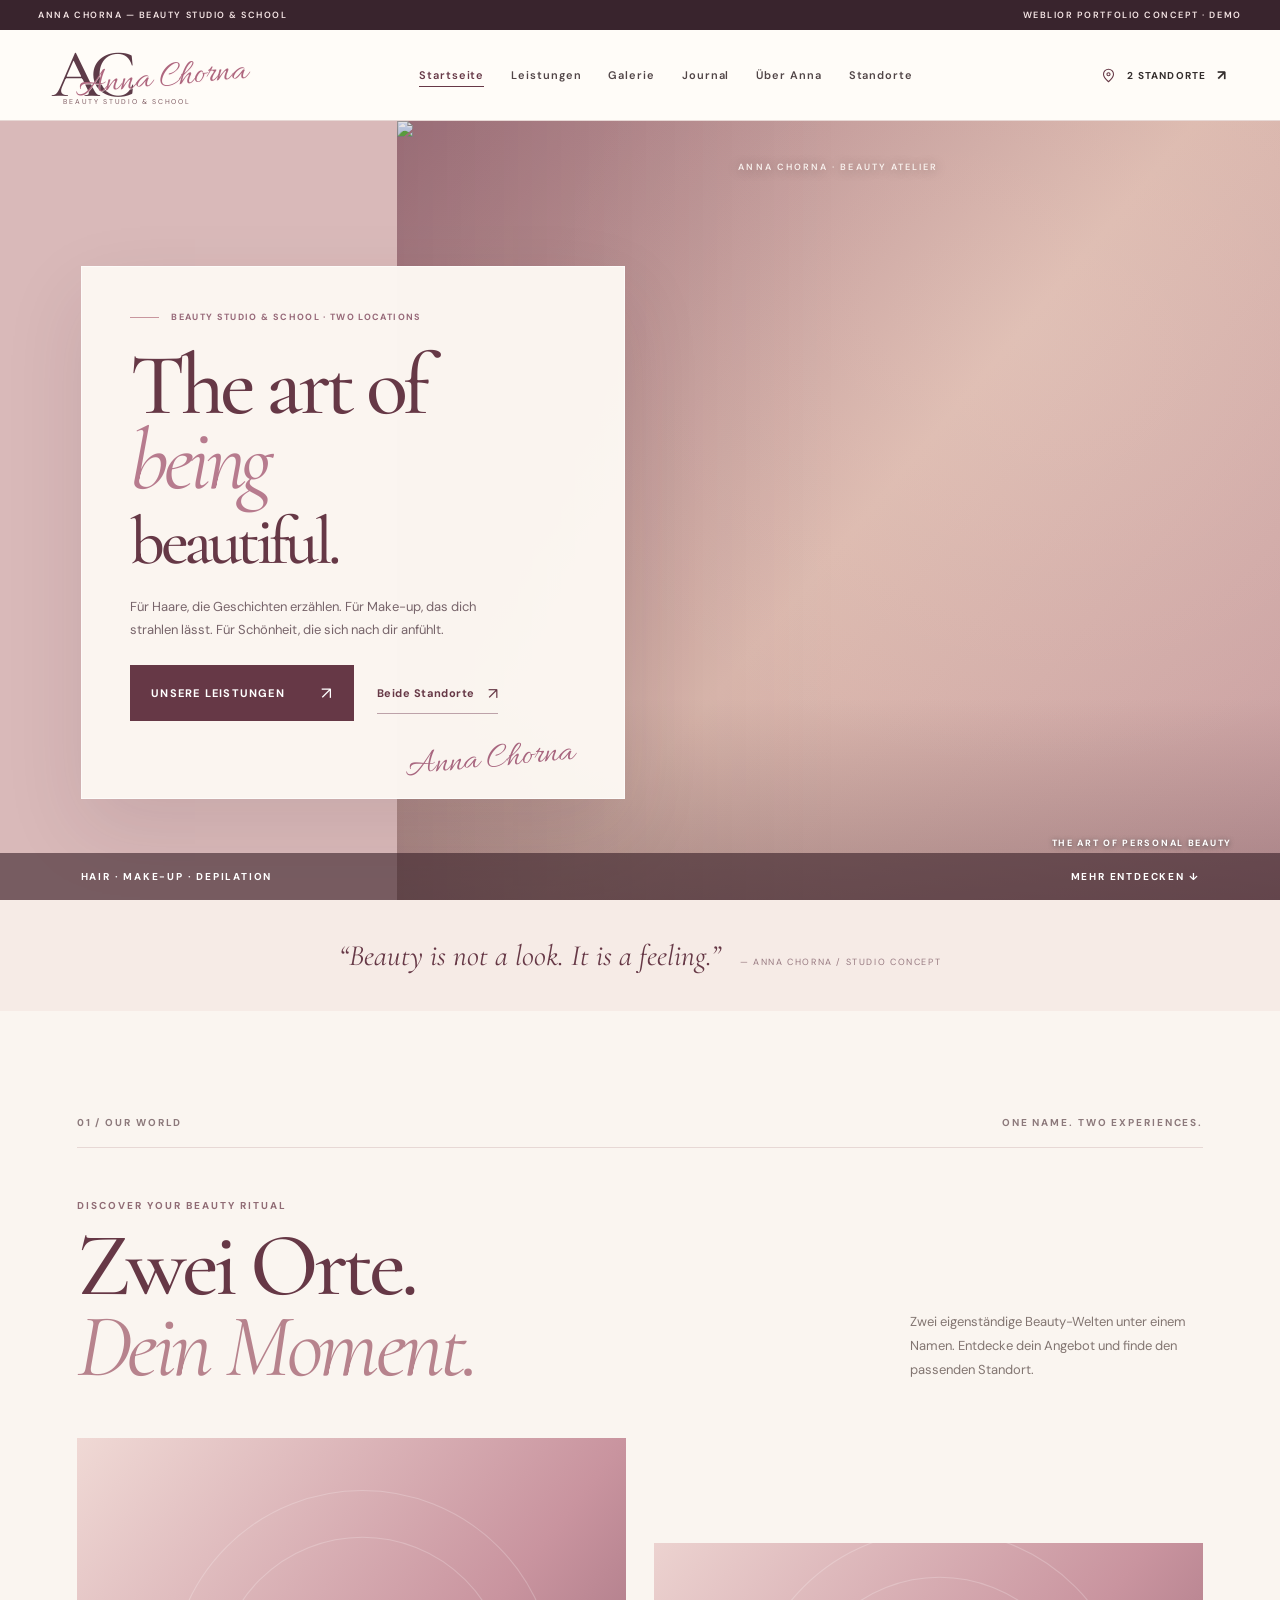
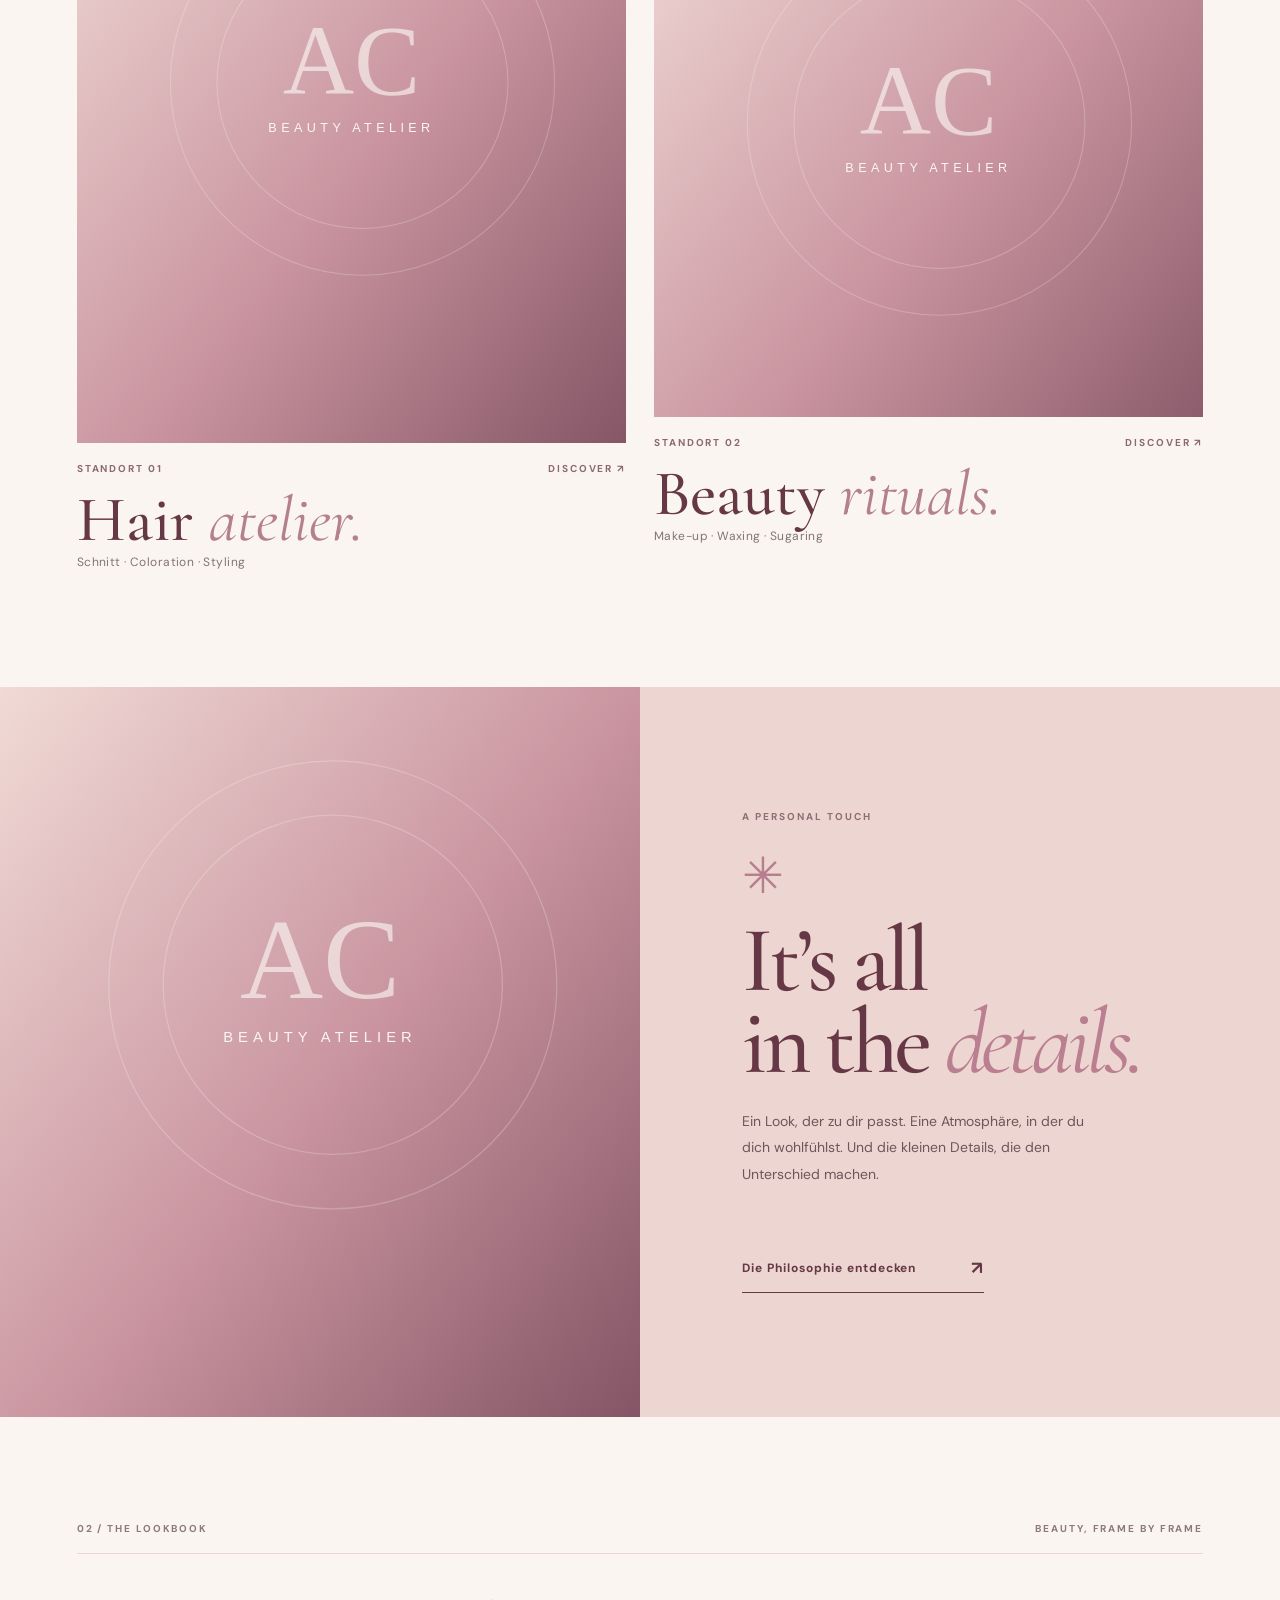
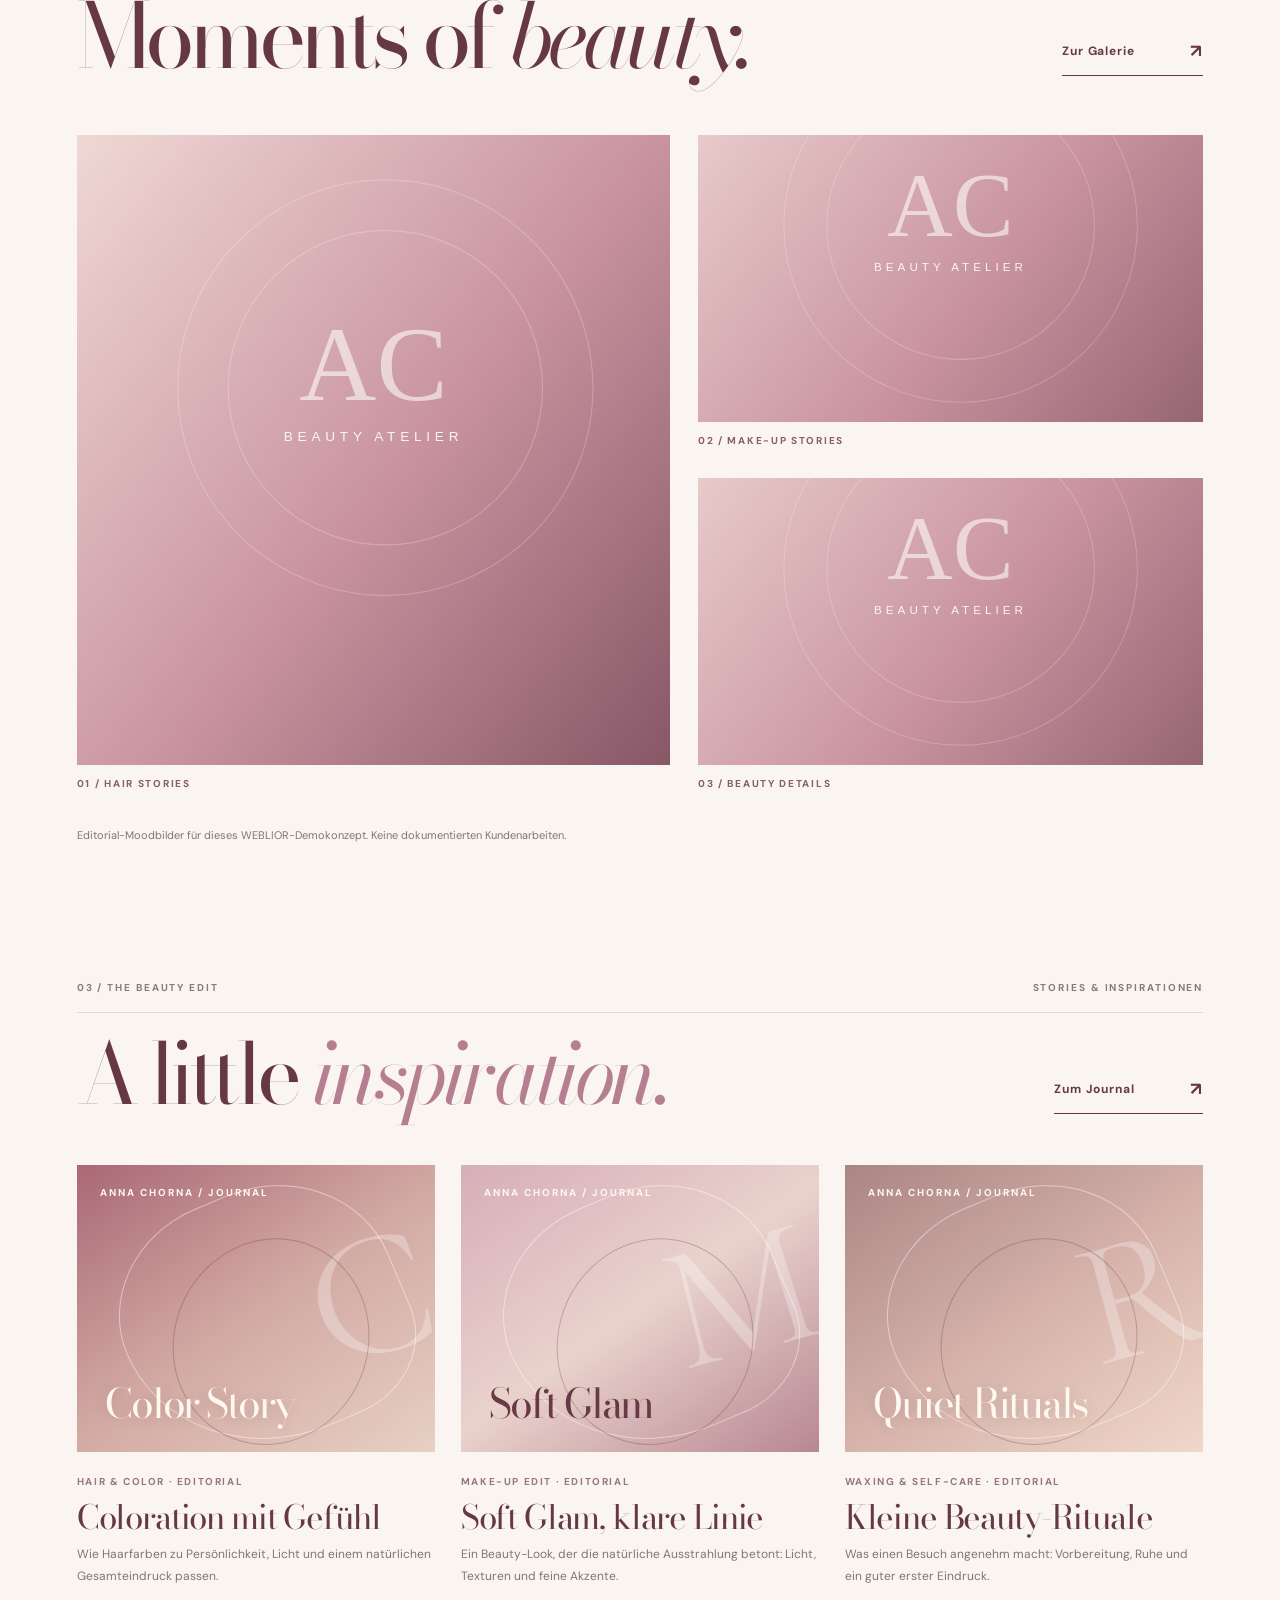
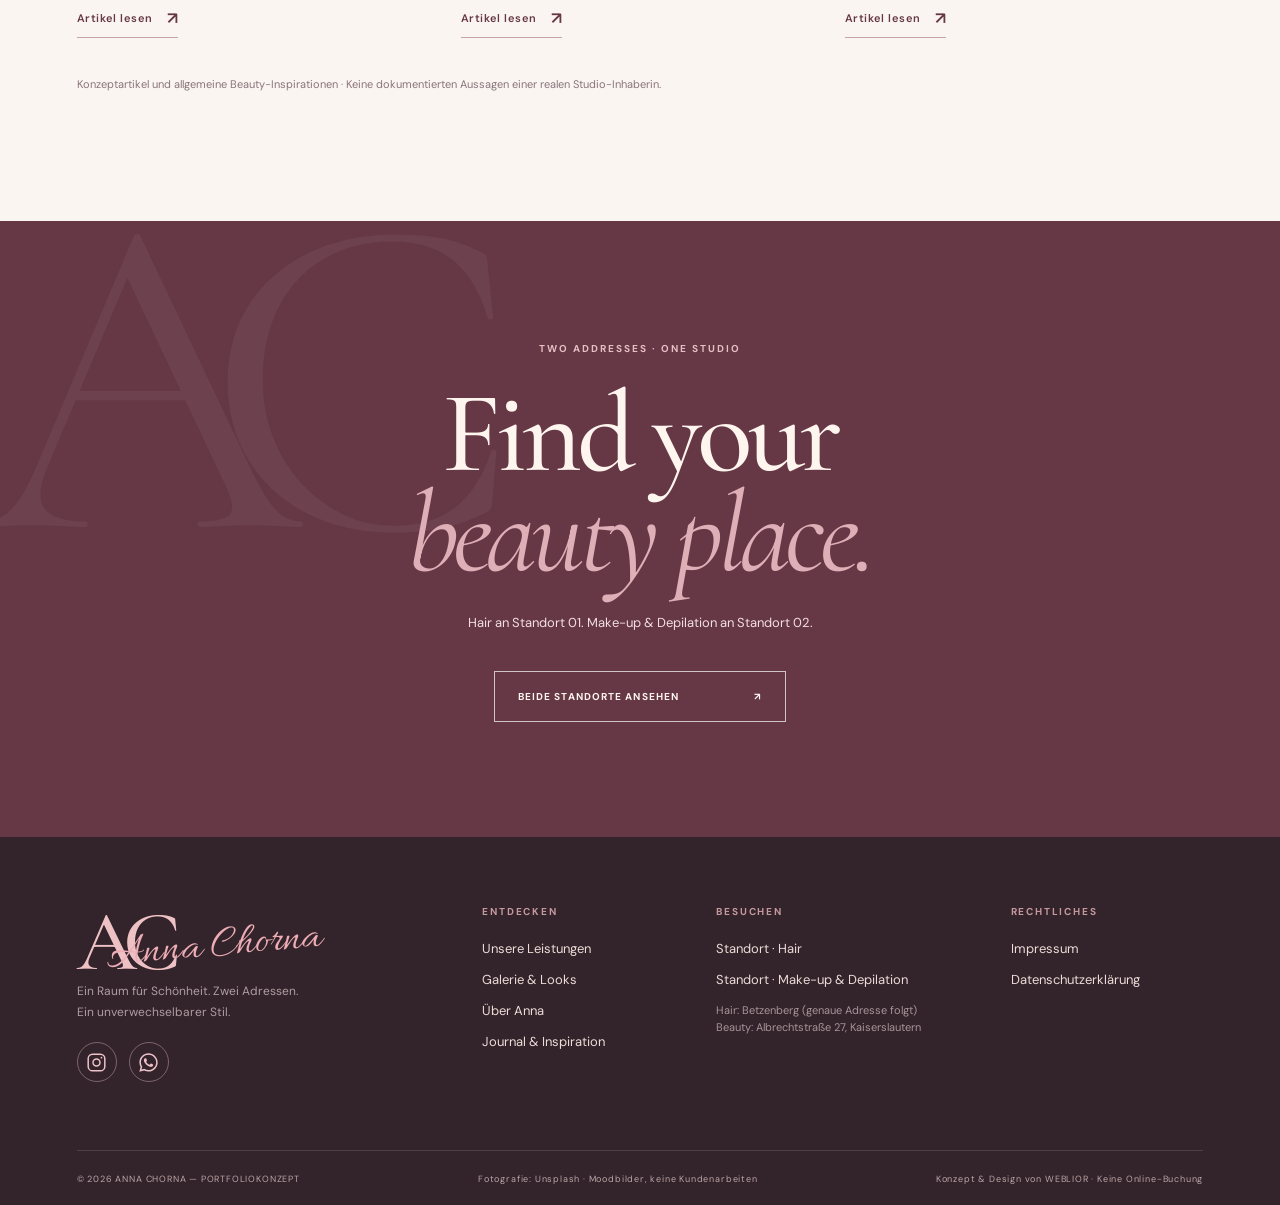
==== index.html @ 651f4280 "Add files via upload" ====
<!DOCTYPE html>

<html lang="de"><head><meta charset="utf-8"/><meta content="width=device-width,initial-scale=1,viewport-fit=cover" name="viewport"/><meta content="noindex,nofollow,noarchive" name="robots"/><meta content="strict-origin-when-cross-origin" name="referrer"/><meta content="#faf5f0" name="theme-color"/><meta content="WEBLIOR Designkonzept für Anna Chorna Beauty Studio: Hair &amp; Color in Betzenberg, Make-up und Depilation in der Albrechtstraße 27." name="description"/><title>Anna Chorna Beauty Studio &amp; School – Konzept | Kaiserslautern</title><link href="https://fonts.googleapis.com" rel="preconnect"/><link crossorigin="" href="https://fonts.gstatic.com" rel="preconnect"/><link href="https://fonts.googleapis.com/css2?family=Allura&amp;family=Bodoni+Moda:ital,opsz,wght@0,6..96,400;0,6..96,500;0,6..96,600;1,6..96,400;1,6..96,500&amp;family=Cormorant+Garamond:ital,wght@0,400;0,500;0,600;0,700;1,400;1,500;1,600&amp;family=DM+Sans:wght@400;500;600;700&amp;display=swap" rel="stylesheet"/><link href="assets/style.css" rel="stylesheet"/><script defer="" src="assets/site.js"></script><meta content="WEBLIOR — Konzept &amp; Design" name="author"/><meta content="light" name="color-scheme"/><meta content="summary_large_image" name="twitter:card"/><meta content="Anna Chorna Beauty Studio &amp; School – Konzept | Kaiserslautern" name="twitter:title"/><meta content="WEBLIOR Designkonzept für Anna Chorna Beauty Studio: Hair &amp; Color in Betzenberg, Make-up und Depilation in der Albrechtstraße 27." name="twitter:description"/><meta content="website" property="og:type"/><meta content="de_DE" property="og:locale"/><meta content="Anna Chorna — WEBLIOR Konzept" property="og:site_name"/><meta content="Anna Chorna Beauty Studio &amp; School – Konzept | Kaiserslautern" property="og:title"/><meta content="WEBLIOR Designkonzept für Anna Chorna Beauty Studio: Hair &amp; Color in Betzenberg, Make-up und Depilation in der Albrechtstraße 27." property="og:description"/><meta content="assets/og-preview.png" property="og:image"/><link href="assets/favicon.svg" rel="icon" type="image/svg+xml"/><link href="assets/apple-touch-icon.png" rel="apple-touch-icon" sizes="180x180"/><link href="site.webmanifest" rel="manifest"/><link href="https://images.unsplash.com" rel="preconnect"/><script type="application/ld+json">{"@context": "https://schema.org", "@type": "WebPage", "name": "Anna Chorna Beauty Studio & School – Konzept | Kaiserslautern", "description": "WEBLIOR Designkonzept für Anna Chorna Beauty Studio: Hair & Color in Betzenberg, Make-up und Depilation in der Albrechtstraße 27.", "inLanguage": "de-DE", "isPartOf": {"@type": "WebSite", "name": "Anna Chorna — WEBLIOR Portfolio Concept", "inLanguage": "de-DE"}, "about": {"@type": "CreativeWork", "name": "Anna Chorna Beauty Studio & School — Webdesignkonzept", "creator": {"@type": "Organization", "name": "WEBLIOR"}, "isAccessibleForFree": true, "description": "Unveröffentlichtes Portfolio-Konzept. Keine verifizierten Kundenarbeiten oder Betreiberangaben."}}</script><meta content="Anna Chorna Beauty Studio &amp; School – WEBLIOR Designkonzept" property="og:image:alt"/></head><body class="page-index"><a class="skip-link" href="#main">Zum Inhalt springen</a><div class="concept-bar"><span>ANNA CHORNA — BEAUTY STUDIO &amp; SCHOOL</span><span>WEBLIOR PORTFOLIO CONCEPT · DEMO</span></div>
<header class="site-header" id="top">
<div class="header-inner">
<a aria-label="Anna Chorna — Startseite" class="wordmark" href="index.html"><span aria-hidden="true" class="brand-crest"><span class="brand-ac">AC</span><span class="brand-script">Anna Chorna</span></span><small>BEAUTY STUDIO &amp; SCHOOL</small></a>
<button aria-controls="site-nav" aria-expanded="false" aria-label="Menü öffnen" class="nav-toggle" type="button"><span></span><span></span><span></span></button>
<nav aria-label="Hauptnavigation" class="site-nav" id="site-nav"><a aria-current="page" href="index.html">Startseite</a><a href="leistungen.html">Leistungen</a><a href="galerie.html">Galerie</a><a href="journal.html">Journal</a><a href="ueber-anna.html">Über Anna</a><a href="kontakt.html">Standorte</a></nav>
<a class="header-location" href="kontakt.html"><span aria-hidden="true" class="pin-icon"><svg aria-hidden="true" class="ui-icon" viewbox="0 0 24 24"><path d="M20 10c0 5-8 12-8 12S4 15 4 10a8 8 0 1 1 16 0Z"></path><circle cx="12" cy="10" r="2.5"></circle></svg></span> 2 STANDORTE <span class="arrow">↗</span></a>
</div>
</header><main id="main">
<section aria-labelledby="home-title" class="home-hero">
<div class="hero-photo-wrap"><img alt="Editorial-Porträt einer Frau mit langen, schimmernden Haaren" class="hero-photo" data-photo-id="hero" data-reveal="image" decoding="async" fetchpriority="high" height="1250" loading="eager" src="https://images.unsplash.com/photo-1531907779240-9a7c7ad096df?auto=format&amp;fit=crop&amp;w=1600&amp;q=80" width="1600"/><div class="hero-photo-wash"></div><span aria-hidden="true" class="hero-frame-label">ANNA CHORNA · BEAUTY ATELIER</span><span class="hero-photo-note">THE ART OF PERSONAL BEAUTY</span></div>
<div class="hero-card"><span class="fine-label" data-reveal="rise"><span class="mini-rule"></span> BEAUTY STUDIO &amp; SCHOOL · TWO LOCATIONS</span><h1 data-reveal="rise" id="home-title">The art of<br/><em>being</em><br/><span>beautiful.</span></h1><p data-reveal="slide">Für Haare, die Geschichten erzählen. Für Make-up, das dich strahlen lässt. Für Schönheit, die sich nach dir anfühlt.</p><div class="hero-actions"><a class="btn-wine" href="leistungen.html">Unsere Leistungen <span aria-hidden="true">↗</span></a><a class="hero-secondary-link" href="kontakt.html">Beide Standorte <span aria-hidden="true">↗</span></a></div><span class="hero-signature">Anna Chorna</span></div>
<div class="hero-bottom-line"><span>HAIR · MAKE-UP · DEPILATION</span><span>MEHR ENTDECKEN ↓</span></div>
</section>
<div class="editorial-note">“Beauty is not a look. It is a feeling.” <span>— ANNA CHORNA / STUDIO CONCEPT</span></div>
<section aria-labelledby="worlds-heading" class="two-worlds section-shell"><div class="section-eyebrow" data-reveal="rise"><span>01 / OUR WORLD</span><span>ONE NAME. TWO EXPERIENCES.</span></div><div class="two-worlds-heading"><div><span class="micro-label" data-reveal="rise">DISCOVER YOUR BEAUTY RITUAL</span><h2 data-reveal="rise" id="worlds-heading">Zwei Orte.<br/><em>Dein Moment.</em></h2></div><p data-reveal="soft">Zwei eigenständige Beauty-Welten unter einem Namen. Entdecke dein Angebot und finde den passenden Standort.</p></div>
<div class="worlds-grid"><a class="world-card world-hair" data-reveal="mask" href="leistungen.html#hair" style="--reveal-delay:0ms"><div class="world-image"><img alt="Inspirationsbild für Haarschnitt, Coloration und Haarstyling" data-photo-id="home-hair" data-reveal="image" decoding="async" height="1250" loading="lazy" src="https://images.unsplash.com/photo-1774660810725-fb04e002003d?auto=format&amp;fit=crop&amp;w=880&amp;q=80" width="880"/></div><div class="world-meta"><span>STANDORT 01</span><span>DISCOVER ↗</span></div><h3>Hair <em>atelier.</em></h3><p data-reveal="slide">Schnitt · Coloration · Styling</p></a>
<a class="world-card world-beauty" data-reveal="scale" href="leistungen.html#beauty" style="--reveal-delay:75ms"><div class="world-image"><img alt="Beauty-Porträt als Inspiration für Make-up" data-photo-id="home-beauty" data-reveal="image" decoding="async" height="1250" loading="lazy" src="https://images.unsplash.com/photo-1762745101453-168964bf4fd9?auto=format&amp;fit=crop&amp;w=880&amp;q=80" width="880"/></div><div class="world-meta"><span>STANDORT 02</span><span>DISCOVER ↗</span></div><h3>Beauty <em>rituals.</em></h3><p data-reveal="soft">Make-up · Waxing · Sugaring</p></a></div>
</section>
<section aria-labelledby="sig-heading" class="signature-section"><div class="signature-photo"><img alt="Editorial-Detailaufnahme für die Beauty-Atmosphäre" data-photo-id="home-detail" data-reveal="image" decoding="async" height="1250" loading="lazy" src="https://images.unsplash.com/photo-1693004927824-f2623bbedc8b?auto=format&amp;fit=crop&amp;w=880&amp;q=80" width="880"/></div><div class="signature-copy"><span class="micro-label" data-reveal="rise">A PERSONAL TOUCH</span><div class="sig-ornament">✳</div><h2 data-reveal="rise" id="sig-heading">It’s all<br/>in the <em>details.</em></h2><p data-reveal="slide">Ein Look, der zu dir passt. Eine Atmosphäre, in der du dich wohlfühlst. Und die kleinen Details, die den Unterschied machen.</p><a class="underline-link" href="ueber-anna.html">Die Philosophie entdecken <span>↗</span></a></div></section>
<section class="gallery-tease section-shell"><div class="section-eyebrow" data-reveal="rise"><span>02 / THE LOOKBOOK</span><span>BEAUTY, FRAME BY FRAME</span></div><div class="section-heading-inline"><h2 data-reveal="rise">Moments of <em>beauty.</em></h2><a class="underline-link" href="galerie.html">Zur Galerie <span>↗</span></a></div><div class="teaser-grid"><a data-reveal="mask" href="galerie.html" style="--reveal-delay:150ms"><img alt="Haar- und Porträtfotografie – Inspiration für den Lookbook-Bereich" data-photo-id="teaser1" data-reveal="image" decoding="async" height="1250" loading="lazy" src="https://images.unsplash.com/photo-1524504388940-b1c1722653e1?auto=format&amp;fit=crop&amp;w=880&amp;q=80" width="880"/><span>01 / HAIR STORIES</span></a><a data-reveal="scale" href="galerie.html" style="--reveal-delay:225ms"><img alt="Editorial-Porträt mit modernem Beauty-Make-up als Inspirationsbild" data-photo-id="teaser2" data-reveal="image" decoding="async" height="1250" loading="lazy" src="https://images.unsplash.com/photo-1487412720507-e7ab37603c6f?auto=format&amp;fit=crop&amp;w=880&amp;q=80" width="880"/><span>02 / MAKE-UP STORIES</span></a><a data-reveal="mask" href="galerie.html" style="--reveal-delay:0ms"><img alt="Beauty-Stillleben als Fotoinspiration" data-photo-id="teaser3" data-reveal="image" decoding="async" height="1250" loading="lazy" src="https://images.unsplash.com/photo-1596462502278-27bfdc403348?auto=format&amp;fit=crop&amp;w=880&amp;q=80" width="880"/><span>03 / BEAUTY DETAILS</span></a></div><p class="photo-note">Editorial-Moodbilder für dieses WEBLIOR-Demokonzept. Keine dokumentierten Kundenarbeiten.</p></section>
<section class="journal-home"><div class="section-eyebrow" data-reveal="rise"><span>03 / THE BEAUTY EDIT</span><span>STORIES &amp; INSPIRATIONEN</span></div>
<div class="journal-home-head"><h2 data-reveal="rise">A little <em>inspiration.</em></h2><a class="underline-link" href="journal.html">Zum Journal <span aria-hidden="true">↗</span></a></div>
<div class="journal-grid"><a aria-label="Coloration mit Gefühl lesen" class="journal-card" data-reveal="rise" href="journal-hair.html"><span class="journal-art journal-art--hair"><span class="art-index">ANNA CHORNA / JOURNAL</span><span aria-hidden="true" class="art-sign">C</span><span class="art-title">Color
Story</span></span><span class="journal-cat">HAIR &amp; COLOR · EDITORIAL</span><h3>Coloration mit Gefühl</h3><p>Wie Haarfarben zu Persönlichkeit, Licht und einem natürlichen Gesamteindruck passen.</p><span class="journal-read">Artikel lesen <span aria-hidden="true">↗</span></span></a><a aria-label="Soft Glam, klare Linie lesen" class="journal-card" data-reveal="rise" href="journal-makeup.html"><span class="journal-art journal-art--makeup"><span class="art-index">ANNA CHORNA / JOURNAL</span><span aria-hidden="true" class="art-sign">M</span><span class="art-title">Soft
Glam</span></span><span class="journal-cat">MAKE-UP EDIT · EDITORIAL</span><h3>Soft Glam, klare Linie</h3><p>Ein Beauty-Look, der die natürliche Ausstrahlung betont: Licht, Texturen und feine Akzente.</p><span class="journal-read">Artikel lesen <span aria-hidden="true">↗</span></span></a><a aria-label="Kleine Beauty-Rituale lesen" class="journal-card" data-reveal="rise" href="journal-ritual.html" style="--reveal-delay:160ms"><span class="journal-art journal-art--ritual"><span class="art-index">ANNA CHORNA / JOURNAL</span><span aria-hidden="true" class="art-sign">R</span><span class="art-title">Quiet
Rituals</span></span><span class="journal-cat">WAXING &amp; SELF-CARE · EDITORIAL</span><h3>Kleine Beauty-Rituale</h3><p>Was einen Besuch angenehm macht: Vorbereitung, Ruhe und ein guter erster Eindruck.</p><span class="journal-read">Artikel lesen <span aria-hidden="true">↗</span></span></a></div>
<p class="journal-bottom-note">Konzeptartikel und allgemeine Beauty-Inspirationen · Keine dokumentierten Aussagen einer realen Studio-Inhaberin.</p></section><section class="location-cta"><div class="location-cta-inner"><span class="micro-label" data-reveal="rise">TWO ADDRESSES · ONE STUDIO</span><h2 data-reveal="rise">Find your<br/><em>beauty place.</em></h2><p data-reveal="slide">Hair an Standort 01. Make-up &amp; Depilation an Standort 02.</p><a class="btn-outline-light" href="kontakt.html">Beide Standorte ansehen <span>↗</span></a></div></section>
</main><footer class="site-footer"><div class="footer-inner"><div class="foot-brand"><span aria-hidden="true" class="brand-crest"><span class="brand-ac">AC</span><span class="brand-script">Anna Chorna</span></span><p>Ein Raum für Schönheit. Zwei Adressen.<br/>Ein unverwechselbarer Stil.</p><div class="social-icon-links" aria-label="Instagram und WhatsApp"><a class="social-icon-link" href="https://www.instagram.com/anna_beautyroom_ua/" target="_blank" rel="noopener noreferrer" aria-label="Anna Chorna auf Instagram öffnen" title="Instagram"><svg aria-hidden="true" viewBox="0 0 24 24" fill="none" stroke="currentColor" stroke-width="1.7" stroke-linecap="round" stroke-linejoin="round"><rect x="2.5" y="2.5" width="19" height="19" rx="5"/><circle cx="12" cy="12" r="4"/><circle cx="17.7" cy="6.5" r="1" fill="currentColor" stroke="none"/></svg></a><a class="social-icon-link" href="https://wa.me/4915155448378" target="_blank" rel="noopener noreferrer" aria-label="Anna Chorna auf WhatsApp kontaktieren" title="WhatsApp"><svg aria-hidden="true" viewBox="0 0 448 512" fill="currentColor" xmlns="http://www.w3.org/2000/svg"><path d="M380.9 97.1C339 55.1 283.2 32 223.9 32c-122.4 0-222 99.6-222 222 0 39.1 10.2 77.3 29.6 111L0 480l117.7-30.9c32.4 17.7 68.9 27 106.1 27h.1c122.3 0 224.1-99.6 224.1-222 0-59.3-25.2-115-67.1-157zm-157 341.6c-33.2 0-65.7-8.9-94-25.7l-6.7-4-69.8 18.3L72 359.2l-4.4-7c-18.5-29.4-28.2-63.3-28.2-98.2 0-101.7 82.8-184.5 184.6-184.5 49.3 0 95.6 19.2 130.4 54.1 34.8 34.9 56.2 81.2 56.1 130.5 0 101.8-84.9 184.6-186.6 184.6zm101.2-138.2c-5.5-2.8-32.8-16.2-37.9-18-5.1-1.9-8.8-2.8-12.5 2.8-3.7 5.6-14.3 18-17.6 21.8-3.2 3.7-6.5 4.2-12 1.4-32.6-16.3-54-29.1-75.5-66-5.7-9.8 5.7-9.1 16.3-30.3 1.8-3.7.9-6.9-.5-9.7-1.4-2.8-12.5-30.1-17.1-41.2-4.5-10.8-9.1-9.3-12.5-9.5-3.2-.2-6.9-.2-10.6-.2-3.7 0-9.7 1.4-14.8 6.9-5.1 5.6-19.4 19-19.4 46.3 0 27.3 19.9 53.7 22.6 57.4 2.8 3.7 39.1 59.7 94.8 83.8 35.2 15.2 49 16.5 66.6 13.9 10.7-1.6 32.8-13.4 37.4-26.4 4.6-13 4.6-24.1 3.2-26.4-1.3-2.5-5-3.9-10.5-6.6z"/></svg></a></div></div><div class="footer-links"><span>ENTDECKEN</span><a href="leistungen.html">Unsere Leistungen</a><a href="galerie.html">Galerie &amp; Looks</a><a href="ueber-anna.html">Über Anna</a><a href="journal.html">Journal &amp; Inspiration</a></div><div class="footer-links"><span>BESUCHEN</span><a href="kontakt.html#hair-location">Standort · Hair</a><a href="kontakt.html#beauty-location">Standort · Make-up &amp; Depilation</a><p>Hair: Betzenberg (genaue Adresse folgt)<br/>Beauty: Albrechtstraße 27, Kaiserslautern</p></div><div class="footer-links footer-legal"><span>RECHTLICHES</span><a href="impressum.html">Impressum</a><a href="datenschutz.html">Datenschutzerklärung</a></div></div><div class="footer-bottom"><span>© 2026 ANNA CHORNA — PORTFOLIOKONZEPT</span><span>Fotografie: Unsplash · Moodbilder, keine Kundenarbeiten</span><span>Konzept &amp; Design von WEBLIOR · Keine Online-Buchung</span></div></footer><button aria-label="Nach oben scrollen" class="back-top" type="button"><svg aria-hidden="true" class="ui-icon" viewbox="0 0 24 24"><path d="m12 19 0-14m-7 7 7-7 7 7"></path></svg></button><dialog aria-label="Bildvorschau" class="lightbox" id="gallery-dialog"><button aria-label="Bild schließen" class="close-lightbox" type="button">×</button><img alt="" decoding="async" src=""/><p></p></dialog></body></html>
---- assets/style.css ----
:root{--paper:#faf5f0;--chalk:#fffcf8;--rose:#edd5d1;--blush:#e9c9c7;--powder:#e4c5c5;--dusky:#c8969e;--wine:#663846;--plum:#39242d;--ink:#342e2d;--mute:#827571;--line:#e7d8d5;--serif:'Cormorant Garamond',Georgia,serif;--sans:'DM Sans',Arial,sans-serif;--hand:'Allura','Brush Script MT',cursive;--max:1440px}
*,*::before,*::after{box-sizing:border-box}html{scroll-behavior:smooth;scroll-padding-top:125px}body{margin:0;background:var(--paper);color:var(--ink);font-family:var(--sans);-webkit-font-smoothing:antialiased;min-width:0}img{display:block;width:100%;height:100%;object-fit:cover;color:transparent;font-size:0}a{color:inherit;text-decoration:none}button{font:inherit}a:focus-visible,button:focus-visible{outline:2px solid var(--wine);outline-offset:4px}::selection{background:var(--wine);color:white}.skip-link{position:absolute;top:-99px;left:12px;background:white;padding:10px;z-index:110}.skip-link:focus{top:8px}.concept-bar{height:30px;display:flex;justify-content:space-between;align-items:center;background:var(--plum);color:#f5e5e5;padding:0 max(3vw,22px);font-size:9px;letter-spacing:.17em;font-weight:600}.site-header{height:91px;position:relative;z-index:25;background:var(--chalk);border-bottom:1px solid var(--line)}.header-inner{max-width:var(--max);margin:auto;height:100%;padding:0 clamp(24px,4.1vw,70px);display:grid;grid-template-columns:240px 1fr 188px;align-items:center;gap:15px}.wordmark{display:inline-flex;flex-direction:column;align-items:flex-start;width:205px;align-self:center;justify-self:start}.brand-crest{height:52px;width:185px;position:relative;display:block}.brand-ac{font-family:var(--serif);font-size:68px;font-weight:500;line-height:.73;letter-spacing:-.17em;color:var(--wine);position:absolute;top:5px;left:3px}.brand-script{font-family:var(--hand);font-size:36px;color:#ae697c;white-space:nowrap;position:absolute;top:5px;left:17px;transform:rotate(-5deg);text-shadow:0 0 1px #e0b6b8}.wordmark small{font-size:8px;letter-spacing:.28em;margin-top:2px;color:#805d64;padding-left:15px}.site-nav{display:flex;align-items:center;justify-content:center;gap:clamp(17px,2.1vw,38px)}.site-nav>a{position:relative;font-size:11px;letter-spacing:.085em;white-space:nowrap;color:#514547;font-weight:600;padding:13px 0}.site-nav>a:after{content:'';height:1px;background:var(--wine);position:absolute;bottom:8px;left:0;right:100%;transition:right .3s}.site-nav>a:hover:after,.site-nav>a[aria-current=page]:after{right:0}.site-nav>a[aria-current=page]{color:var(--wine)}.header-location{font-size:10px;letter-spacing:.12em;font-weight:700;display:flex;align-items:center;justify-content:flex-end;gap:11px;white-space:nowrap}.header-location .pin-icon{font-size:20px;color:var(--wine)}.header-location .arrow{font-size:14px}.nav-toggle{display:none}.section-shell{max-width:var(--max);margin:auto;padding:110px clamp(24px,6vw,100px)}.section-eyebrow{display:flex;align-items:center;justify-content:space-between;font-size:10px;letter-spacing:.19em;color:#8c797b;font-weight:700;padding-bottom:18px;border-bottom:1px solid var(--line)}.micro-label{display:inline-block;font-size:10px;letter-spacing:.20em;color:#906c75;font-weight:700}.fine-label{font-size:10px;letter-spacing:.20em;font-weight:700;color:#976979;display:flex;gap:12px;align-items:center}.mini-rule{width:29px;height:1px;background:var(--dusky)}h1,h2,h3,p{margin-top:0}h1,h2,h3{font-weight:500}h1,h2{font-family:var(--serif)}h1 em,h2 em,h3 em{font-weight:400}h1{letter-spacing:-.052em}.btn-wine{display:inline-flex;align-items:center;justify-content:space-between;gap:36px;background:var(--wine);color:#fff;font-size:11px;font-weight:700;text-transform:uppercase;letter-spacing:.11em;min-height:52px;padding:17px 21px;transition:background .25s,transform .25s}.btn-wine:hover{background:#4b2935;transform:translateY(-2px)}.btn-wine span{font-size:17px;font-weight:400}.underline-link{font-size:12px;letter-spacing:.08em;font-weight:700;display:inline-flex;align-items:center;gap:55px;border-bottom:1px solid var(--wine);padding:0 0 12px;color:var(--wine);transition:gap .25s}.underline-link:hover{gap:67px}.underline-link span{font-size:18px}.photo-note{font-size:11px!important;line-height:1.75;color:var(--mute)}
/* HOME HERO: photo-led magazine cover, intentionally unlike WEBLIOR */
.home-hero{height:min(780px,calc(100svh - 121px));min-height:625px;max-height:850px;position:relative;overflow:hidden;background:#e6c9c6}.hero-photo-wrap{position:absolute;top:0;right:0;bottom:0;width:69%;background:linear-gradient(140deg,#a8797c,#e1c2b7)}.hero-photo{object-position:center 39%}.hero-photo-wash{position:absolute;inset:0;background:linear-gradient(90deg,rgba(40,27,30,.12),transparent 65%),rgba(80,35,45,.035)}.hero-photo-note{position:absolute;bottom:48px;right:56px;color:white;letter-spacing:.22em;font-size:10px;font-weight:700;text-shadow:0 1px 5px #444}.hero-card{position:absolute;left:6.3%;top:14%;bottom:13%;width:min(42.5%,610px);min-width:465px;padding:clamp(30px,3.4vw,48px) clamp(32px,3.8vw,54px);background:rgba(250,245,240,.97);display:flex;flex-direction:column;align-items:flex-start;box-shadow:0 23px 70px rgba(53,27,34,.10)}.hero-card h1{font-size:clamp(75px,6.8vw,106px);line-height:.79;margin:27px 0 18px;color:var(--wine)}.hero-card h1 em{color:#bd8690}.hero-card h1 span{font-size:.78em;white-space:nowrap}.hero-card p{font-size:13px;line-height:1.95;max-width:325px;color:#77646a;margin-bottom:18px}.hero-signature{font-family:var(--hand);font-size:38px;color:#b77b8e;position:absolute;bottom:31px;right:36px;transform:rotate(-6deg)}.hero-bottom-line{position:absolute;bottom:0;left:0;right:0;display:flex;justify-content:space-between;color:white;padding:17px 6.3%;font-size:10px;font-weight:700;letter-spacing:.18em;background:rgba(51,32,37,.34)}.editorial-note{text-align:center;background:#f6ebe6;padding:38px 20px;font-family:var(--serif);font-size:clamp(21px,2.3vw,32px);font-style:italic;color:var(--wine)}.editorial-note span{font-family:var(--sans);font-size:9px;letter-spacing:.18em;font-style:normal;margin-left:12px;color:#977980}.two-worlds-heading{display:flex;justify-content:space-between;align-items:end;gap:40px;margin:45px 0 42px}.two-worlds-heading h2,.section-heading-inline h2{font-size:clamp(58px,7vw,106px);line-height:.9;letter-spacing:-.05em;margin:12px 0 0;color:var(--wine)}.two-worlds-heading h2 em{color:#b7838d}.two-worlds-heading>p{max-width:285px;font-size:13px;line-height:1.85;color:var(--mute);margin:0 8px 5px}.worlds-grid{display:grid;grid-template-columns:1fr 1fr;gap:28px}.world-card{display:block;position:relative;overflow:hidden}.world-beauty{margin-top:105px}.world-image{aspect-ratio:4/4.4;overflow:hidden;background:#dac2bf}.world-beauty .world-image{aspect-ratio:4/3.45}.world-image img{transition:transform .75s}.world-card:hover .world-image img{transform:scale(1.055)}.world-meta{display:flex;justify-content:space-between;padding-top:19px;font-size:10px;letter-spacing:.19em;color:#8c6970;font-weight:700}.world-card h3{font-family:var(--serif);color:var(--wine);font-size:clamp(47px,5vw,75px);line-height:1;margin:13px 0 2px}.world-card h3 em{color:#b48090}.world-card p{font-size:12px;color:var(--mute);letter-spacing:.035em}.signature-section{display:grid;grid-template-columns:1fr 1fr;min-height:660px;background:var(--rose)}.signature-photo{overflow:hidden;background:#b58d8d;max-height:730px}.signature-photo img{object-position:center}.signature-copy{padding:clamp(55px,8vw,130px);display:flex;flex-direction:column;align-items:flex-start;justify-content:center}.sig-ornament{font-size:50px;color:#b77e8d;margin:24px 0 0;font-family:var(--serif)}.signature-copy h2{font-size:clamp(70px,7.3vw,119px);letter-spacing:-.05em;line-height:.87;margin:13px 0 25px;color:var(--wine)}.signature-copy h2 em{color:#ba7f90}.signature-copy p{font-size:14px;line-height:1.9;max-width:350px;color:#6e565b;margin-bottom:35px}.section-heading-inline{display:flex;align-items:end;justify-content:space-between;gap:32px;margin:30px 0 48px}.section-heading-inline .underline-link{margin-bottom:10px}.teaser-grid{display:grid;grid-template-columns:1.2fr .8fr .86fr;gap:24px}.teaser-grid a{display:flex;flex-direction:column;gap:17px;font-size:10px;letter-spacing:.19em;font-weight:700;color:#855c66}.teaser-grid img{aspect-ratio:3/4;height:auto;transition:filter .3s}.teaser-grid a:nth-child(2){padding-top:80px}.teaser-grid a:nth-child(3){padding-top:35px}.teaser-grid a:hover img{filter:saturate(1.2)}.gallery-tease .photo-note{margin-top:30px}.location-cta{background:var(--wine);color:#fff5ef;text-align:center;padding:115px 24px;overflow:hidden;position:relative}.location-cta:before{content:'AC';font-family:var(--serif);font-size:460px;letter-spacing:-.20em;line-height:1;position:absolute;top:-70px;left:-20px;color:rgba(255,255,255,.045);pointer-events:none}.location-cta-inner{position:relative}.location-cta .micro-label{color:#e6bec3}.location-cta h2{font-size:clamp(76px,9vw,140px);line-height:.87;letter-spacing:-.045em;margin:27px 0}.location-cta h2 em{color:#dfafb8}.location-cta p{font-size:13px;line-height:1.8;margin-bottom:30px;color:#f3dfe1}.btn-outline-light{display:inline-flex;align-items:center;gap:75px;border:1px solid rgba(255,255,255,.7);padding:18px 23px;text-transform:uppercase;letter-spacing:.11em;font-size:10px;font-weight:700;transition:background .2s,color .2s}.btn-outline-light:hover{background:#fff;color:var(--wine)}
/* SUBPAGE HEADS */
.page-top{max-width:var(--max);margin:auto;display:grid;grid-template-columns:52% 48%;min-height:530px;padding:0 20px 0 clamp(24px,6vw,100px);background:#f0e2dd}.page-head-copy{align-self:center;padding:55px 40px 50px 0}.page-head-copy h1{font-size:clamp(80px,10vw,146px);line-height:.84;color:var(--wine);margin:27px 0}.page-head-copy h1 em{display:block;color:#b58390}.page-head-copy p{max-width:420px;font-size:14px;line-height:1.9;color:#76686b}.page-head-photo{min-height:530px;overflow:hidden;background:#bd9d9e}.thin-running{height:63px;display:flex;justify-content:space-between;align-items:center;padding:0 max(6vw,30px);border-bottom:1px solid var(--line);letter-spacing:.18em;font-size:10px;color:#977b7d;font-weight:700}.service-chapter-top{display:flex;align-items:center;justify-content:space-between;border-bottom:1px solid var(--line);padding-bottom:17px}.section-index,.location-tag{font-size:11px;letter-spacing:.15em;font-weight:700;color:#9c7981}.location-tag{color:var(--wine);background:#f5e6e6;padding:10px 12px}.location-tag span{padding-left:18px}.service-chapter-grid{display:grid;grid-template-columns:1fr .87fr;gap:clamp(60px,9vw,150px);padding-top:60px;align-items:start}.service-title-wrap h2{font-size:clamp(76px,8vw,130px);line-height:.82;color:var(--wine);letter-spacing:-.047em;margin:27px 0}.service-title-wrap h2 em{color:#b78891}.service-title-wrap>p{max-width:380px;font-size:14px;line-height:1.85;color:var(--mute);margin-bottom:50px}.service-detail-image{height:360px;object-position:center;background:#ceb7b5}.service-menu{padding:32px 0}.service-menu h3{font-family:var(--serif);font-size:54px;margin:0 0 20px;color:var(--wine)}.service-line{border-top:1px solid var(--line);padding:22px 0;display:flex;align-items:start;justify-content:space-between;gap:15px}.service-line strong{display:block;font-size:14px;color:var(--ink);font-weight:600}.service-line span{display:block;font-size:12px;color:var(--mute);padding-top:7px}.service-line b{font-family:var(--serif);font-size:24px;color:#be9ba0;font-weight:400}.service-caveat{font-size:11px;line-height:1.7;color:var(--mute);margin:18px 0 28px}.service-chapter-beauty{background:#f2e4e2;max-width:none}.service-chapter-beauty>.service-chapter-top,.service-chapter-beauty>.service-chapter-grid{max-width:1240px;margin:auto}.service-chapter-grid.reversed .service-title-wrap{grid-column:2;grid-row:1}.service-chapter-grid.reversed .service-menu{grid-column:1;grid-row:1}.soft-band{background:#faf5f0;padding:75px 24px 100px;text-align:center}.soft-band>span{font-size:10px;letter-spacing:.2em;color:var(--mute)}.soft-band h2{font-size:clamp(64px,8vw,112px);letter-spacing:-.05em;line-height:.89;color:var(--wine);margin:25px 0}.soft-band h2 em{color:#b58591}
/* GALLERY */
.textual-page-hero{background:#f1e2dd;padding:90px 24px 75px;text-align:center}.textual-page-hero h1,.contact-heading h1{font-size:clamp(72px,10vw,155px);letter-spacing:-.06em;line-height:.85;color:var(--wine);margin:23px 0}.textual-page-hero h1 em,.contact-heading h1 em{color:#b88792}.textual-page-hero p,.contact-heading p{max-width:510px;font-size:14px;line-height:1.85;color:#78666c;margin:0 auto}.gallery-page{padding-top:50px}.filter-bar{display:flex;justify-content:space-between;align-items:center;gap:20px;padding-bottom:25px;border-bottom:1px solid var(--line);font-size:10px;font-weight:700;letter-spacing:.18em;color:#8a7377}.filter-buttons{display:flex;gap:8px;flex-wrap:wrap}.filter-buttons button{background:transparent;border:1px solid #dbc9c8;color:#8b7378;padding:10px 16px;cursor:pointer;font-size:11px;letter-spacing:.03em}.filter-buttons button[aria-pressed=true],.filter-buttons button:hover{background:var(--wine);color:white;border-color:var(--wine)}.gallery-masonry{display:grid;grid-template-columns:1.13fr .86fr .93fr;grid-auto-rows:225px;gap:20px;padding-top:33px}.gallery-tile{padding:0;border:0;position:relative;overflow:hidden;cursor:zoom-in;background:#d7bbbb;text-align:left}.gallery-tile img{transition:transform .6s;opacity:.95}.gallery-tile:hover img{transform:scale(1.05)}.gallery-caption{position:absolute;bottom:0;left:0;right:0;padding:55px 19px 20px;background:linear-gradient(transparent,rgba(33,19,23,.64));color:#fff;display:flex;justify-content:space-between;align-items:end}.gallery-caption strong,.gallery-caption small{display:block}.gallery-caption strong{font-family:var(--serif);font-size:27px;font-weight:500}.gallery-caption small{font-size:10px;letter-spacing:.12em;margin-top:4px}.gallery-plus{font-size:26px}.tile-1,.tile-4{grid-row:span 2}.tile-3{grid-row:span 2}.gallery-tile[hidden]{display:none!important}.page-crosslink{background:var(--wine);text-align:center;color:white;padding:90px 20px 105px}.page-crosslink>span{font-size:10px;letter-spacing:.2em}.page-crosslink h2{font-size:clamp(80px,10vw,140px);letter-spacing:-.05em;line-height:.83;margin:30px}.page-crosslink h2 em{color:#e0b4ba}
/* ABOUT */
.about-hero{display:grid;grid-template-columns:51% 49%;min-height:590px;background:#ebd6d2}.about-hero-image{position:relative;background:#c3a3a0;overflow:hidden}.about-hero-image span{position:absolute;bottom:25px;left:35px;color:#fff;letter-spacing:.2em;font-size:10px;font-weight:700;text-shadow:0 1px 5px #333}.about-hero-story{padding:90px clamp(40px,8vw,140px);display:flex;flex-direction:column;justify-content:center;position:relative;overflow:hidden}.about-hero-story h1{font-size:clamp(85px,10vw,147px);line-height:.85;letter-spacing:-.05em;color:var(--wine);margin:35px 0}.about-hero-story h1 em{color:#bd8e9b}.about-hero-story p{font-size:14px;line-height:1.9;max-width:380px;color:#75656a}.about-monogram{position:absolute;right:-50px;bottom:-140px;font:400 420px/.7 var(--serif);color:#cfacaf;opacity:.2;letter-spacing:-.24em;pointer-events:none}.about-story-grid{display:grid;grid-template-columns:1fr 1fr;gap:60px;padding-top:65px}.about-story-grid h2,.about-outro h2{font-size:clamp(82px,8vw,128px);line-height:.83;letter-spacing:-.06em;color:var(--wine)}.about-story-grid h2 em,.about-outro h2 em{color:#b9808d}.about-story-grid p{font-size:13px;line-height:1.95;color:var(--mute)}.about-story-grid .lead-text{font:500 31px/1.18 var(--serif);color:var(--wine)}.about-story-grid .underline-link{margin-top:24px}.brand-statement{display:grid;grid-template-columns:1fr 1fr;background:#e9d0cb;min-height:510px}.brand-statement-left{padding:100px clamp(35px,7vw,110px);display:flex;flex-direction:column;justify-content:center}.brand-statement-left h2{font-size:clamp(78px,8vw,120px);line-height:.88;letter-spacing:-.05em;color:var(--wine);margin:35px 0 25px}.brand-statement-left h2 em{color:#b88792}.brand-statement-left p{font-size:13px;color:#806b6e;line-height:1.8}.brand-statement-right{position:relative;display:flex;flex-direction:column;align-items:center;justify-content:center;background:#f4e7e3;overflow:hidden}.giant-monogram{font:500 clamp(190px,20vw,350px)/.8 var(--serif);color:#673d4a;letter-spacing:-.27em;padding-right:.25em}.giant-signature{font:clamp(54px,7vw,110px)/1 var(--hand);color:#b27788;position:absolute;top:45%;transform:rotate(-7deg)}.giant-subtitle{font-size:11px;letter-spacing:.34em;color:#77545e;margin-top:33px}.about-outro{display:grid;grid-template-columns:1fr 1fr;align-items:center;gap:60px}.about-outro h2{margin:26px 0 0}.about-outro>div:last-child>p{color:var(--mute);font-size:14px;line-height:1.8;max-width:375px}
/* CONTACT */
.contact-heading{text-align:center;padding:92px 24px 88px;background:#f3e4e0}.locations-heading{display:flex;justify-content:space-between;font-size:10px;letter-spacing:.18em;color:#98747e;font-weight:700;border-bottom:1px solid var(--line);padding-bottom:23px}.location-grid{display:grid;grid-template-columns:1fr 1fr;gap:32px;margin-top:35px}.location-card{background:#fffaf7;border:1px solid var(--line)}.location-card-photo{height:375px;position:relative;background:#c5a4a4}.location-card-photo img{object-position:center}.location-card-photo>span{position:absolute;bottom:21px;left:25px;color:white;font-size:10px;letter-spacing:.2em;text-shadow:0 1px 3px #555}.location-card-content{padding:44px 45px 56px}.location-card-content h2{font-size:clamp(68px,6.5vw,100px);line-height:.86;color:var(--wine);letter-spacing:-.05em;margin:25px 0 10px}.location-card-content h2 em{color:#bd8694}.location-card-content>p{color:var(--mute);font-size:13px}.address-box{border-top:1px solid var(--line);border-bottom:1px solid var(--line);padding:24px 0;margin:30px 0}.address-box span,.address-box strong,.address-box small{display:block}.address-box span{font-size:10px;letter-spacing:.18em;color:#9b7a83;margin-bottom:13px}.address-box strong{font:500 35px/1 var(--serif);color:var(--wine)}.address-box small{margin-top:8px;font-size:11px;color:var(--mute)}.contact-footnote{border-top:1px solid var(--line);display:grid;grid-template-columns:1fr 1fr;gap:60px;align-items:center}.contact-footnote h2{font-size:clamp(70px,8vw,110px);line-height:.85;color:var(--wine);letter-spacing:-.05em;margin:25px 0 0}.contact-footnote h2 em{color:#bb8792}.contact-footnote p{font-size:13px;line-height:1.9;color:var(--mute)}
/* FOOTER */
.site-footer{background:#32242a;color:#ecdcd9;padding:68px clamp(24px,6vw,95px) 20px}.footer-inner{max-width:var(--max);margin:auto;display:grid;grid-template-columns:1.5fr .7fr .8fr;gap:60px;padding-bottom:68px}.site-footer .brand-ac{color:#e9b6b9}.site-footer .brand-script{color:#e7a2ac}.site-footer .brand-crest{height:76px;transform:scale(1.25);transform-origin:left top}.foot-brand>p{font-size:12px;line-height:1.8;color:#af9da2}.footer-links{display:flex;flex-direction:column;align-items:flex-start;gap:14px;font-size:13px}.footer-links span{font-size:10px;letter-spacing:.18em;color:#c6999f;font-weight:700;margin-bottom:8px}.footer-links a:hover{text-decoration:underline}.footer-links p{font-size:11px;line-height:1.6;color:#a9959a}.footer-bottom{max-width:var(--max);margin:auto;border-top:1px solid rgba(255,255,255,.13);padding:22px 0 0;display:flex;justify-content:space-between;gap:20px;color:#bca5a7;font-size:9px;letter-spacing:.09em}.back-top{position:fixed;bottom:25px;right:25px;z-index:15;border:1px solid #d3b4b4;border-radius:50%;height:45px;width:45px;background:#fcf7f2;color:var(--wine);cursor:pointer;box-shadow:0 2px 13px #4a242222;opacity:0;pointer-events:none;transition:opacity .3s}.back-top.is-visible{opacity:1;pointer-events:auto}.lightbox{max-width:min(90vw,1060px);max-height:92vh;padding:0;border:0;background:#251c20;color:white;box-shadow:0 20px 80px #0009}.lightbox::backdrop{background:rgba(26,18,22,.83)}.lightbox img{max-height:82vh;width:100%;object-fit:contain}.lightbox p{text-align:center;font:28px/1.1 var(--serif);padding:15px;margin:0}.close-lightbox{position:absolute;top:10px;right:14px;border:0;background:rgba(25,12,19,.8);color:white;border-radius:50%;width:43px;height:43px;font-size:28px;cursor:pointer}
@media(max-width:1150px){.header-inner{grid-template-columns:195px 1fr 125px;padding:0 26px}.site-nav{gap:17px}.site-nav>a{font-size:10px}.header-location{font-size:9px}.header-location .pin-icon{display:none}.hero-card{left:4.2%;min-width:440px;width:50%}.hero-photo-wrap{width:67%}.hero-card h1{font-size:84px}.signature-copy{padding:65px}.footer-bottom{flex-wrap:wrap}}
@media(max-width:860px){.concept-bar span:first-child{display:none}.concept-bar{justify-content:center;font-size:8px}.site-header{height:78px}.header-inner{display:flex;align-items:center;justify-content:space-between;padding:0 22px}.wordmark{width:185px}.brand-crest{transform:scale(.86);transform-origin:left top;height:44px}.wordmark small{font-size:7px;margin-top:1px}.header-location{margin-left:auto;margin-right:20px}.nav-toggle{display:flex;flex-direction:column;justify-content:center;gap:6px;width:40px;height:42px;background:none;border:0;cursor:pointer;order:3}.nav-toggle span{display:block;width:27px;height:1.5px;background:var(--wine)}.site-nav{display:none;position:absolute;top:78px;left:0;right:0;background:var(--chalk);padding:22px 28px 34px;box-shadow:0 19px 30px #0002;flex-direction:column;align-items:stretch;gap:4px}.site-nav.is-open{display:flex}.site-nav>a{font-size:14px;padding:14px 0;border-bottom:1px solid var(--line)}.site-nav>a:after{display:none}.home-hero{height:700px;min-height:640px}.hero-card{left:3.3%;width:61%;min-width:0;top:17%;bottom:15%;padding:55px 42px}.hero-photo-wrap{width:75%}.hero-card h1{font-size:clamp(70px,9vw,86px)}.section-shell{padding:80px 28px}.two-worlds-heading h2{font-size:83px}.signature-section{min-height:530px}.signature-copy{padding:40px}.signature-copy h2{font-size:70px}.gallery-masonry{grid-auto-rows:180px}.page-top{min-height:470px;padding-left:35px}.page-head-photo{min-height:470px}.page-head-copy h1{font-size:89px}.service-chapter-grid{gap:45px}.service-title-wrap h2{font-size:80px}.service-menu h3{font-size:42px}.about-hero{min-height:500px}.about-hero-story{padding:50px}.about-hero-story h1{font-size:95px}.location-card-photo{height:290px}.location-card-content{padding:30px}.location-card-content h2{font-size:70px}}
@media(max-width:600px){.header-location{display:none}.site-header{height:72px}.site-nav{top:72px}.home-hero{height:auto;min-height:0;display:flex;flex-direction:column;background:var(--paper)}.hero-photo-wrap{position:relative;order:1;width:100%;height:440px;inset:auto}.hero-photo-note{right:19px;bottom:25px;font-size:8px}.hero-card{position:relative;top:auto;left:auto;bottom:auto;order:2;width:calc(100% - 28px);min-width:0;margin:-95px auto 0;padding:34px 30px 70px;z-index:1;background:rgba(250,245,240,.98)}.hero-card h1{font-size:clamp(74px,15vw,110px);line-height:.8;margin:31px 0 22px}.hero-card p{font-size:12px;margin-bottom:22px}.hero-signature{font-size:33px;bottom:17px}.hero-bottom-line{position:relative;order:3;background:var(--wine);padding:16px 17px;font-size:8px}.hero-bottom-line span:last-child{display:none}.editorial-note{padding:27px 15px;font-size:25px}.editorial-note span{display:block;margin:9px 0 0;font-size:8px}.section-eyebrow{font-size:9px;gap:10px}.section-eyebrow span:last-child{text-align:right}.two-worlds-heading{display:block;margin:33px 0}.two-worlds-heading h2,.section-heading-inline h2{font-size:clamp(70px,13vw,100px)}.two-worlds-heading>p{margin:28px 0 0;max-width:360px}.worlds-grid{grid-template-columns:1fr;gap:32px}.world-beauty{margin-top:0}.world-image,.world-beauty .world-image{aspect-ratio:1/1.07}.world-meta{font-size:9px}.world-card h3{font-size:65px}.signature-section{grid-template-columns:1fr}.signature-photo{height:390px}.signature-copy{padding:65px 28px 75px}.signature-copy h2{font-size:90px}.section-heading-inline{align-items:flex-start;flex-direction:column;gap:23px;margin:30px 0}.teaser-grid{grid-template-columns:1fr 1fr;gap:15px}.teaser-grid a:nth-child(2){padding-top:35px}.teaser-grid a:nth-child(3){display:none}.teaser-grid img{aspect-ratio:3/4}.location-cta{padding:83px 18px}.location-cta h2{font-size:90px}.page-top{grid-template-columns:1fr;padding:0}.page-head-copy{padding:58px 25px 40px}.page-head-copy h1{font-size:clamp(80px,15vw,115px)}.page-head-photo{min-height:0;height:300px}.thin-running{font-size:8px;gap:10px;padding:0 24px}.thin-running span:last-child{text-align:right}.service-chapter-grid{grid-template-columns:1fr;gap:18px;padding-top:40px}.service-title-wrap h2{font-size:clamp(75px,15vw,113px)}.service-detail-image{height:300px}.service-menu{padding:20px 0}.service-chapter-grid.reversed .service-title-wrap,.service-chapter-grid.reversed .service-menu{grid-column:1;grid-row:auto}.soft-band h2{font-size:75px}.textual-page-hero,.contact-heading{padding:75px 22px 67px}.textual-page-hero h1,.contact-heading h1{font-size:clamp(74px,14vw,105px)}.filter-bar{display:block}.filter-buttons{margin-top:18px}.gallery-masonry{grid-template-columns:1fr 1fr;grid-auto-rows:170px;gap:11px}.gallery-tile.tile-1,.gallery-tile.tile-3,.gallery-tile.tile-4{grid-row:span 2}.gallery-caption{padding:40px 10px 10px}.gallery-caption strong{font-size:20px}.gallery-caption small{font-size:8px}.page-crosslink h2{font-size:84px}.about-hero{grid-template-columns:1fr}.about-hero-image{height:410px}.about-hero-story{min-height:380px;padding:54px 29px}.about-hero-story h1{font-size:105px}.about-story-grid{grid-template-columns:1fr;gap:15px;padding-top:40px}.about-story-grid h2{font-size:100px;margin-bottom:12px}.brand-statement{grid-template-columns:1fr}.brand-statement-left{padding:75px 28px}.brand-statement-left h2{font-size:100px}.brand-statement-right{height:330px}.giant-monogram{font-size:250px}.giant-signature{font-size:65px}.about-outro{grid-template-columns:minmax(0,1fr);gap:20px}.about-outro>div{min-width:0}.about-outro h2{font-size:clamp(68px,12vw,90px)}.locations-heading{font-size:8px}.location-grid{grid-template-columns:1fr;gap:20px}.location-card-photo{height:330px}.location-card-content h2{font-size:85px}.contact-footnote{grid-template-columns:1fr;gap:25px}.contact-footnote h2{font-size:85px}.footer-inner{grid-template-columns:1fr 1fr;gap:30px;padding-bottom:45px}.foot-brand{grid-column:span 2}.footer-bottom{display:block}.footer-bottom span{display:block;margin:0 0 12px}.site-footer{padding:60px 24px 18px}}
@media(max-width:390px){.hero-card h1{font-size:73px}.world-card h3{font-size:54px}.signature-copy h2{font-size:70px}.location-cta h2{font-size:74px}.about-hero-story h1{font-size:82px}.brand-statement-left h2{font-size:80px}.gallery-masonry{grid-auto-rows:155px}}
@media(prefers-reduced-motion:reduce){html{scroll-behavior:auto}*,*::before,*::after{animation-duration:.01ms!important;transition-duration:.01ms!important}}


/* ANNA CHORNA V2.1 — editorial refinement (homepage + shared logotype) */
/* Logo is a web-typographic interpretation of the supplied AC reference, not an exact trace. */
.brand-crest{height:55px;width:205px;isolation:isolate}
.brand-ac{font-size:68px;font-weight:500;line-height:.82;letter-spacing:-.145em;top:2px;left:0;color:#5d3b48}
.brand-script{font-size:36px;line-height:1.15;top:13px;left:23px;color:#ae667e;white-space:nowrap;transform:rotate(-5deg);text-shadow:0 1px 0 rgba(255,243,241,.75);z-index:1}
.wordmark small{font-size:7px;letter-spacing:.24em;padding-left:11px;margin-top:-3px}
.wordmark:hover .brand-script{color:#8e4e68}
.site-footer .brand-ac{color:#eec2c5}
.site-footer .brand-script{color:#edacb6;text-shadow:none}
/* Editorial opening: large art-directed image; type remains the hero. */
.page-index .home-hero{background:#d9b9b9}
.page-index .hero-photo-wrap{background:linear-gradient(130deg,#a67781 0%,#dcb9ae 52%,#c99fa2 100%);isolation:isolate}
.page-index .hero-photo-wrap::before{content:'';position:absolute;inset:0;opacity:.32;background:radial-gradient(ellipse at 72% 28%,rgba(255,240,233,.4),transparent 56%);pointer-events:none}
.page-index .hero-photo{object-position:center 34%;filter:saturate(.88) contrast(1.035);transition:transform 1.5s cubic-bezier(.22,1,.36,1)}
.page-index .home-hero:hover .hero-photo{transform:scale(1.018)}
.page-index .hero-photo-wash{background:linear-gradient(90deg,rgba(54,25,35,.12),transparent 50%),linear-gradient(0deg,rgba(41,20,28,.22),transparent 26%)}
.page-index .hero-card{background:rgba(252,247,242,.977);border:1px solid rgba(255,255,255,.65);box-shadow:0 30px 75px rgba(58,31,41,.11);padding-bottom:86px}
.page-index .hero-card h1{line-height:.86;letter-spacing:-.054em;margin:25px 0 21px}
.page-index .hero-card h1 em{color:#b77b8e}
.page-index .hero-card p{font-size:13px;line-height:1.8;max-width:365px;margin-bottom:0}
.page-index .hero-card .fine-label{font-size:9px;letter-spacing:.15em;line-height:1.5}
.page-index .hero-actions{display:flex;align-items:center;flex-wrap:wrap;gap:15px 23px;margin-top:23px}
.page-index .hero-secondary-link{display:inline-flex;gap:13px;align-items:center;color:var(--wine);font-size:11px;letter-spacing:.04em;font-weight:700;border-bottom:1px solid #bda2a9;padding:11px 0 9px;transition:color .25s,border-color .25s}
.page-index .hero-secondary-link:hover{color:#a6647b;border-color:currentColor}
.page-index .hero-secondary-link span{font-size:16px;font-weight:400}
.page-index .hero-signature{font-size:35px;bottom:24px;right:32px;transform:rotate(-5deg);color:#a8667f}
.page-index .hero-frame-label{position:absolute;left:50%;top:40px;transform:translateX(-50%);z-index:1;white-space:nowrap;color:rgba(255,252,248,.88);letter-spacing:.23em;font-size:9px;font-weight:600;text-shadow:0 1px 12px rgba(39,22,28,.35)}
.page-index .hero-photo-note{right:48px;bottom:51px;font-size:9px;letter-spacing:.19em}
.page-index .hero-bottom-line{background:rgba(55,31,39,.6)}
/* Delicate project-style interactions, not the digital WEBLIOR motion language. */
.page-index .section-shell{padding-top:105px;padding-bottom:105px}
.page-index .world-image{position:relative}
.page-index .world-image::after{content:'';position:absolute;inset:14px;border:1px solid rgba(255,249,244,.42);opacity:0;transform:scale(1.018);transition:opacity .45s ease,transform .45s ease;pointer-events:none}
.page-index .world-card:hover .world-image::after,.page-index .world-card:focus-visible .world-image::after{opacity:1;transform:scale(1)}
.page-index .world-card:focus-visible{outline-offset:8px}
.page-index .teaser-grid a{overflow:hidden}
.page-index .teaser-grid img{transition:transform .8s cubic-bezier(.22,1,.36,1),filter .45s ease}
.page-index .teaser-grid a:hover img{transform:scale(1.02)}
.page-index .location-cta .btn-outline-light:focus-visible{outline-color:#fff}
/* Slightly asymmetric rhythm is deliberate. */
@media (max-width:1150px){
 .page-index .hero-card{padding-bottom:82px}
 .page-index .hero-card h1{font-size:clamp(70px,7.9vw,86px)}
 .page-index .hero-actions{gap:10px 17px}
}
@media (max-width:860px){
 .brand-crest{height:55px}
 .page-index .hero-card{padding:45px 32px 84px}
 .page-index .hero-card h1{font-size:clamp(64px,9vw,81px)}
 .page-index .hero-card p{font-size:12px}
 .page-index .hero-frame-label{font-size:8px}
}
@media (max-width:600px){
 .brand-crest{height:46px}
 .wordmark small{margin-top:-1px;font-size:7px;padding-left:8px;letter-spacing:.18em}
 .page-index .hero-photo-wrap{height:clamp(295px,88vw,430px)}
 .page-index .hero-photo{object-position:center 28%}
 .page-index .hero-frame-label{top:19px;font-size:8px;left:50%;letter-spacing:.16em}
 .page-index .hero-photo-note{bottom:82px;right:19px;font-size:8px}
 .page-index .hero-card{margin:-70px auto 0;padding:27px 27px 65px;width:calc(100% - 28px);box-shadow:0 14px 38px rgba(70,38,47,.07)}
 .page-index .hero-card h1{font-size:clamp(60px,13.5vw,80px);line-height:.89;margin:17px 0 14px}
 .page-index .hero-card h1 span{font-size:.78em}
 .page-index .hero-card p{font-size:12px;line-height:1.7;max-width:320px}
 .page-index .hero-card .fine-label{font-size:8px;letter-spacing:.115em}
 .page-index .hero-actions{margin-top:17px;gap:9px 17px}
 .page-index .hero-actions .btn-wine{font-size:10px;padding:13px 17px;min-height:47px;gap:20px}
 .page-index .hero-secondary-link{font-size:10px;padding:6px 0}
 .page-index .hero-signature{bottom:10px;right:23px;font-size:30px}
 .page-index .section-shell{padding-top:75px;padding-bottom:78px}
 .page-index .world-image::after{inset:10px}
 .page-index .worlds-grid{gap:31px}
 .page-index .world-meta{padding-top:13px}
}
@media (max-width:390px){
 .page-index .hero-card h1{font-size:clamp(57px,14vw,67px)}
 .page-index .hero-actions{gap:2px 13px}
 .page-index .hero-signature{font-size:27px}
}
@media(prefers-reduced-motion:reduce){.page-index .hero-photo,.page-index .teaser-grid img,.page-index .world-image::after{transition:none!important}}


/* ANNA CHORNA v2.2 — verified studio locations */
.page-leistungen .service-venue{display:flex;flex-wrap:wrap;align-items:baseline;gap:5px 9px;margin:11px 0 27px;color:var(--wine);font-size:12px;line-height:1.6;font-weight:600}
.page-leistungen .service-venue .venue-pin{color:#af788a;font-size:17px;line-height:1}
.page-leistungen .service-venue small{display:block;flex-basis:100%;padding-left:23px;font-size:11px;line-height:1.5;color:var(--mute);font-weight:400}
.page-kontakt .address-box strong{font-size:clamp(24px,2.25vw,33px);line-height:1.22;overflow-wrap:anywhere}
.page-kontakt .address-box .address-line{display:block;font-size:14px;line-height:1.7;letter-spacing:0;color:#674f57;margin-top:11px}
.page-kontakt .location-actions{margin:-8px 0 24px}
.page-kontakt .location-actions .location-route{display:inline-flex;align-items:center;justify-content:space-between;gap:30px;max-width:100%;min-height:46px}
.page-kontakt .location-card:target{outline:2px solid #b77b8e;outline-offset:3px}
.page-leistungen .location-tag{max-width:100%;line-height:1.4}
@media(max-width:600px){
 .page-kontakt .location-card-content{padding:29px 25px 39px}
 .page-kontakt .address-box strong{font-size:28px}
 .page-kontakt .address-box .address-line{font-size:13px}
 .page-leistungen .service-venue{margin-bottom:22px}
}

/* Keep the longer editorial quote within 320px mobile screens. */
@media(max-width:360px){.page-leistungen .soft-band h2{font-size:clamp(56px,17.5vw,63px)}}


/* ANNA CHORNA v2.3 — legal pages and unobtrusive footer links */
.site-footer .footer-inner{grid-template-columns:minmax(185px,1.22fr) minmax(120px,.65fr) minmax(205px,.85fr) minmax(120px,.64fr);gap:clamp(24px,3vw,50px)}
.site-footer .footer-legal a[aria-current="page"]{text-decoration:underline;text-underline-offset:4px}
.page-legal .legal-hero{position:relative;overflow:hidden;padding-top:104px;padding-bottom:95px;background:linear-gradient(115deg,#f1dfdc 0%,#f6e9e5 56%,#f7f0ea 100%);max-width:none}
.page-legal .legal-hero>*:not(.legal-hero-decoration){position:relative;z-index:1;max-width:var(--max);margin-left:auto;margin-right:auto}
.page-legal .legal-hero .micro-label{display:block}
.page-legal .legal-hero h1{font-size:clamp(66px,9vw,142px);letter-spacing:-.075em;line-height:.94;color:var(--wine);margin-top:28px;margin-bottom:18px}
.page-legal .legal-hero h1 em{color:#b7818e}
.page-legal .legal-hero p{font-size:14px;color:#786369;line-height:1.7}
.page-legal .legal-hero-decoration{position:absolute;top:-125px;right:5%;font:500 450px/1 var(--serif);letter-spacing:-.22em;color:rgba(107,60,73,.05);pointer-events:none}
.page-legal .legal-dot{color:#b27d8d}
.page-legal .legal-shell{max-width:1250px;margin:0 auto;display:grid;grid-template-columns:215px minmax(0,1fr);gap:clamp(38px,6vw,95px);padding:75px clamp(24px,6vw,95px) 115px}
.page-legal .legal-side{align-self:start;position:sticky;top:35px;display:flex;flex-direction:column;gap:18px;font-size:12px;color:#705863}
.page-legal .legal-side>span{color:#ad8290;font-size:10px;letter-spacing:.17em;font-weight:700;padding-bottom:14px;border-bottom:1px solid var(--line)}
.page-legal .legal-side a{width:fit-content;overflow-wrap:anywhere}
.page-legal .legal-side a:hover,.page-legal .legal-side a[aria-current="page"]{color:var(--wine);text-decoration:underline;text-underline-offset:5px}
.page-legal .legal-side .legal-back{margin-top:18px;color:#ac7c88}
.page-legal .legal-main{min-width:0;max-width:780px}
.page-legal .legal-warning{border:1px solid #d3a8ad;border-left:4px solid var(--wine);background:#f4e5e1;padding:22px 25px;color:#684651;line-height:1.75;font-size:13px;margin-bottom:48px}
.page-legal .legal-warning strong{display:block;font-size:14px;margin-bottom:5px}
.page-legal .legal-content h2{font:500 clamp(30px,3.1vw,42px)/1.13 var(--serif);color:var(--wine);margin:42px 0 16px}
.page-legal .legal-content h2:first-child{margin-top:0}
.page-legal .legal-content p{color:#68585b;font-size:13px;line-height:1.9;overflow-wrap:anywhere}
.page-legal .legal-content a{color:#90586d;text-decoration:underline;text-underline-offset:3px}
.page-legal .legal-content code{font-size:12px;padding:2px 5px;background:#f2e4e0;overflow-wrap:anywhere}
.page-legal .legal-detail{background:#f4e7e2;border:1px solid #e4d0ce;padding:24px 28px;margin:19px 0 24px}
.page-legal .legal-detail>span{color:#8c6673;font-size:10px;letter-spacing:.17em;font-weight:700}
.page-legal .legal-detail p{margin:12px 0 0}
.page-legal .legal-source{border-top:1px solid var(--line);padding-top:22px;margin-top:35px}
@media(max-width:1000px){.site-footer .footer-inner{grid-template-columns:1.2fr 1fr;gap:35px 55px}}
@media(max-width:700px){.page-legal .legal-hero{padding-top:78px;padding-bottom:70px}.page-legal .legal-hero h1{font-size:clamp(52px,12vw,77px)}.page-legal .legal-hero-decoration{font-size:270px;top:-35px;right:12%}.page-legal .legal-shell{display:block;padding-top:46px;padding-bottom:78px}.page-legal .legal-side{position:static;flex-direction:row;gap:15px;flex-wrap:wrap;border-bottom:1px solid var(--line);padding-bottom:21px;margin-bottom:35px}.page-legal .legal-side>span{flex:1 0 100%;padding:0;border:0}.page-legal .legal-side .legal-back{margin:0 0 0 auto}.page-legal .legal-content h2{margin-top:35px}}
@media(max-width:420px){.site-footer .footer-inner{grid-template-columns:1fr;gap:30px}.page-legal .legal-side .legal-back{margin-left:0;flex-basis:100%}.page-legal .legal-warning{padding:18px}.page-legal .legal-detail{padding:20px}}

/* v2.4 — reflow under high browser zoom (viewport below 320 CSS px).
   Original approved composition remains unchanged at regular desktop/mobile widths. */
@media(max-width:319px){
 .concept-bar{padding:0 9px;font-size:7px;letter-spacing:.07em}
 .site-header{height:66px}
 .site-header .header-inner{padding:0 11px;gap:7px}
 .wordmark{width:148px;min-width:0}
 .site-header .brand-crest{transform:scale(.71);transform-origin:left top;height:38px}
 .wordmark small{padding-left:7px;margin-top:-5px;font-size:6px;letter-spacing:.06em}
 .nav-toggle{width:35px;height:40px;flex:0 0 35px}
 .site-nav{top:66px;padding:16px 12px 24px}
 .section-shell,.page-index .section-shell{padding:56px 14px}
 .section-eyebrow{font-size:8px;letter-spacing:.05em;gap:6px}
 .fine-label,.micro-label{font-size:8px;letter-spacing:.06em}
 .page-index .hero-photo-wrap{height:clamp(215px,92vw,310px)}
 .page-index .hero-frame-label{font-size:7px;letter-spacing:.04em;max-width:93%;white-space:normal;text-align:center}
 .page-index .hero-card{width:calc(100% - 16px);margin-top:-38px;padding:24px 16px 62px}
 .page-index .hero-card h1{font-size:clamp(38px,14vw,52px);letter-spacing:-.04em;line-height:.94;margin:18px 0}
 .page-index .hero-card h1 span{font-size:.76em;white-space:normal}
 .page-index .hero-card .fine-label{flex-wrap:wrap;line-height:1.5;letter-spacing:.04em}
 .page-index .hero-card p{font-size:11px;line-height:1.7}
 .page-index .hero-actions{gap:8px}
 .page-index .hero-actions .btn-wine{min-height:42px;padding:11px;font-size:9px;gap:10px}
 .page-index .hero-secondary-link{font-size:9px}
 .page-index .hero-signature{font-size:23px;bottom:12px;right:12px}
 .editorial-note{font-size:21px}
 .two-worlds-heading h2,.section-heading-inline h2{font-size:clamp(44px,20vw,60px);overflow-wrap:anywhere}
 .world-card h3{font-size:43px}
 .signature-photo{height:260px}
 .signature-copy{padding:50px 15px 58px}
 .signature-copy h2{font-size:clamp(45px,17vw,60px);line-height:.99;overflow-wrap:anywhere}
 .signature-copy p{font-size:12px}
 .location-cta{padding:57px 13px}
 .location-cta h2{font-size:clamp(44px,18vw,60px);line-height:1.02;overflow-wrap:anywhere}
 .location-cta .btn-outline-light{gap:12px;padding:13px;font-size:9px}
 .page-head-copy h1,.textual-page-hero h1,.contact-heading h1{font-size:clamp(54px,19vw,72px);overflow-wrap:anywhere}
 .page-top .page-head-copy{padding:43px 15px 35px}
 .page-head-photo{height:215px}
 .service-title-wrap h2,.soft-band h2{font-size:clamp(48px,17vw,64px);overflow-wrap:anywhere}
 .service-menu h3{font-size:31px}
 .about-hero-story{padding:35px 16px}
 .about-hero-story h1,.about-story-grid h2,.brand-statement-left h2,.about-outro h2{font-size:clamp(49px,18vw,65px);overflow-wrap:anywhere}
 .brand-statement-left{padding:50px 15px}
 .giant-monogram{font-size:160px}
 .giant-signature{font-size:43px}
 .page-crosslink h2,.contact-footnote h2,.location-card-content h2{font-size:clamp(47px,18vw,63px);overflow-wrap:anywhere}
 .location-card-content{padding:27px 16px}
 .gallery-masonry{grid-template-columns:1fr;grid-auto-rows:200px}
 .gallery-masonry .gallery-tile{grid-row:span 1}
 .gallery-caption strong{font-size:19px}
 .page-legal .legal-hero{padding:55px 14px}
 .page-legal .legal-hero h1{font-size:clamp(46px,17vw,60px)}
 .page-legal .legal-shell{padding:36px 14px 60px}
 .page-legal .legal-warning{padding:14px}
 .site-footer{padding:47px 14px 16px}
 .site-footer .footer-inner{grid-template-columns:minmax(0,1fr);gap:27px}
 .site-footer .footer-inner>*{min-width:0;overflow-wrap:anywhere}
 .site-footer .foot-brand{grid-column:1}
 .site-footer .brand-crest{transform:scale(.74);transform-origin:left top;height:52px;width:min(205px,100%)}
}


/* Anna Chorna v2.5 — the handwritten signature follows the action links.
   It stays inside the cream card and never overlays the "Beide Standorte" underline. */
.page-index .hero-signature{
 position:static;right:auto;bottom:auto;display:block;align-self:flex-end;
 flex-shrink:0;line-height:1;margin-top:22px;transform:rotate(-5deg);
}
@media(min-width:601px){
 /* Keep the lower edge of the approved card in place; give the signature
    vertical space by allowing the card to grow naturally upwards. */
 .page-index .hero-card{top:auto;bottom:13%;padding-bottom:20px}
}
@media(max-width:600px){
 .page-index .hero-card{padding-bottom:18px}
 .page-index .hero-signature{margin-top:24px}
}

@media (min-width:1200px){
 /* On short landscape laptop windows, reserve room above the signature
    instead of allowing the card to run under the navigation. */
 .page-index .home-hero{min-height:700px}
}

/* ── ANNA CHORNA v2.6 · EDITORIAL MOTION, LOOKBOOK & DETAILS ─────── */
:root{--display:'Bodoni Moda','Cormorant Garamond',Georgia,serif}
/* Keep the approved hero and AC signature typography; new modern high-contrast face
   adds contrast only to supporting editorial headlines. */
.lookbook-feature h2,.page-galerie .textual-page-hero h1,.page-ueber-anna .about-story-grid h2,.page-index .section-heading-inline h2{font-family:var(--display);font-weight:400;letter-spacing:-.063em}
.lookbook-feature h2 em,.page-galerie .textual-page-hero h1 em{font-weight:400}
.ui-icon,.carousel-controls svg{display:inline-block;vertical-align:middle;width:17px;height:17px;fill:none;stroke:currentColor;stroke-width:1.7;stroke-linejoin:round;stroke-linecap:round}
.header-location .pin-icon{display:inline-flex;align-items:center;justify-content:center}.header-location .ui-icon{width:15px;height:15px}
.back-top .ui-icon{width:19px;height:19px}
/* Reveal only if JS is running; pages remain readable with JS disabled. */
@media(prefers-reduced-motion:no-preference){
 .motion-ready [data-reveal]:not(.is-revealed){opacity:0;will-change:opacity,transform}
 .motion-ready [data-reveal="rise"]:not(.is-revealed){transform:translate3d(0,36px,0)}
 .motion-ready [data-reveal="soft"]:not(.is-revealed){transform:translate3d(0,18px,0);filter:blur(5px)}
 .motion-ready [data-reveal="slide"]:not(.is-revealed){transform:translate3d(-25px,0,0)}
 .motion-ready [data-reveal="scale"]:not(.is-revealed){transform:translate3d(0,18px,0) scale(.975)}
 .motion-ready [data-reveal="mask"]:not(.is-revealed){clip-path:inset(0 0 25% 0);transform:translate3d(0,18px,0)}
 .motion-ready [data-reveal="image"]:not(.is-revealed){filter:brightness(1.04) blur(8px);transform:scale(1.035)}
 .motion-ready [data-reveal]{transition:opacity .85s cubic-bezier(.22,1,.36,1),transform .95s cubic-bezier(.22,1,.36,1),filter .85s,clip-path 1s cubic-bezier(.22,1,.36,1);transition-delay:var(--reveal-delay,0ms)}
 /* Avoid interfering with hover image zoom once animation ends. */
 .motion-ready [data-reveal="image"].is-revealed{filter:none}
}
@media(prefers-reduced-motion:reduce){[data-reveal]{opacity:1!important;filter:none!important;clip-path:none!important;transform:none!important}.swiper-wrapper{scroll-behavior:auto!important}}
/* Curated carousel, only on Galerie (not a moving banner on every page). */
.lookbook-feature{padding-top:65px;padding-bottom:70px;overflow:hidden}
.feature-head{display:flex;align-items:end;justify-content:space-between;gap:28px;margin:27px 0 38px}
.feature-head h2{font:400 clamp(57px,7vw,104px)/.96 var(--display);color:var(--wine);margin:12px 0 0;letter-spacing:-.075em}
.feature-head h2 em{color:#b78391}.feature-head p{max-width:230px;font:400 13px/1.7 var(--sans);color:var(--mute);margin-bottom:5px}
.editorial-swiper{width:100%;overflow:hidden;isolation:isolate}
.editorial-swiper .swiper-wrapper{display:flex;gap:17px;overflow-x:auto;overscroll-behavior-x:contain;scroll-snap-type:x mandatory;scrollbar-width:none;touch-action:pan-x;scroll-behavior:smooth}
.editorial-swiper .swiper-wrapper::-webkit-scrollbar{display:none}
.editorial-swiper .swiper-slide{position:relative;flex:0 0 76%;scroll-snap-align:start;min-width:0;aspect-ratio:4/4.5;overflow:hidden;background:#ead5d2}
.editorial-swiper .swiper-slide img{width:100%;height:100%;object-fit:cover;transition:transform 1.2s cubic-bezier(.22,1,.36,1)}
.editorial-swiper .swiper-slide:hover img{transform:scale(1.045)}
.editorial-swiper .slide-caption{position:absolute;z-index:1;left:0;right:0;bottom:0;padding:47px 22px 21px;color:#fff;background:linear-gradient(transparent,rgba(42,21,29,.68));display:flex;flex-direction:column;gap:7px}
.editorial-swiper .slide-caption span{font:600 9px/1.3 var(--sans);letter-spacing:.17em}
.editorial-swiper .slide-caption strong{font:400 clamp(28px,3vw,38px)/1 var(--display)}
/* After Swiper initializes, its own layout manages slides and spacing. */
.editorial-swiper.swiper-initialized .swiper-wrapper{overflow:visible;gap:0;scroll-snap-type:none;scroll-behavior:auto}
.editorial-swiper.swiper-initialized .swiper-slide{flex:0 0 auto}
.carousel-controls{display:flex;align-items:center;justify-content:space-between;margin-top:21px;border-top:1px solid var(--line);padding-top:18px}
.carousel-controls .carousel-status{font-size:11px;letter-spacing:.15em;color:#a37382}
.carousel-controls>div{display:flex;gap:10px}
.carousel-controls button{display:grid;place-items:center;border:1px solid #bc9da4;color:var(--wine);background:transparent;width:46px;height:46px;border-radius:50%;cursor:pointer;transition:background .25s,color .25s,transform .25s}
.carousel-controls button:hover{color:white;background:var(--wine);transform:translateY(-2px)}
.carousel-controls svg{width:21px;height:21px}
@media(min-width:600px){.editorial-swiper .swiper-slide{flex-basis:45%}.editorial-swiper .swiper-wrapper{gap:23px}}
@media(min-width:960px){.editorial-swiper .swiper-slide{flex-basis:34%}.editorial-swiper .swiper-wrapper{gap:27px}}
@media(max-width:600px){.lookbook-feature{padding-top:25px;padding-bottom:62px}.feature-head{display:block}.feature-head p{max-width:100%;margin-top:18px}.feature-head h2{font-size:clamp(55px,13vw,75px)}.editorial-swiper .swiper-slide{flex-basis:84%}.gallery-masonry .gallery-tile:nth-child(n+7){grid-row:span 2}}
/* Important: hide filtered gallery elements despite responsive layout rules. */
.gallery-tile[hidden]{display:none!important}
.gallery-masonry .gallery-tile:nth-child(3n+4){grid-row:span 2}
.gallery-tile:focus-visible{outline:3px solid var(--wine);outline-offset:5px}
/* Keep missing remote-image fallback attractive and legible. */
.gallery-tile,.teaser-grid a,.world-image,.page-head-photo,.location-card-photo,.about-hero-image,.signature-photo{background:linear-gradient(138deg,#edd5d1 0%,#c5949e 64%,#8d6575 100%)}
/* Respect approved hero photograph treatment after the first reveal. */
.page-index .hero-photo[data-reveal="image"].is-revealed{filter:saturate(.88) contrast(1.035)}
/* Decorative marks must never cause sideways scrolling at browser zoom > 200%. */
@media(max-width:390px){
 .page-ueber-anna .about-hero-story{overflow:hidden}
 .page-ueber-anna .brand-statement-right{overflow:hidden}
 .page-ueber-anna .giant-signature{max-width:100%;font-size:clamp(34px,11vw,60px)}
 .page-legal .legal-main,.page-legal .legal-content{overflow-wrap:anywhere}
}
@media(max-width:319px){
 .site-header .wordmark{transform:scale(.79);transform-origin:left center;width:170px}
 .site-header .header-inner{padding-left:12px;padding-right:10px}
 .brand-script{font-size:30px}
 .feature-head h2{font-size:clamp(42px,15vw,54px);overflow-wrap:anywhere}
 .editorial-swiper .swiper-slide{flex-basis:84%}
 .page-ueber-anna .about-monogram{font-size:230px!important;opacity:.5}
 .page-legal .legal-content code{overflow-wrap:anywhere}
 html,body{overflow-x:clip}
}


/* ——— Anna Chorna v2.7 — tightened editorial gallery teaser ——— */
.page-index .teaser-grid{align-items:start;grid-auto-rows:max-content}
.page-index .teaser-grid>a{align-self:start;min-height:0;height:auto;display:flex;flex-direction:column;gap:0;background:transparent;overflow:visible;}
.page-index .teaser-grid>a>img{width:100%;height:auto;aspect-ratio:3/4;object-fit:cover;flex:none;}
.page-index .teaser-grid>a>span{display:block;margin:0;padding:15px 0 4px;min-height:35px;background:transparent;color:#865d68;line-height:1.45;font-weight:700;font-size:10px;letter-spacing:.17em;}
.page-index .teaser-grid>a:hover img{filter:saturate(1.08)}
@media(max-width:600px){.page-index .teaser-grid>a>img{aspect-ratio:3/4}.page-index .teaser-grid>a>span{font-size:9px;letter-spacing:.11em}}

/* ——— News/Journal: original, small static editorial preview, ready for WP posts ——— */
.site-nav a[aria-current="page"]{color:var(--wine)}
.journal-intro{max-width:var(--max);margin:auto;padding:85px clamp(24px,6vw,100px) 38px}
.journal-intro>.micro-label{margin-bottom:17px}
.journal-intro h1{font:400 clamp(72px,9.5vw,148px)/.9 var(--display);letter-spacing:-.075em;color:var(--wine);margin:20px 0 21px}
.journal-intro h1 em,.journal-home-head h2 em{color:#b67f91;font-weight:400}
.journal-intro p{max-width:640px;font:400 15px/1.85 var(--sans);color:#846f73}
.journal-intro .journal-note{font:600 10px/1.7 var(--sans);letter-spacing:.1em;color:#9e7985;max-width:650px}
.journal-grid{display:grid;grid-template-columns:repeat(3,minmax(0,1fr));gap:24px;align-items:start}
.journal-card{display:block;min-width:0;border-bottom:1px solid #d4b7b8;padding-bottom:20px;transition:transform .3s ease}
.journal-card:hover{transform:translateY(-5px)}
.journal-card:focus-visible{outline:2px solid var(--wine);outline-offset:5px}
.journal-art{position:relative;aspect-ratio:4/4.4;display:block;overflow:hidden;isolation:isolate;background:#e5c6c4}
.journal-art::before,.journal-art::after{content:"";position:absolute;pointer-events:none}
.journal-art::before{width:78%;height:88%;border:1px solid rgba(255,255,255,.45);border-radius:48% 52% 35% 65%;left:13%;top:9%;transform:rotate(-23deg)}
.journal-art::after{border:1px solid rgba(77,35,51,.25);width:54%;height:73%;border-radius:50%;left:27%;top:25%;transform:rotate(25deg)}
.journal-art .art-index{position:absolute;z-index:3;top:21px;left:23px;font:700 10px var(--sans);letter-spacing:.2em;color:#fff7f2}
.journal-art .art-title{position:absolute;z-index:3;left:8%;right:8%;bottom:11%;color:#fff8f1;font:400 clamp(45px,5vw,76px)/.82 var(--display);letter-spacing:-.055em;text-shadow:0 1px 15px rgba(51,21,33,.15)}
.journal-art .art-sign{position:absolute;font:400 clamp(135px,19vw,270px)/1 var(--serif);letter-spacing:-.1em;top:15%;right:6%;color:rgba(255,255,255,.29);transform:rotate(-15deg)}
.journal-art--hair{background:linear-gradient(145deg,#a96875 0%,#d2a9a3 50%,#e7d0c4 100%)}
.journal-art--makeup{background:linear-gradient(145deg,#d7aeb8 0%,#e9d2cc 50%,#b88791 100%)}
.journal-art--ritual{background:linear-gradient(145deg,#aa8584 0%,#d5b1aa 51%,#f0d8c9 100%)}
.journal-art--makeup .art-title{color:#683947;text-shadow:none}
.journal-card .journal-cat{display:block;color:#967781;font-size:10px;letter-spacing:.16em;font-weight:700;margin-top:23px}
.journal-card h2,.journal-card h3{font:400 clamp(30px,2.8vw,42px)/1.03 var(--display);letter-spacing:-.035em;color:var(--wine);margin:12px 0 10px}
.journal-card p{font-size:12px;line-height:1.8;color:var(--mute);margin:0 0 19px}
.journal-read{display:inline-flex;align-items:center;gap:14px;border-bottom:1px solid #c9a1a9;font-size:11px;letter-spacing:.04em;font-weight:600;padding-bottom:8px;color:var(--wine)}
.journal-read>span{font-size:17px;transition:transform .25s}.journal-card:hover .journal-read>span{transform:translate(3px,-3px)}
.journal-home{max-width:var(--max);margin:auto;padding:20px clamp(24px,6vw,100px) 115px}
.journal-home-head{display:flex;align-items:end;justify-content:space-between;gap:24px;margin:22px 0 37px}
.journal-home-head h2{font:400 clamp(54px,6.6vw,99px)/.93 var(--display);letter-spacing:-.065em;color:var(--wine);margin:0}
.journal-home .journal-art{aspect-ratio:4/3.7}
.journal-home .journal-art .art-sign{font-size:clamp(125px,16vw,220px)}
.journal-home .journal-art .art-title{font-size:clamp(36px,4vw,60px)}
.journal-home .journal-card h3{font-size:clamp(26px,2.5vw,36px)}
.journal-listing{padding-top:16px;padding-bottom:105px}
.journal-bottom-note{padding:17px 0 0;color:#89747c;font-size:11px;line-height:1.8}
.article-shell{max-width:960px;margin:auto;padding:75px clamp(24px,6vw,85px) 115px}
.article-back{display:inline-flex;align-items:center;gap:12px;border-bottom:1px solid #c9a0ab;padding-bottom:7px;font:600 11px/1.5 var(--sans);color:var(--wine)}
.article-meta{display:flex;gap:15px;flex-wrap:wrap;align-items:center;font-size:10px;letter-spacing:.15em;font-weight:700;color:#987783;margin:73px 0 21px}
.article-shell h1{font:400 clamp(66px,9.2vw,115px)/.93 var(--display);letter-spacing:-.075em;color:var(--wine);margin:0 0 35px;overflow-wrap:break-word}
.article-lead{font:400 clamp(22px,3vw,29px)/1.4 var(--serif);color:#71515b;max-width:680px}
.article-art{max-width:710px;margin:44px auto 58px;min-height:300px;aspect-ratio:2/1.1}
.article-art .art-title{font-size:clamp(58px,9vw,100px)}
.article-prose{max-width:690px;margin:0 auto}
.article-prose h2{font:400 clamp(38px,5vw,58px)/1.04 var(--display);letter-spacing:-.035em;color:var(--wine);margin:40px 0 16px}
.article-prose p{font:400 15px/2.05 var(--sans);color:#715e64;margin:0 0 23px}
.article-prose ul{padding-left:19px;color:#715e64;font:400 15px/2 var(--sans)}
.article-prose li{margin:6px 0}
.article-disclaimer{margin:49px 0 0;border-top:1px solid #d9c4c4;padding-top:22px;color:#9c7d87;font-size:11px;line-height:1.8}
.article-more{max-width:var(--max);margin:0 auto;padding:20px clamp(24px,6vw,100px) 110px}
.article-more h2{font:400 clamp(40px,5vw,62px)/1 var(--display);color:var(--wine);margin:18px 0 29px}
.article-more .journal-grid{grid-template-columns:repeat(2,minmax(0,1fr))}
.article-more .journal-art{aspect-ratio:3/2}
.article-more .journal-art .art-title{font-size:clamp(32px,4vw,62px)}
@media(max-width:1150px) and (min-width:861px){.site-nav{gap:12px}.site-nav>a{font-size:9px;letter-spacing:.045em}.header-inner{grid-template-columns:190px minmax(0,1fr) 122px;gap:8px}}
@media(max-width:920px){.journal-grid{gap:16px}.journal-card h2,.journal-card h3{font-size:29px}.journal-art .art-title{font-size:48px}}
@media(max-width:700px){.journal-intro{padding-top:64px}.journal-intro h1{font-size:clamp(65px,13vw,100px)}.journal-grid{grid-template-columns:repeat(2,minmax(0,1fr));gap:25px 16px}.journal-grid .journal-card:last-child{grid-column:span 2;max-width:480px}.journal-art .art-title{font-size:clamp(38px,8vw,68px)}.journal-home{padding-bottom:75px}.journal-home-head{display:block}.journal-home-head>a{margin-top:17px}.article-shell{padding-top:55px}.article-meta{margin-top:57px}}
@media(max-width:480px){.journal-grid{grid-template-columns:1fr;gap:32px}.journal-grid .journal-card:last-child{grid-column:auto;max-width:none}.journal-art{aspect-ratio:4/3.4}.journal-art .art-title{font-size:clamp(47px,12vw,77px)}.journal-home .journal-art{aspect-ratio:4/3.1}.journal-home .journal-art .art-title{font-size:clamp(44px,11vw,71px)}.journal-card h2,.journal-card h3{font-size:35px}.article-art{min-height:220px}.article-shell h1{font-size:clamp(54px,12vw,85px)}.article-more .journal-grid{grid-template-columns:1fr}.article-prose p{font-size:14px}.journal-home-head h2{font-size:62px}}
@media(max-width:319px){.journal-art .art-title{font-size:38px}.journal-intro h1{font-size:53px}.article-shell h1{font-size:48px}}
.article-art{width:100%;min-height:0}
@media(max-width:480px){.article-art{aspect-ratio:4/3;min-height:0}}


/* === Anna Chorna v2.8 — balanced editorial photo layouts ===
 * Homepage: composed 1+2 magazine grid on desktop, two columns on tablet,
 * one intentional photo per row on phones (no hidden content).
 * Gallery: naturally balanced columns avoid large holes left by CSS grid spans;
 * filtering is still driven by data-category/hidden and reflows automatically.
 * Only photographic grids are changed; the approved identity stays untouched.
 */
@media (min-width: 1025px) {
  .page-index .teaser-grid {
    display: grid;
    grid-template-columns: minmax(0,1.08fr) minmax(0,.92fr);
    grid-template-rows: repeat(2, minmax(0, 318px));
    gap: 25px 28px;
    align-items: stretch;
  }
  .page-index .teaser-grid > a:first-child { grid-row: span 2; }
  .page-index .teaser-grid > a:nth-child(2),
  .page-index .teaser-grid > a:nth-child(3) { padding-top: 0; }
  .page-index .teaser-grid > a {display: grid; grid-template-rows: minmax(0,1fr) auto; height:100%; min-width:0; }
  .page-index .teaser-grid > a > img {width:100%;height:100%;min-height:0;aspect-ratio:auto;object-fit:cover;}
  .page-index .teaser-grid > a > span {padding-top:12px; min-height:31px;}
}
@media (min-width: 601px) and (max-width: 1024px) {
  .page-index .teaser-grid {
    display:grid;
    grid-template-columns: repeat(2,minmax(0,1fr));
    gap: 24px;
    align-items:start;
  }
  .page-index .teaser-grid > a {padding-top:0;min-width:0;}
  .page-index .teaser-grid > a:first-child > img {aspect-ratio:4/5;}
  .page-index .teaser-grid > a:nth-child(2) {padding-top:55px;}
  .page-index .teaser-grid > a:nth-child(2) > img {aspect-ratio:4/5;}
  .page-index .teaser-grid > a:nth-child(3) {display:flex;grid-column:1/-1;max-width:100%;}
  .page-index .teaser-grid > a:nth-child(3) > img {aspect-ratio:16/8;object-position:center 57%;}
}
@media (max-width: 600px) {
  .page-index .teaser-grid {
    display:grid;
    grid-template-columns:minmax(0,1fr);
    gap:25px;
    align-items:start;
  }
  .page-index .teaser-grid > a,
  .page-index .teaser-grid > a:nth-child(2),
  .page-index .teaser-grid > a:nth-child(3) {
    display:flex;
    grid-column:auto;
    padding-top:0;
    width:100%;min-width:0;
  }
  .page-index .teaser-grid > a > img {width:100%;height:auto;aspect-ratio:4/4.5;object-fit:cover;}
  .page-index .teaser-grid > a:nth-child(2) > img {aspect-ratio:4/3.6;}
  .page-index .teaser-grid > a:nth-child(3) > img {aspect-ratio:4/3.4;}
  .page-index .teaser-grid > a > span {padding-top:10px;min-height:0;}
  .page-index .gallery-tease .photo-note {margin-top:18px;}
}
/* Actual lookbook on Galerie: unbroken magazine columns with variable ratios.
   No JavaScript masonry package: CSS breaks are predictable and more accessible. */
.page-galerie .gallery-masonry {
  display:block;
  column-count:3;
  column-gap:20px;
  column-fill:balance;
  padding-top:33px;
}
.page-galerie .gallery-masonry .gallery-tile {
  position:relative;
  display:block;
  width:100%;
  min-width:0;
  height:auto;
  aspect-ratio:3/4;
  grid-row:auto;
  margin:0 0 20px;
  padding:0;
  break-inside:avoid;
  -webkit-column-break-inside:avoid;
  page-break-inside:avoid;
}
.page-galerie .gallery-masonry .gallery-tile img {
  position:absolute;
  inset:0;
  width:100%;
  height:100%;
  object-fit:cover;
}
.page-galerie .gallery-masonry .gallery-tile.tile-2,
.page-galerie .gallery-masonry .gallery-tile.tile-7,
.page-galerie .gallery-masonry .gallery-tile.tile-9,
.page-galerie .gallery-masonry .gallery-tile.tile-10 {aspect-ratio:5/4;}
.page-galerie .gallery-masonry .gallery-tile.tile-5,
.page-galerie .gallery-masonry .gallery-tile.tile-8 {aspect-ratio:1/1;}
.page-galerie .gallery-masonry .gallery-tile.tile-4 {aspect-ratio:4/5;}
@media (min-width: 601px) and (max-width: 1100px) {
  .page-galerie .gallery-masonry {column-count:2;column-gap:16px;}
  .page-galerie .gallery-masonry .gallery-tile {margin-bottom:16px;}
  .page-galerie .gallery-masonry .gallery-tile.tile-9,
  .page-galerie .gallery-masonry .gallery-tile.tile-10 {aspect-ratio:3/4;}
}
@media (max-width:600px) {
  .page-galerie .gallery-masonry {column-count:1;column-gap:0;padding-top:26px;}
  .page-galerie .gallery-masonry .gallery-tile {margin-bottom:18px;aspect-ratio:4/4.3;}
  .page-galerie .gallery-masonry .gallery-tile.tile-2,
  .page-galerie .gallery-masonry .gallery-tile.tile-5,
  .page-galerie .gallery-masonry .gallery-tile.tile-9 {aspect-ratio:4/3;}
  .page-galerie .gallery-masonry .gallery-tile.tile-3,
  .page-galerie .gallery-masonry .gallery-tile.tile-5,
.page-galerie .gallery-masonry .gallery-tile.tile-8 {aspect-ratio:1/1;}
  .page-galerie .gallery-masonry .gallery-tile .gallery-caption {padding:70px 18px 17px;}
  .page-galerie .gallery-masonry .gallery-tile .gallery-caption strong {font-size:25px;}
}


/* === v2.9: the more expressive original mobile triptych ===
   Deliberate editorial rhythm: two staggered photos up top, third under
   the first. Unlike a rigid catalogue grid, blank space is intentional.
   The second portrait starts 25px lower than the original v2.7 stagger.
   Tablet and desktop retain the approved v2.8 layouts. */
@media (max-width:600px) {
  .page-index .teaser-grid {
    display:grid;
    grid-template-columns:repeat(2,minmax(0,1fr));
    gap:21px 14px;
    align-items:start;
  }
  .page-index .teaser-grid > a,
  .page-index .teaser-grid > a:nth-child(3) {
    display:flex;
    flex-direction:column;
    width:100%;
    min-width:0;
    grid-column:auto;
    padding-top:0;
  }
  .page-index .teaser-grid > a:nth-child(2) {
    display:flex;
    padding-top:60px;
  }
  .page-index .teaser-grid > a:nth-child(3) {
    grid-column:1;
  }
  .page-index .teaser-grid > a > img,
  .page-index .teaser-grid > a:nth-child(2) > img,
  .page-index .teaser-grid > a:nth-child(3) > img {
    width:100%;height:auto;aspect-ratio:3/4;object-fit:cover;
  }
  .page-index .teaser-grid > a > span {padding:10px 0 3px;min-height:0;}
  .page-index .gallery-tease .photo-note {margin-top:19px;}
}
/* Only two newest featured articles on the homepage; the full Journal
   still contains all three and remains the long-term WordPress post archive. */
.page-index .journal-home .journal-grid {
  display:grid;
  grid-template-columns:repeat(2,minmax(0,1fr));
  max-width:980px;
  gap:24px;
}
.page-index .journal-home .journal-grid > .journal-card:last-child {
  grid-column:auto;
  max-width:none;
}
.page-index .journal-home .journal-art {aspect-ratio:5/3.7;}
@media(max-width:480px) {
  .page-index .journal-home .journal-grid {grid-template-columns:1fr;gap:28px;}
  .page-index .journal-home .journal-art {aspect-ratio:4/3.1;}
}

/* v2.10 — Editorial mobile stagger + responsive Journal previews.
   Three newest stories on desktop, two on phone/tablet; all stories remain
   discoverable on the complete Journal page and from the Journal link. */
@media (max-width: 600px) {
  .page-index .teaser-grid > a:nth-child(2) {padding-top:85px;}
}
.page-index .journal-home .journal-grid {
  width:100%;
  max-width:none;
  grid-template-columns:repeat(3,minmax(0,1fr));
  gap:clamp(14px,2vw,28px);
}
.page-index .journal-home .journal-grid > .journal-card:last-child {
  grid-column:auto;
  max-width:none;
}
.page-index .journal-home .journal-art {aspect-ratio:4/3.2;}
.page-index .journal-home .journal-art .art-sign {font-size:clamp(110px,14vw,205px);}
.page-index .journal-home .journal-art .art-title {font-size:clamp(30px,3.2vw,58px);}
.page-index .journal-home .journal-card h3 {font-size:clamp(25px,2.6vw,37px);}
@media (max-width: 900px) {
  .page-index .journal-home .journal-grid {grid-template-columns:repeat(2,minmax(0,1fr));}
  .page-index .journal-home .journal-grid > .journal-card:nth-child(n+3) {display:none;}
  .page-index .journal-home .journal-art {aspect-ratio:4/3.3;}
}
@media (max-width: 480px) {
  .page-index .journal-home .journal-grid {grid-template-columns:1fr;gap:28px;}
  .page-index .journal-home .journal-art {aspect-ratio:4/3.1;}
  .page-index .journal-home .journal-art .art-title {font-size:clamp(44px,11vw,71px);}
}


/* === v2.11 / Consistent editorial spacing + Anna's Instagram ===
   Give every headline-to-content transition a deliberate, airy cadence.
   We do not reposition images, recolor elements or alter existing animation. */
.page-index .two-worlds-heading {margin-bottom:clamp(46px,4vw,58px);}
.page-index .section-heading-inline {margin-bottom:clamp(50px,4.6vw,66px);}
.page-index .section-heading-inline .underline-link {margin-bottom:0;}
.page-index .journal-home-head {margin-bottom:clamp(45px,4vw,60px);}
.page-galerie .feature-head {margin-bottom:clamp(45px,4vw,58px);}
.page-index .signature-copy .underline-link {margin-top:clamp(22px,2.6vw,34px);}
.page-index .location-cta .btn-outline-light {margin-top:6px;}
.page-kontakt .location-card-content>.underline-link {margin-top:18px;}
@media(max-width:900px){
 .page-index .two-worlds-heading {margin-bottom:44px;}
 .page-index .section-heading-inline {margin-bottom:52px;}
 .page-index .journal-home-head {margin-bottom:48px;}
 .page-galerie .feature-head {margin-bottom:46px;}
}
@media(max-width:600px){
 .page-index .two-worlds-heading {margin-bottom:40px;}
 .page-index .section-heading-inline {margin-bottom:48px;}
 .page-index .journal-home-head {margin-bottom:46px;}
 .page-galerie .feature-head {margin-bottom:43px;}

}


/* v2.13 — two icon-only social links: Instagram and WhatsApp.
   Footer: tucked under AC branding, no labels or oversized CTA.
   Contact page: same accessible icons, no tracking widgets or external icon fonts. */
.social-icon-links{display:flex;align-items:center;gap:12px;margin-top:18px;}
.social-icon-link{display:inline-flex;flex:0 0 40px;align-items:center;justify-content:center;width:40px;height:40px;border:1px solid rgba(231,185,194,.42);border-radius:50%;color:#efc1cb;text-decoration:none;background:transparent;transition:background .22s,border-color .22s,color .22s,transform .22s;}
.social-icon-link svg{width:21px;height:21px;display:block;}
.social-icon-link:hover{transform:translateY(-2px);background:rgba(255,255,255,.085);border-color:#f3cdd4;color:#fff9f7;}
.social-icon-link:focus-visible{outline:2px solid currentColor;outline-offset:4px;}
.page-kontakt .social-icon-links-contact{margin-top:24px;}
.page-kontakt .social-icon-links-contact .social-icon-link{border-color:#bb929b;color:var(--wine);}
.page-kontakt .social-icon-links-contact .social-icon-link:hover{background:#f1dddc;color:#572f3e;border-color:#9d7580;}
@media(max-width:319px){.social-icon-links{gap:10px;}.social-icon-link{flex-basis:38px;width:38px;height:38px;}}


/* v2.15: On homepage Journal teaser cards, remove the second, long
   separator line. Keep the short underline of the "Artikel lesen" CTA.
   This does not change full Journal listing, layout, or card spacing. */
.page-index .journal-home .journal-card { border-bottom: none; }
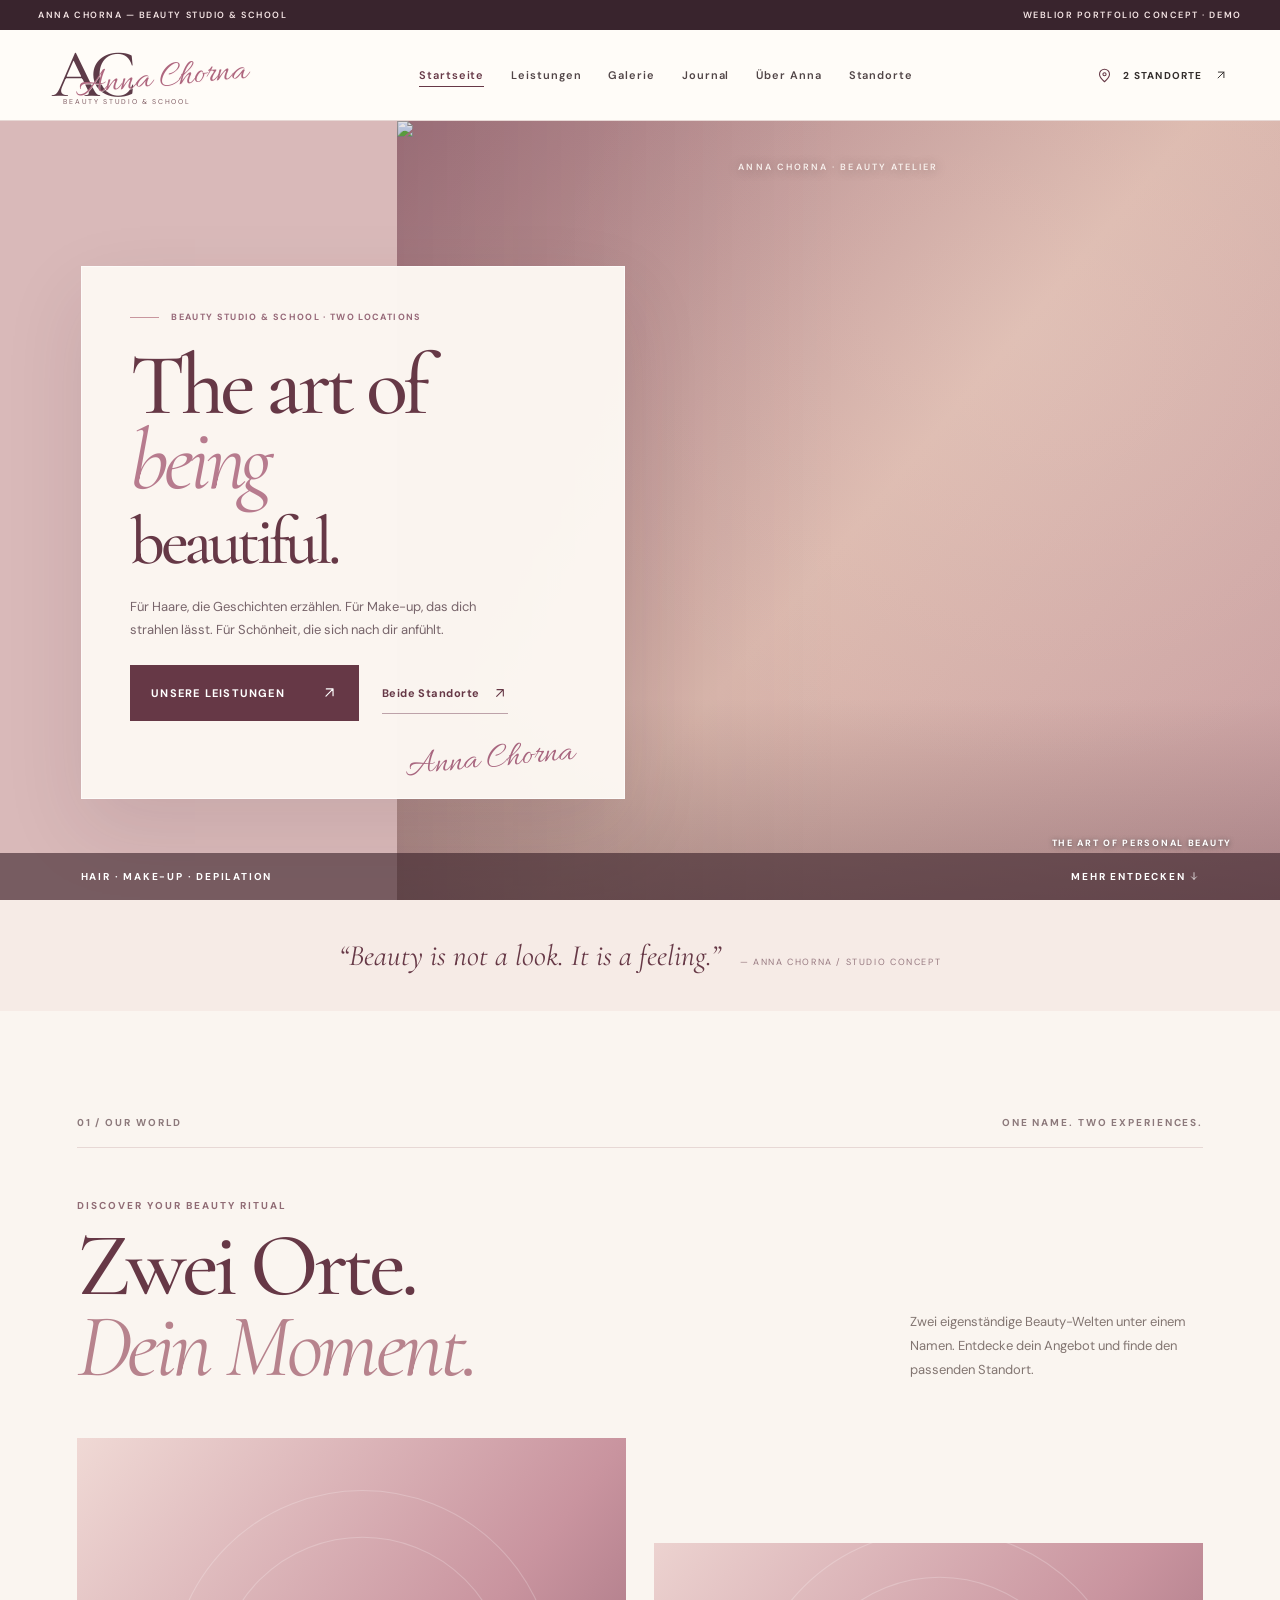
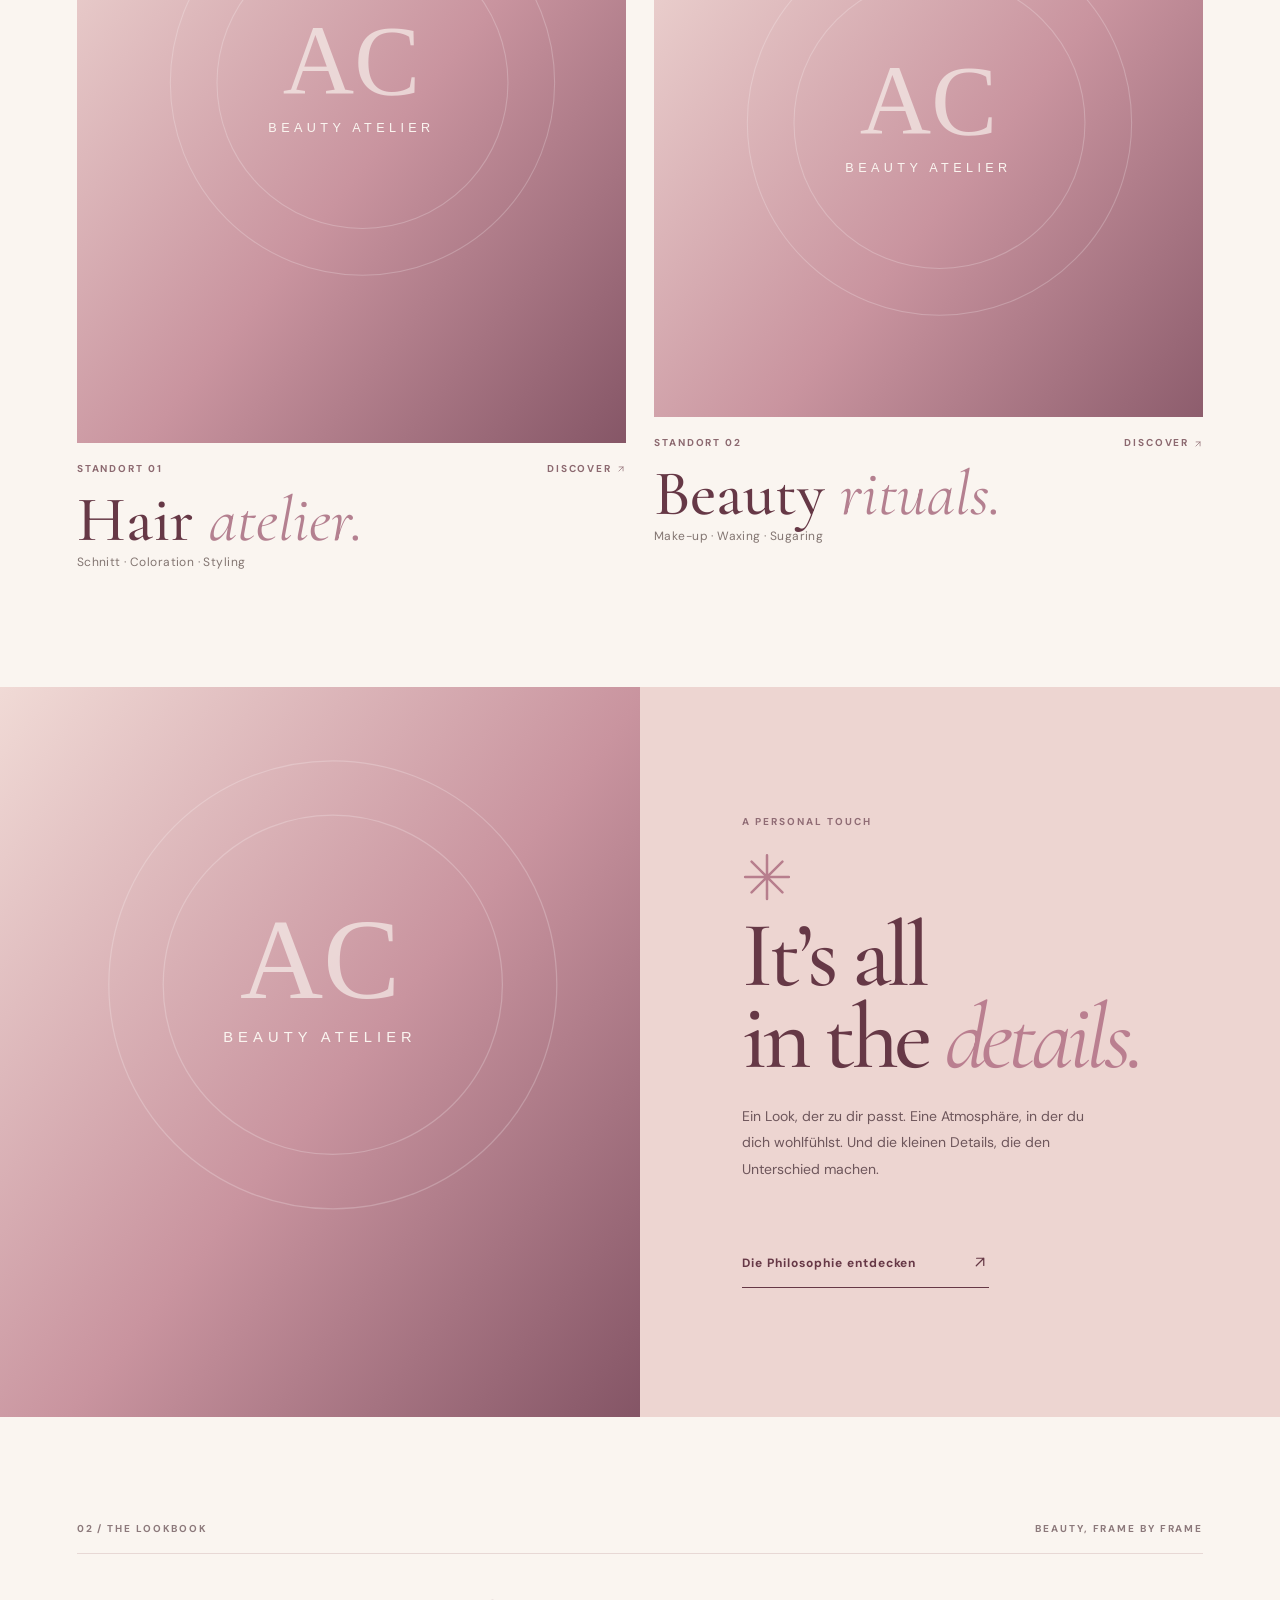
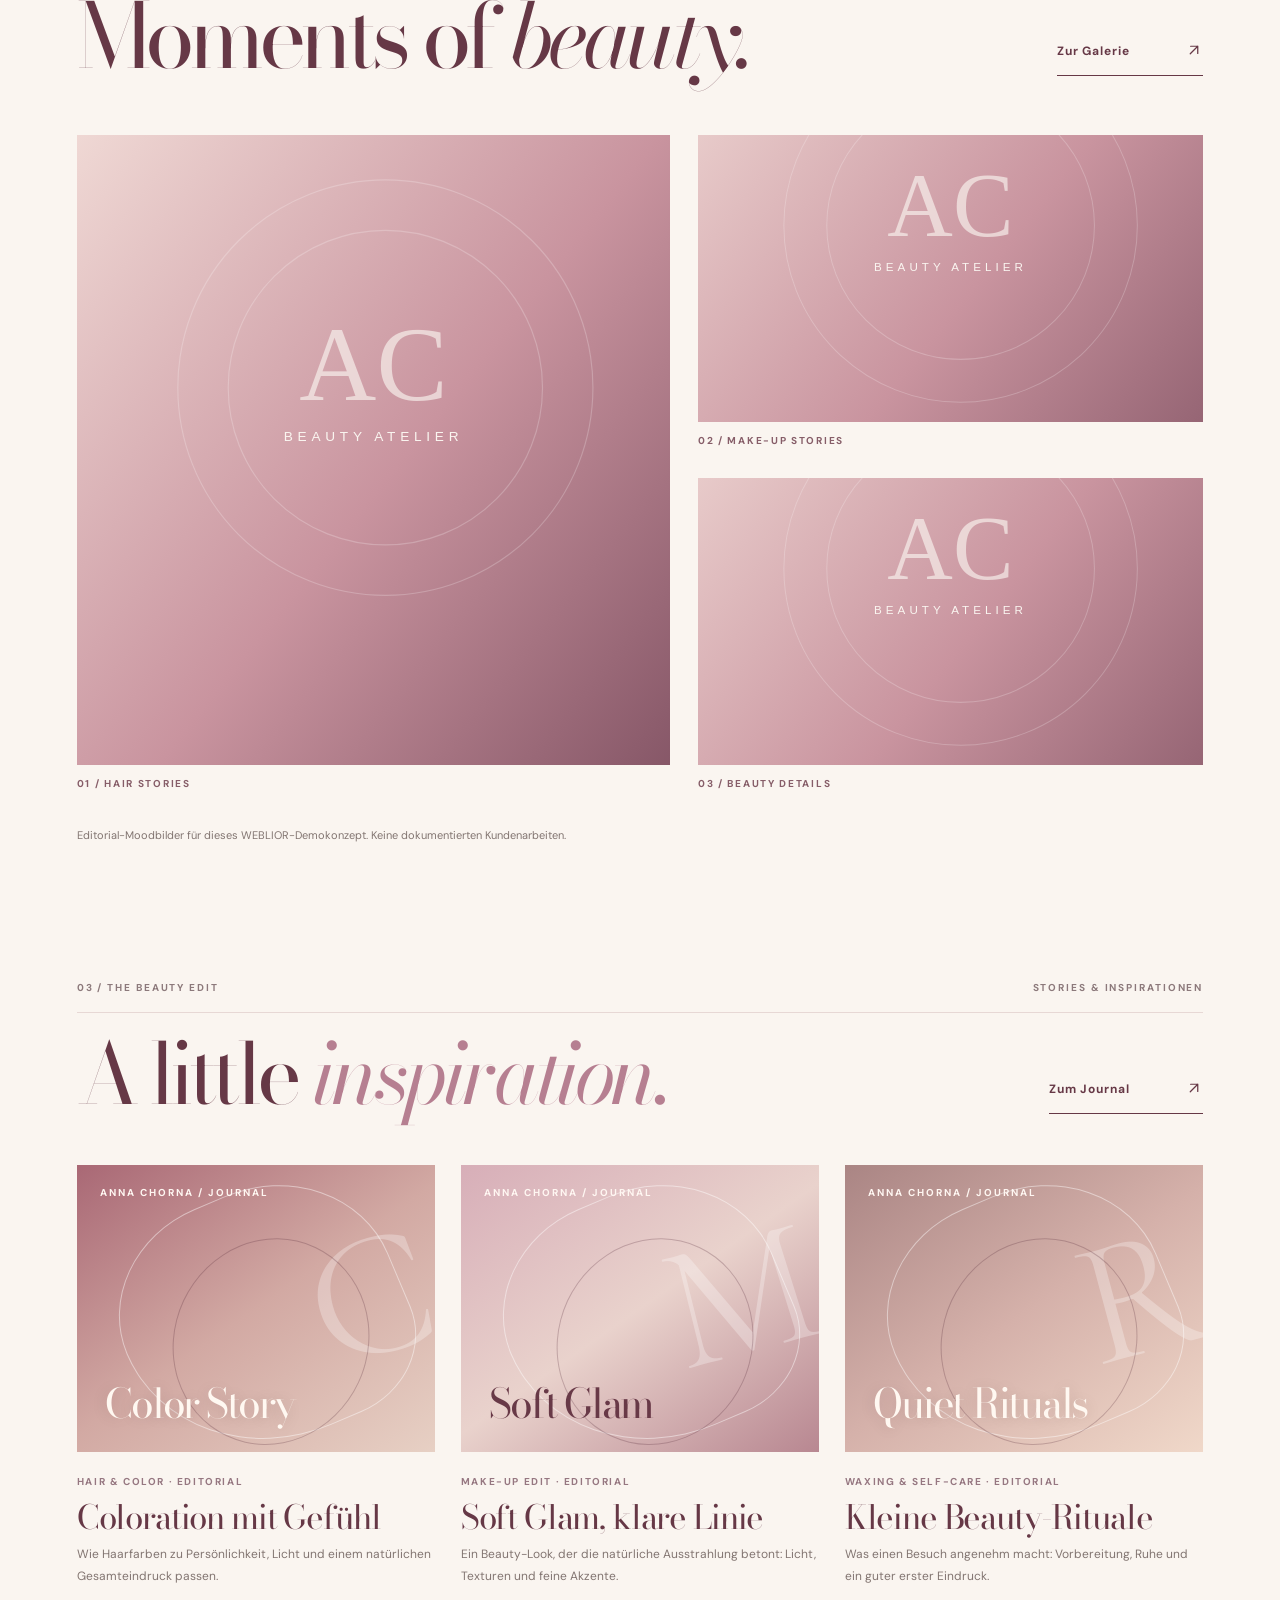
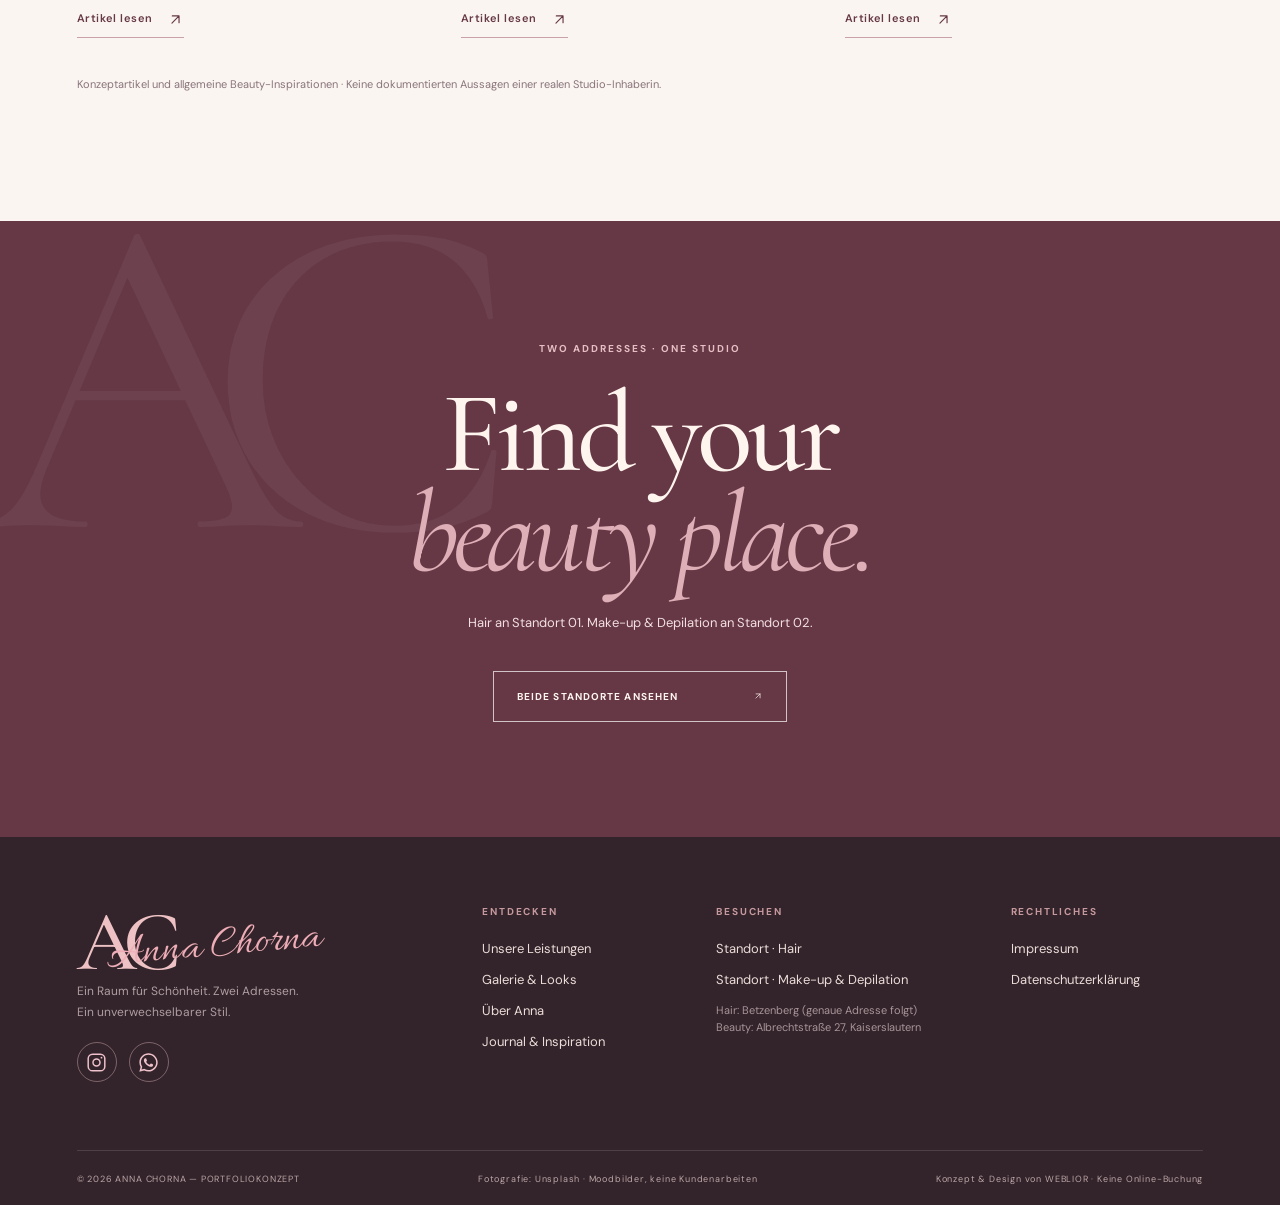
==== commit 799e7b59: "Add files via upload" ====
--- a/index.html
+++ b/index.html
@@ -6,26 +6,26 @@
 <a aria-label="Anna Chorna — Startseite" class="wordmark" href="index.html"><span aria-hidden="true" class="brand-crest"><span class="brand-ac">AC</span><span class="brand-script">Anna Chorna</span></span><small>BEAUTY STUDIO &amp; SCHOOL</small></a>
 <button aria-controls="site-nav" aria-expanded="false" aria-label="Menü öffnen" class="nav-toggle" type="button"><span></span><span></span><span></span></button>
 <nav aria-label="Hauptnavigation" class="site-nav" id="site-nav"><a aria-current="page" href="index.html">Startseite</a><a href="leistungen.html">Leistungen</a><a href="galerie.html">Galerie</a><a href="journal.html">Journal</a><a href="ueber-anna.html">Über Anna</a><a href="kontakt.html">Standorte</a></nav>
-<a class="header-location" href="kontakt.html"><span aria-hidden="true" class="pin-icon"><svg aria-hidden="true" class="ui-icon" viewbox="0 0 24 24"><path d="M20 10c0 5-8 12-8 12S4 15 4 10a8 8 0 1 1 16 0Z"></path><circle cx="12" cy="10" r="2.5"></circle></svg></span> 2 STANDORTE <span class="arrow">↗</span></a>
+<a class="header-location" href="kontakt.html"><span aria-hidden="true" class="pin-icon"><svg aria-hidden="true" class="ui-icon" viewbox="0 0 24 24"><path d="M20 10c0 5-8 12-8 12S4 15 4 10a8 8 0 1 1 16 0Z"></path><circle cx="12" cy="10" r="2.5"></circle></svg></span> 2 STANDORTE <span class="arrow"><svg class="icon-arrow-up-right" xmlns="http://www.w3.org/2000/svg" viewBox="0 0 24 24" fill="none" stroke="currentColor" stroke-width="1.65" stroke-linecap="round" stroke-linejoin="round" aria-hidden="true" focusable="false"><path d="M7 17 17 7M7.5 7H17v9.5"/></svg></span></a>
 </div>
 </header><main id="main">
 <section aria-labelledby="home-title" class="home-hero">
 <div class="hero-photo-wrap"><img alt="Editorial-Porträt einer Frau mit langen, schimmernden Haaren" class="hero-photo" data-photo-id="hero" data-reveal="image" decoding="async" fetchpriority="high" height="1250" loading="eager" src="https://images.unsplash.com/photo-1531907779240-9a7c7ad096df?auto=format&amp;fit=crop&amp;w=1600&amp;q=80" width="1600"/><div class="hero-photo-wash"></div><span aria-hidden="true" class="hero-frame-label">ANNA CHORNA · BEAUTY ATELIER</span><span class="hero-photo-note">THE ART OF PERSONAL BEAUTY</span></div>
-<div class="hero-card"><span class="fine-label" data-reveal="rise"><span class="mini-rule"></span> BEAUTY STUDIO &amp; SCHOOL · TWO LOCATIONS</span><h1 data-reveal="rise" id="home-title">The art of<br/><em>being</em><br/><span>beautiful.</span></h1><p data-reveal="slide">Für Haare, die Geschichten erzählen. Für Make-up, das dich strahlen lässt. Für Schönheit, die sich nach dir anfühlt.</p><div class="hero-actions"><a class="btn-wine" href="leistungen.html">Unsere Leistungen <span aria-hidden="true">↗</span></a><a class="hero-secondary-link" href="kontakt.html">Beide Standorte <span aria-hidden="true">↗</span></a></div><span class="hero-signature">Anna Chorna</span></div>
-<div class="hero-bottom-line"><span>HAIR · MAKE-UP · DEPILATION</span><span>MEHR ENTDECKEN ↓</span></div>
+<div class="hero-card"><span class="fine-label" data-reveal="rise"><span class="mini-rule"></span> BEAUTY STUDIO &amp; SCHOOL · TWO LOCATIONS</span><h1 data-reveal="rise" id="home-title">The art of<br/><em>being</em><br/><span>beautiful.</span></h1><p data-reveal="slide">Für Haare, die Geschichten erzählen. Für Make-up, das dich strahlen lässt. Für Schönheit, die sich nach dir anfühlt.</p><div class="hero-actions"><a class="btn-wine" href="leistungen.html">Unsere Leistungen <span aria-hidden="true"><svg class="icon-arrow-up-right" xmlns="http://www.w3.org/2000/svg" viewBox="0 0 24 24" fill="none" stroke="currentColor" stroke-width="1.65" stroke-linecap="round" stroke-linejoin="round" aria-hidden="true" focusable="false"><path d="M7 17 17 7M7.5 7H17v9.5"/></svg></span></a><a class="hero-secondary-link" href="kontakt.html">Beide Standorte <span aria-hidden="true"><svg class="icon-arrow-up-right" xmlns="http://www.w3.org/2000/svg" viewBox="0 0 24 24" fill="none" stroke="currentColor" stroke-width="1.65" stroke-linecap="round" stroke-linejoin="round" aria-hidden="true" focusable="false"><path d="M7 17 17 7M7.5 7H17v9.5"/></svg></span></a></div><span class="hero-signature">Anna Chorna</span></div>
+<div class="hero-bottom-line"><span>HAIR · MAKE-UP · DEPILATION</span><span>MEHR ENTDECKEN <svg class="icon-arrow-down" xmlns="http://www.w3.org/2000/svg" viewBox="0 0 24 24" fill="none" stroke="currentColor" stroke-width="1.65" stroke-linecap="round" stroke-linejoin="round" aria-hidden="true" focusable="false"><path d="M12 4v16m-6-6 6 6 6-6"/></svg></span></div>
 </section>
 <div class="editorial-note">“Beauty is not a look. It is a feeling.” <span>— ANNA CHORNA / STUDIO CONCEPT</span></div>
 <section aria-labelledby="worlds-heading" class="two-worlds section-shell"><div class="section-eyebrow" data-reveal="rise"><span>01 / OUR WORLD</span><span>ONE NAME. TWO EXPERIENCES.</span></div><div class="two-worlds-heading"><div><span class="micro-label" data-reveal="rise">DISCOVER YOUR BEAUTY RITUAL</span><h2 data-reveal="rise" id="worlds-heading">Zwei Orte.<br/><em>Dein Moment.</em></h2></div><p data-reveal="soft">Zwei eigenständige Beauty-Welten unter einem Namen. Entdecke dein Angebot und finde den passenden Standort.</p></div>
-<div class="worlds-grid"><a class="world-card world-hair" data-reveal="mask" href="leistungen.html#hair" style="--reveal-delay:0ms"><div class="world-image"><img alt="Inspirationsbild für Haarschnitt, Coloration und Haarstyling" data-photo-id="home-hair" data-reveal="image" decoding="async" height="1250" loading="lazy" src="https://images.unsplash.com/photo-1774660810725-fb04e002003d?auto=format&amp;fit=crop&amp;w=880&amp;q=80" width="880"/></div><div class="world-meta"><span>STANDORT 01</span><span>DISCOVER ↗</span></div><h3>Hair <em>atelier.</em></h3><p data-reveal="slide">Schnitt · Coloration · Styling</p></a>
-<a class="world-card world-beauty" data-reveal="scale" href="leistungen.html#beauty" style="--reveal-delay:75ms"><div class="world-image"><img alt="Beauty-Porträt als Inspiration für Make-up" data-photo-id="home-beauty" data-reveal="image" decoding="async" height="1250" loading="lazy" src="https://images.unsplash.com/photo-1762745101453-168964bf4fd9?auto=format&amp;fit=crop&amp;w=880&amp;q=80" width="880"/></div><div class="world-meta"><span>STANDORT 02</span><span>DISCOVER ↗</span></div><h3>Beauty <em>rituals.</em></h3><p data-reveal="soft">Make-up · Waxing · Sugaring</p></a></div>
+<div class="worlds-grid"><a class="world-card world-hair" data-reveal="mask" href="leistungen.html#hair" style="--reveal-delay:0ms"><div class="world-image"><img alt="Inspirationsbild für Haarschnitt, Coloration und Haarstyling" data-photo-id="home-hair" data-reveal="image" decoding="async" height="1250" loading="lazy" src="https://images.unsplash.com/photo-1774660810725-fb04e002003d?auto=format&amp;fit=crop&amp;w=880&amp;q=80" width="880"/></div><div class="world-meta"><span>STANDORT 01</span><span>DISCOVER <svg class="icon-arrow-up-right" xmlns="http://www.w3.org/2000/svg" viewBox="0 0 24 24" fill="none" stroke="currentColor" stroke-width="1.65" stroke-linecap="round" stroke-linejoin="round" aria-hidden="true" focusable="false"><path d="M7 17 17 7M7.5 7H17v9.5"/></svg></span></div><h3>Hair <em>atelier.</em></h3><p data-reveal="slide">Schnitt · Coloration · Styling</p></a>
+<a class="world-card world-beauty" data-reveal="scale" href="leistungen.html#beauty" style="--reveal-delay:75ms"><div class="world-image"><img alt="Beauty-Porträt als Inspiration für Make-up" data-photo-id="home-beauty" data-reveal="image" decoding="async" height="1250" loading="lazy" src="https://images.unsplash.com/photo-1762745101453-168964bf4fd9?auto=format&amp;fit=crop&amp;w=880&amp;q=80" width="880"/></div><div class="world-meta"><span>STANDORT 02</span><span>DISCOVER <svg class="icon-arrow-up-right" xmlns="http://www.w3.org/2000/svg" viewBox="0 0 24 24" fill="none" stroke="currentColor" stroke-width="1.65" stroke-linecap="round" stroke-linejoin="round" aria-hidden="true" focusable="false"><path d="M7 17 17 7M7.5 7H17v9.5"/></svg></span></div><h3>Beauty <em>rituals.</em></h3><p data-reveal="soft">Make-up · Waxing · Sugaring</p></a></div>
 </section>
-<section aria-labelledby="sig-heading" class="signature-section"><div class="signature-photo"><img alt="Editorial-Detailaufnahme für die Beauty-Atmosphäre" data-photo-id="home-detail" data-reveal="image" decoding="async" height="1250" loading="lazy" src="https://images.unsplash.com/photo-1693004927824-f2623bbedc8b?auto=format&amp;fit=crop&amp;w=880&amp;q=80" width="880"/></div><div class="signature-copy"><span class="micro-label" data-reveal="rise">A PERSONAL TOUCH</span><div class="sig-ornament">✳</div><h2 data-reveal="rise" id="sig-heading">It’s all<br/>in the <em>details.</em></h2><p data-reveal="slide">Ein Look, der zu dir passt. Eine Atmosphäre, in der du dich wohlfühlst. Und die kleinen Details, die den Unterschied machen.</p><a class="underline-link" href="ueber-anna.html">Die Philosophie entdecken <span>↗</span></a></div></section>
-<section class="gallery-tease section-shell"><div class="section-eyebrow" data-reveal="rise"><span>02 / THE LOOKBOOK</span><span>BEAUTY, FRAME BY FRAME</span></div><div class="section-heading-inline"><h2 data-reveal="rise">Moments of <em>beauty.</em></h2><a class="underline-link" href="galerie.html">Zur Galerie <span>↗</span></a></div><div class="teaser-grid"><a data-reveal="mask" href="galerie.html" style="--reveal-delay:150ms"><img alt="Haar- und Porträtfotografie – Inspiration für den Lookbook-Bereich" data-photo-id="teaser1" data-reveal="image" decoding="async" height="1250" loading="lazy" src="https://images.unsplash.com/photo-1524504388940-b1c1722653e1?auto=format&amp;fit=crop&amp;w=880&amp;q=80" width="880"/><span>01 / HAIR STORIES</span></a><a data-reveal="scale" href="galerie.html" style="--reveal-delay:225ms"><img alt="Editorial-Porträt mit modernem Beauty-Make-up als Inspirationsbild" data-photo-id="teaser2" data-reveal="image" decoding="async" height="1250" loading="lazy" src="https://images.unsplash.com/photo-1487412720507-e7ab37603c6f?auto=format&amp;fit=crop&amp;w=880&amp;q=80" width="880"/><span>02 / MAKE-UP STORIES</span></a><a data-reveal="mask" href="galerie.html" style="--reveal-delay:0ms"><img alt="Beauty-Stillleben als Fotoinspiration" data-photo-id="teaser3" data-reveal="image" decoding="async" height="1250" loading="lazy" src="https://images.unsplash.com/photo-1596462502278-27bfdc403348?auto=format&amp;fit=crop&amp;w=880&amp;q=80" width="880"/><span>03 / BEAUTY DETAILS</span></a></div><p class="photo-note">Editorial-Moodbilder für dieses WEBLIOR-Demokonzept. Keine dokumentierten Kundenarbeiten.</p></section>
+<section aria-labelledby="sig-heading" class="signature-section"><div class="signature-photo"><img alt="Editorial-Detailaufnahme für die Beauty-Atmosphäre" data-photo-id="home-detail" data-reveal="image" decoding="async" height="1250" loading="lazy" src="https://images.unsplash.com/photo-1693004927824-f2623bbedc8b?auto=format&amp;fit=crop&amp;w=880&amp;q=80" width="880"/></div><div class="signature-copy"><span class="micro-label" data-reveal="rise">A PERSONAL TOUCH</span><div class="sig-ornament"><svg class="icon-starburst" xmlns="http://www.w3.org/2000/svg" viewBox="0 0 24 24" fill="none" stroke="currentColor" stroke-width="1.2" stroke-linecap="round" aria-hidden="true" focusable="false"><path d="M12 1.5v21M1.5 12h21M4.6 4.6l14.8 14.8M19.4 4.6 4.6 19.4"/></svg></div><h2 data-reveal="rise" id="sig-heading">It’s all<br/>in the <em>details.</em></h2><p data-reveal="slide">Ein Look, der zu dir passt. Eine Atmosphäre, in der du dich wohlfühlst. Und die kleinen Details, die den Unterschied machen.</p><a class="underline-link" href="ueber-anna.html">Die Philosophie entdecken <span><svg class="icon-arrow-up-right" xmlns="http://www.w3.org/2000/svg" viewBox="0 0 24 24" fill="none" stroke="currentColor" stroke-width="1.65" stroke-linecap="round" stroke-linejoin="round" aria-hidden="true" focusable="false"><path d="M7 17 17 7M7.5 7H17v9.5"/></svg></span></a></div></section>
+<section class="gallery-tease section-shell"><div class="section-eyebrow" data-reveal="rise"><span>02 / THE LOOKBOOK</span><span>BEAUTY, FRAME BY FRAME</span></div><div class="section-heading-inline"><h2 data-reveal="rise">Moments of <em>beauty.</em></h2><a class="underline-link" href="galerie.html">Zur Galerie <span><svg class="icon-arrow-up-right" xmlns="http://www.w3.org/2000/svg" viewBox="0 0 24 24" fill="none" stroke="currentColor" stroke-width="1.65" stroke-linecap="round" stroke-linejoin="round" aria-hidden="true" focusable="false"><path d="M7 17 17 7M7.5 7H17v9.5"/></svg></span></a></div><div class="teaser-grid"><a data-reveal="mask" href="galerie.html" style="--reveal-delay:150ms"><img alt="Haar- und Porträtfotografie – Inspiration für den Lookbook-Bereich" data-photo-id="teaser1" data-reveal="image" decoding="async" height="1250" loading="lazy" src="https://images.unsplash.com/photo-1524504388940-b1c1722653e1?auto=format&amp;fit=crop&amp;w=880&amp;q=80" width="880"/><span>01 / HAIR STORIES</span></a><a data-reveal="scale" href="galerie.html" style="--reveal-delay:225ms"><img alt="Editorial-Porträt mit modernem Beauty-Make-up als Inspirationsbild" data-photo-id="teaser2" data-reveal="image" decoding="async" height="1250" loading="lazy" src="https://images.unsplash.com/photo-1487412720507-e7ab37603c6f?auto=format&amp;fit=crop&amp;w=880&amp;q=80" width="880"/><span>02 / MAKE-UP STORIES</span></a><a data-reveal="mask" href="galerie.html" style="--reveal-delay:0ms"><img alt="Beauty-Stillleben als Fotoinspiration" data-photo-id="teaser3" data-reveal="image" decoding="async" height="1250" loading="lazy" src="https://images.unsplash.com/photo-1596462502278-27bfdc403348?auto=format&amp;fit=crop&amp;w=880&amp;q=80" width="880"/><span>03 / BEAUTY DETAILS</span></a></div><p class="photo-note">Editorial-Moodbilder für dieses WEBLIOR-Demokonzept. Keine dokumentierten Kundenarbeiten.</p></section>
 <section class="journal-home"><div class="section-eyebrow" data-reveal="rise"><span>03 / THE BEAUTY EDIT</span><span>STORIES &amp; INSPIRATIONEN</span></div>
-<div class="journal-home-head"><h2 data-reveal="rise">A little <em>inspiration.</em></h2><a class="underline-link" href="journal.html">Zum Journal <span aria-hidden="true">↗</span></a></div>
+<div class="journal-home-head"><h2 data-reveal="rise">A little <em>inspiration.</em></h2><a class="underline-link" href="journal.html">Zum Journal <span aria-hidden="true"><svg class="icon-arrow-up-right" xmlns="http://www.w3.org/2000/svg" viewBox="0 0 24 24" fill="none" stroke="currentColor" stroke-width="1.65" stroke-linecap="round" stroke-linejoin="round" aria-hidden="true" focusable="false"><path d="M7 17 17 7M7.5 7H17v9.5"/></svg></span></a></div>
 <div class="journal-grid"><a aria-label="Coloration mit Gefühl lesen" class="journal-card" data-reveal="rise" href="journal-hair.html"><span class="journal-art journal-art--hair"><span class="art-index">ANNA CHORNA / JOURNAL</span><span aria-hidden="true" class="art-sign">C</span><span class="art-title">Color
-Story</span></span><span class="journal-cat">HAIR &amp; COLOR · EDITORIAL</span><h3>Coloration mit Gefühl</h3><p>Wie Haarfarben zu Persönlichkeit, Licht und einem natürlichen Gesamteindruck passen.</p><span class="journal-read">Artikel lesen <span aria-hidden="true">↗</span></span></a><a aria-label="Soft Glam, klare Linie lesen" class="journal-card" data-reveal="rise" href="journal-makeup.html"><span class="journal-art journal-art--makeup"><span class="art-index">ANNA CHORNA / JOURNAL</span><span aria-hidden="true" class="art-sign">M</span><span class="art-title">Soft
-Glam</span></span><span class="journal-cat">MAKE-UP EDIT · EDITORIAL</span><h3>Soft Glam, klare Linie</h3><p>Ein Beauty-Look, der die natürliche Ausstrahlung betont: Licht, Texturen und feine Akzente.</p><span class="journal-read">Artikel lesen <span aria-hidden="true">↗</span></span></a><a aria-label="Kleine Beauty-Rituale lesen" class="journal-card" data-reveal="rise" href="journal-ritual.html" style="--reveal-delay:160ms"><span class="journal-art journal-art--ritual"><span class="art-index">ANNA CHORNA / JOURNAL</span><span aria-hidden="true" class="art-sign">R</span><span class="art-title">Quiet
-Rituals</span></span><span class="journal-cat">WAXING &amp; SELF-CARE · EDITORIAL</span><h3>Kleine Beauty-Rituale</h3><p>Was einen Besuch angenehm macht: Vorbereitung, Ruhe und ein guter erster Eindruck.</p><span class="journal-read">Artikel lesen <span aria-hidden="true">↗</span></span></a></div>
-<p class="journal-bottom-note">Konzeptartikel und allgemeine Beauty-Inspirationen · Keine dokumentierten Aussagen einer realen Studio-Inhaberin.</p></section><section class="location-cta"><div class="location-cta-inner"><span class="micro-label" data-reveal="rise">TWO ADDRESSES · ONE STUDIO</span><h2 data-reveal="rise">Find your<br/><em>beauty place.</em></h2><p data-reveal="slide">Hair an Standort 01. Make-up &amp; Depilation an Standort 02.</p><a class="btn-outline-light" href="kontakt.html">Beide Standorte ansehen <span>↗</span></a></div></section>
+Story</span></span><span class="journal-cat">HAIR &amp; COLOR · EDITORIAL</span><h3>Coloration mit Gefühl</h3><p>Wie Haarfarben zu Persönlichkeit, Licht und einem natürlichen Gesamteindruck passen.</p><span class="journal-read">Artikel lesen <span aria-hidden="true"><svg class="icon-arrow-up-right" xmlns="http://www.w3.org/2000/svg" viewBox="0 0 24 24" fill="none" stroke="currentColor" stroke-width="1.65" stroke-linecap="round" stroke-linejoin="round" aria-hidden="true" focusable="false"><path d="M7 17 17 7M7.5 7H17v9.5"/></svg></span></span></a><a aria-label="Soft Glam, klare Linie lesen" class="journal-card" data-reveal="rise" href="journal-makeup.html"><span class="journal-art journal-art--makeup"><span class="art-index">ANNA CHORNA / JOURNAL</span><span aria-hidden="true" class="art-sign">M</span><span class="art-title">Soft
+Glam</span></span><span class="journal-cat">MAKE-UP EDIT · EDITORIAL</span><h3>Soft Glam, klare Linie</h3><p>Ein Beauty-Look, der die natürliche Ausstrahlung betont: Licht, Texturen und feine Akzente.</p><span class="journal-read">Artikel lesen <span aria-hidden="true"><svg class="icon-arrow-up-right" xmlns="http://www.w3.org/2000/svg" viewBox="0 0 24 24" fill="none" stroke="currentColor" stroke-width="1.65" stroke-linecap="round" stroke-linejoin="round" aria-hidden="true" focusable="false"><path d="M7 17 17 7M7.5 7H17v9.5"/></svg></span></span></a><a aria-label="Kleine Beauty-Rituale lesen" class="journal-card" data-reveal="rise" href="journal-ritual.html" style="--reveal-delay:160ms"><span class="journal-art journal-art--ritual"><span class="art-index">ANNA CHORNA / JOURNAL</span><span aria-hidden="true" class="art-sign">R</span><span class="art-title">Quiet
+Rituals</span></span><span class="journal-cat">WAXING &amp; SELF-CARE · EDITORIAL</span><h3>Kleine Beauty-Rituale</h3><p>Was einen Besuch angenehm macht: Vorbereitung, Ruhe und ein guter erster Eindruck.</p><span class="journal-read">Artikel lesen <span aria-hidden="true"><svg class="icon-arrow-up-right" xmlns="http://www.w3.org/2000/svg" viewBox="0 0 24 24" fill="none" stroke="currentColor" stroke-width="1.65" stroke-linecap="round" stroke-linejoin="round" aria-hidden="true" focusable="false"><path d="M7 17 17 7M7.5 7H17v9.5"/></svg></span></span></a></div>
+<p class="journal-bottom-note">Konzeptartikel und allgemeine Beauty-Inspirationen · Keine dokumentierten Aussagen einer realen Studio-Inhaberin.</p></section><section class="location-cta"><div class="location-cta-inner"><span class="micro-label" data-reveal="rise">TWO ADDRESSES · ONE STUDIO</span><h2 data-reveal="rise">Find your<br/><em>beauty place.</em></h2><p data-reveal="slide">Hair an Standort 01. Make-up &amp; Depilation an Standort 02.</p><a class="btn-outline-light" href="kontakt.html">Beide Standorte ansehen <span><svg class="icon-arrow-up-right" xmlns="http://www.w3.org/2000/svg" viewBox="0 0 24 24" fill="none" stroke="currentColor" stroke-width="1.65" stroke-linecap="round" stroke-linejoin="round" aria-hidden="true" focusable="false"><path d="M7 17 17 7M7.5 7H17v9.5"/></svg></span></a></div></section>
 </main><footer class="site-footer"><div class="footer-inner"><div class="foot-brand"><span aria-hidden="true" class="brand-crest"><span class="brand-ac">AC</span><span class="brand-script">Anna Chorna</span></span><p>Ein Raum für Schönheit. Zwei Adressen.<br/>Ein unverwechselbarer Stil.</p><div class="social-icon-links" aria-label="Instagram und WhatsApp"><a class="social-icon-link" href="https://www.instagram.com/anna_beautyroom_ua/" target="_blank" rel="noopener noreferrer" aria-label="Anna Chorna auf Instagram öffnen" title="Instagram"><svg aria-hidden="true" viewBox="0 0 24 24" fill="none" stroke="currentColor" stroke-width="1.7" stroke-linecap="round" stroke-linejoin="round"><rect x="2.5" y="2.5" width="19" height="19" rx="5"/><circle cx="12" cy="12" r="4"/><circle cx="17.7" cy="6.5" r="1" fill="currentColor" stroke="none"/></svg></a><a class="social-icon-link" href="https://wa.me/4915155448378" target="_blank" rel="noopener noreferrer" aria-label="Anna Chorna auf WhatsApp kontaktieren" title="WhatsApp"><svg aria-hidden="true" viewBox="0 0 448 512" fill="currentColor" xmlns="http://www.w3.org/2000/svg"><path d="M380.9 97.1C339 55.1 283.2 32 223.9 32c-122.4 0-222 99.6-222 222 0 39.1 10.2 77.3 29.6 111L0 480l117.7-30.9c32.4 17.7 68.9 27 106.1 27h.1c122.3 0 224.1-99.6 224.1-222 0-59.3-25.2-115-67.1-157zm-157 341.6c-33.2 0-65.7-8.9-94-25.7l-6.7-4-69.8 18.3L72 359.2l-4.4-7c-18.5-29.4-28.2-63.3-28.2-98.2 0-101.7 82.8-184.5 184.6-184.5 49.3 0 95.6 19.2 130.4 54.1 34.8 34.9 56.2 81.2 56.1 130.5 0 101.8-84.9 184.6-186.6 184.6zm101.2-138.2c-5.5-2.8-32.8-16.2-37.9-18-5.1-1.9-8.8-2.8-12.5 2.8-3.7 5.6-14.3 18-17.6 21.8-3.2 3.7-6.5 4.2-12 1.4-32.6-16.3-54-29.1-75.5-66-5.7-9.8 5.7-9.1 16.3-30.3 1.8-3.7.9-6.9-.5-9.7-1.4-2.8-12.5-30.1-17.1-41.2-4.5-10.8-9.1-9.3-12.5-9.5-3.2-.2-6.9-.2-10.6-.2-3.7 0-9.7 1.4-14.8 6.9-5.1 5.6-19.4 19-19.4 46.3 0 27.3 19.9 53.7 22.6 57.4 2.8 3.7 39.1 59.7 94.8 83.8 35.2 15.2 49 16.5 66.6 13.9 10.7-1.6 32.8-13.4 37.4-26.4 4.6-13 4.6-24.1 3.2-26.4-1.3-2.5-5-3.9-10.5-6.6z"/></svg></a></div></div><div class="footer-links"><span>ENTDECKEN</span><a href="leistungen.html">Unsere Leistungen</a><a href="galerie.html">Galerie &amp; Looks</a><a href="ueber-anna.html">Über Anna</a><a href="journal.html">Journal &amp; Inspiration</a></div><div class="footer-links"><span>BESUCHEN</span><a href="kontakt.html#hair-location">Standort · Hair</a><a href="kontakt.html#beauty-location">Standort · Make-up &amp; Depilation</a><p>Hair: Betzenberg (genaue Adresse folgt)<br/>Beauty: Albrechtstraße 27, Kaiserslautern</p></div><div class="footer-links footer-legal"><span>RECHTLICHES</span><a href="impressum.html">Impressum</a><a href="datenschutz.html">Datenschutzerklärung</a></div></div><div class="footer-bottom"><span>© 2026 ANNA CHORNA — PORTFOLIOKONZEPT</span><span>Fotografie: Unsplash · Moodbilder, keine Kundenarbeiten</span><span>Konzept &amp; Design von WEBLIOR · Keine Online-Buchung</span></div></footer><button aria-label="Nach oben scrollen" class="back-top" type="button"><svg aria-hidden="true" class="ui-icon" viewbox="0 0 24 24"><path d="m12 19 0-14m-7 7 7-7 7 7"></path></svg></button><dialog aria-label="Bildvorschau" class="lightbox" id="gallery-dialog"><button aria-label="Bild schließen" class="close-lightbox" type="button">×</button><img alt="" decoding="async" src=""/><p></p></dialog></body></html>
--- a/assets/style.css
+++ b/assets/style.css
@@ -631,3 +631,10 @@
    separator line. Keep the short underline of the "Artikel lesen" CTA.
    This does not change full Journal listing, layout, or card spacing. */
 .page-index .journal-home .journal-card { border-bottom: none; }
+
+/* v2.16: intrinsic inline SVG icons — no iOS emoji glyph substitutions */
+.icon-arrow-up-right,.icon-arrow-down,.icon-starburst,.icon-sparkle{width:1em;height:1em;display:inline-block;vertical-align:-.12em;flex:0 0 auto;overflow:visible;color:inherit;stroke:currentColor}
+.icon-starburst{width:1em;height:1em;vertical-align:middle}
+.sig-ornament .icon-starburst{display:block;width:1em;height:1em}
+/* Even in long inline CTA text, SVG never selects an emoji font */
+.world-meta svg,.gallery-plus svg,.journal-read svg{vertical-align:middle}
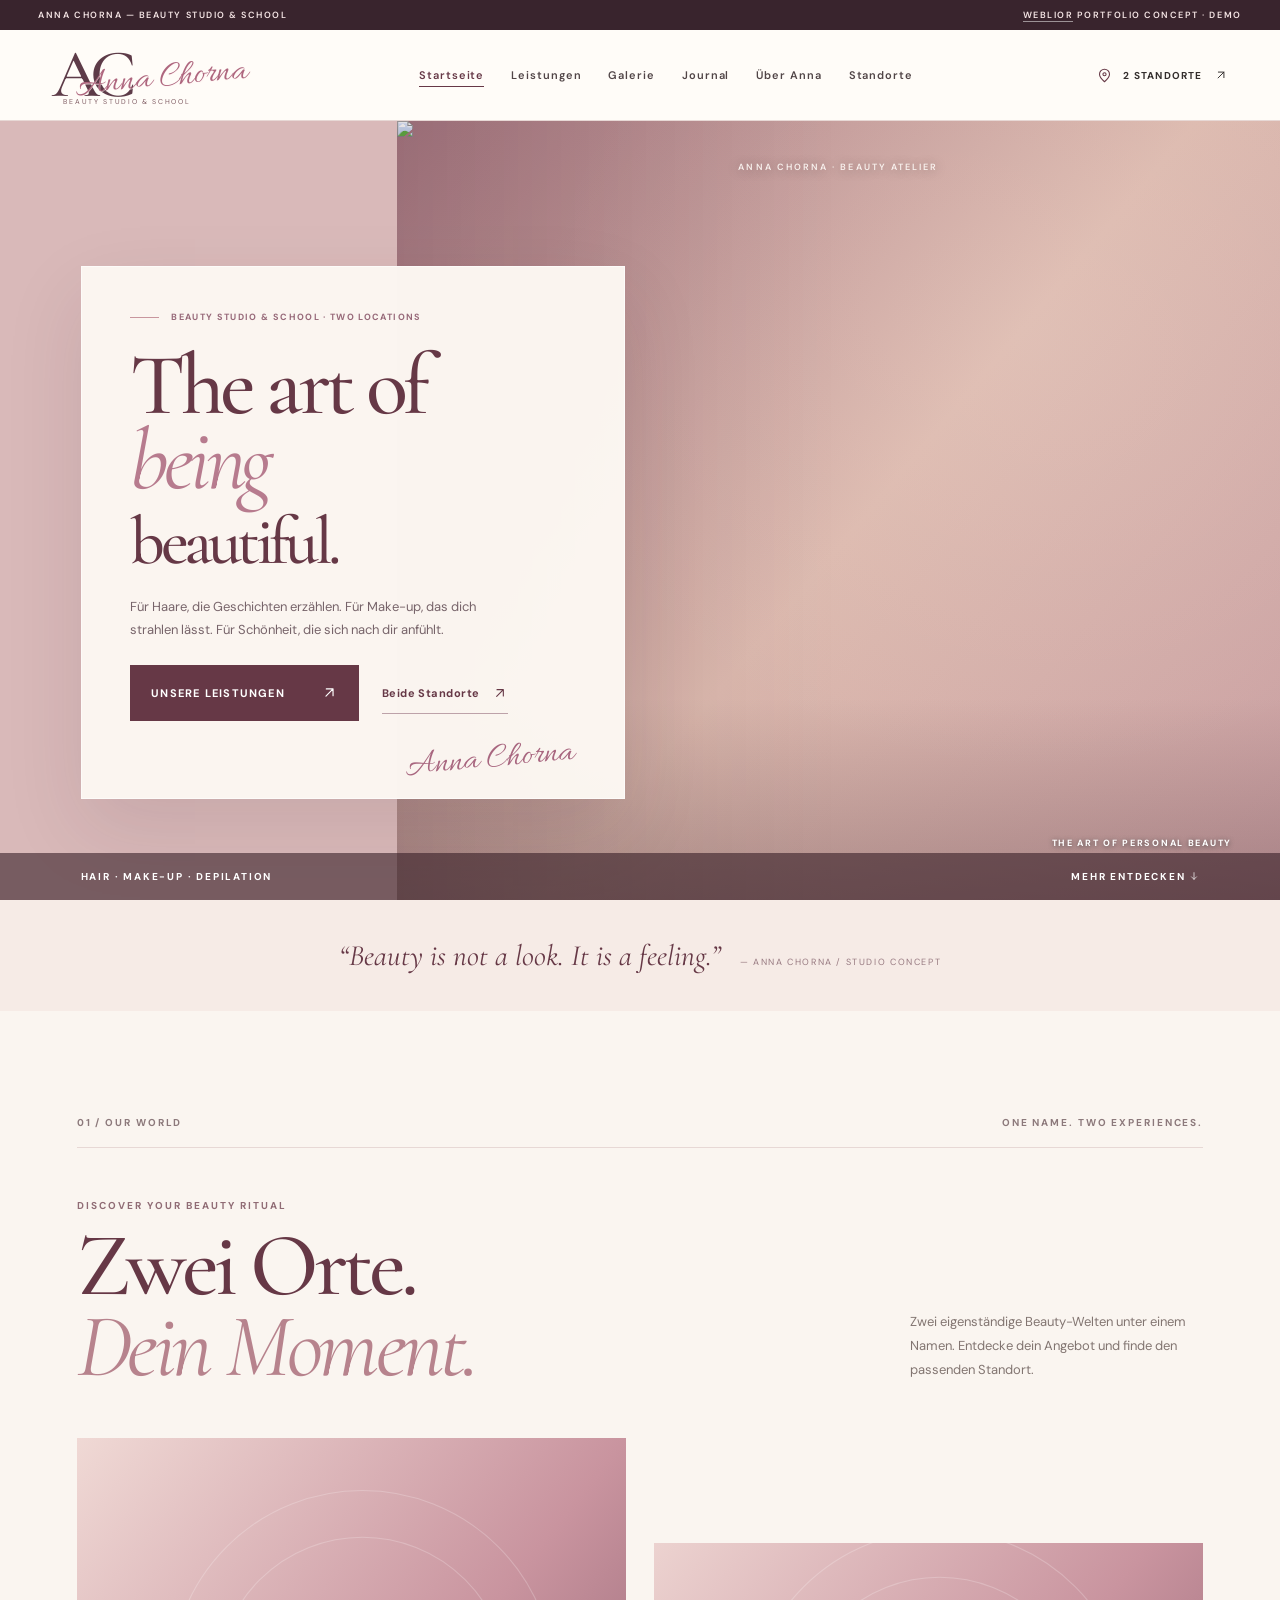
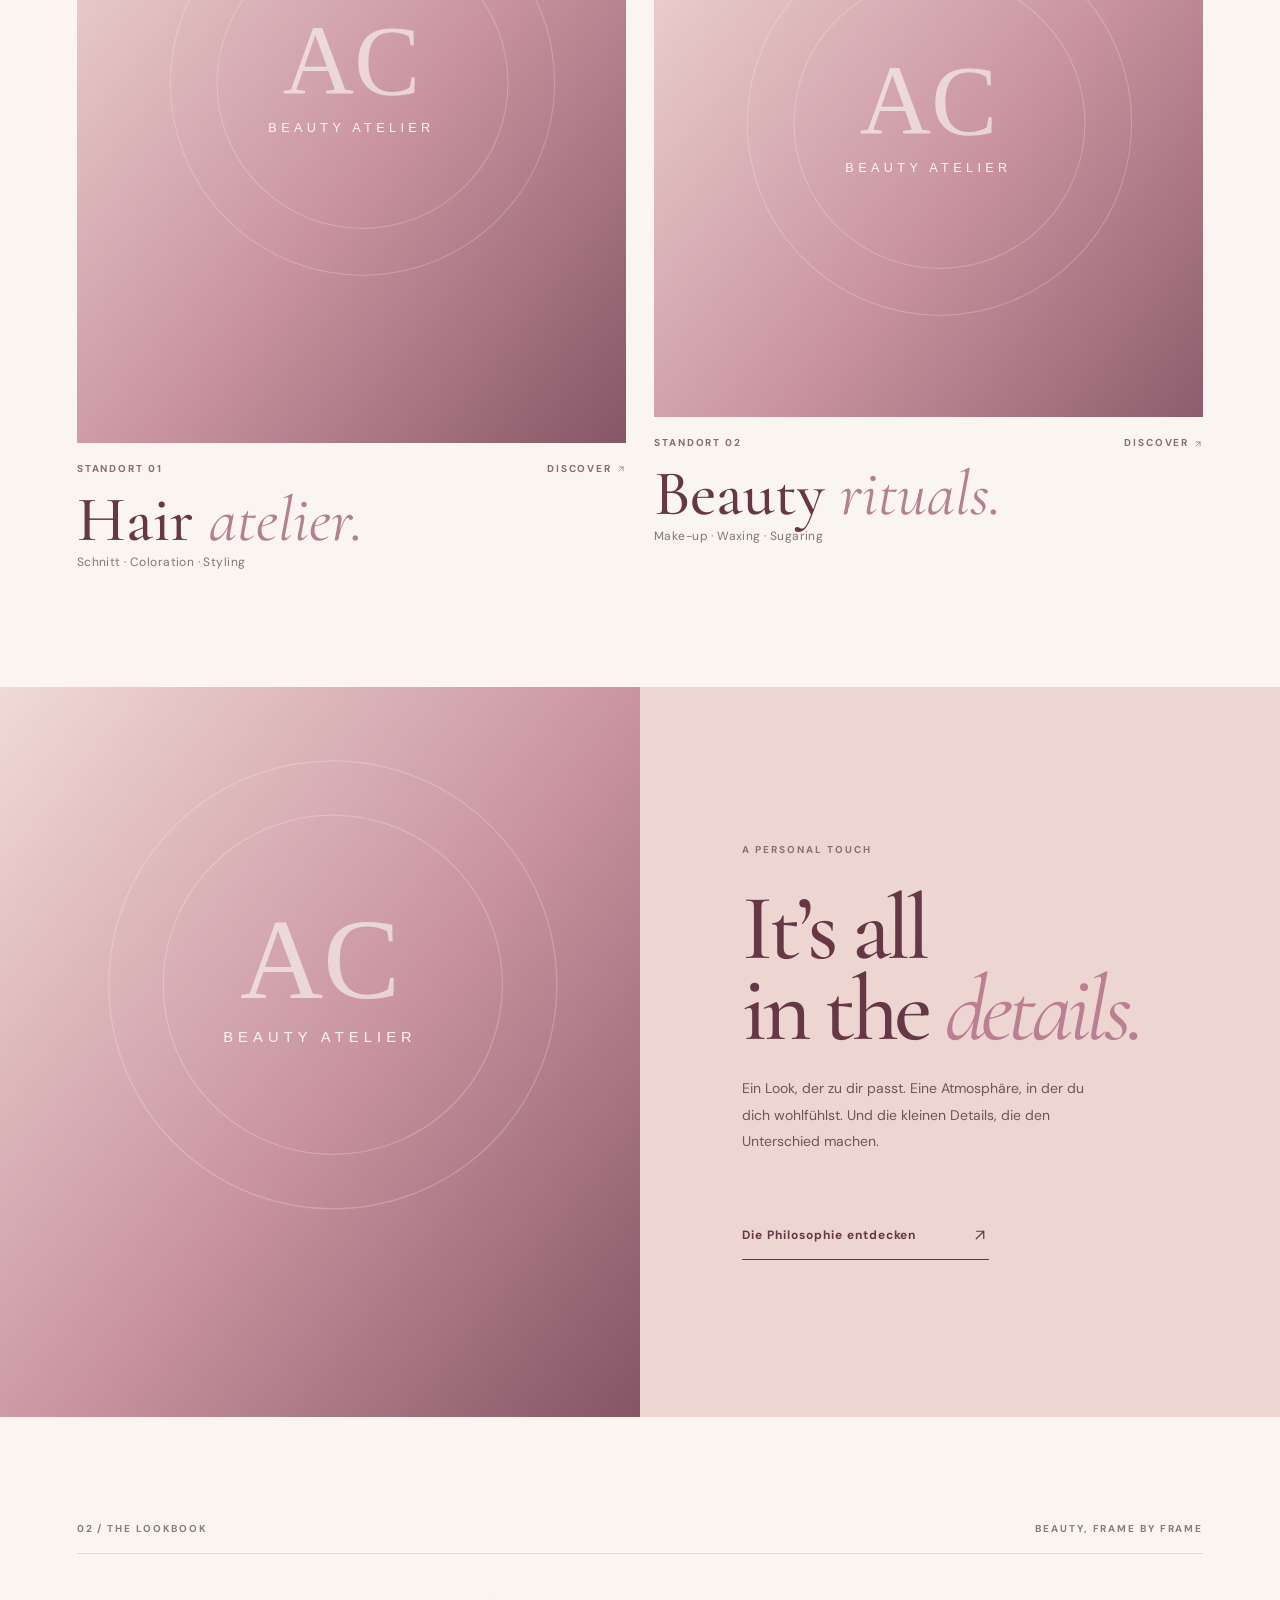
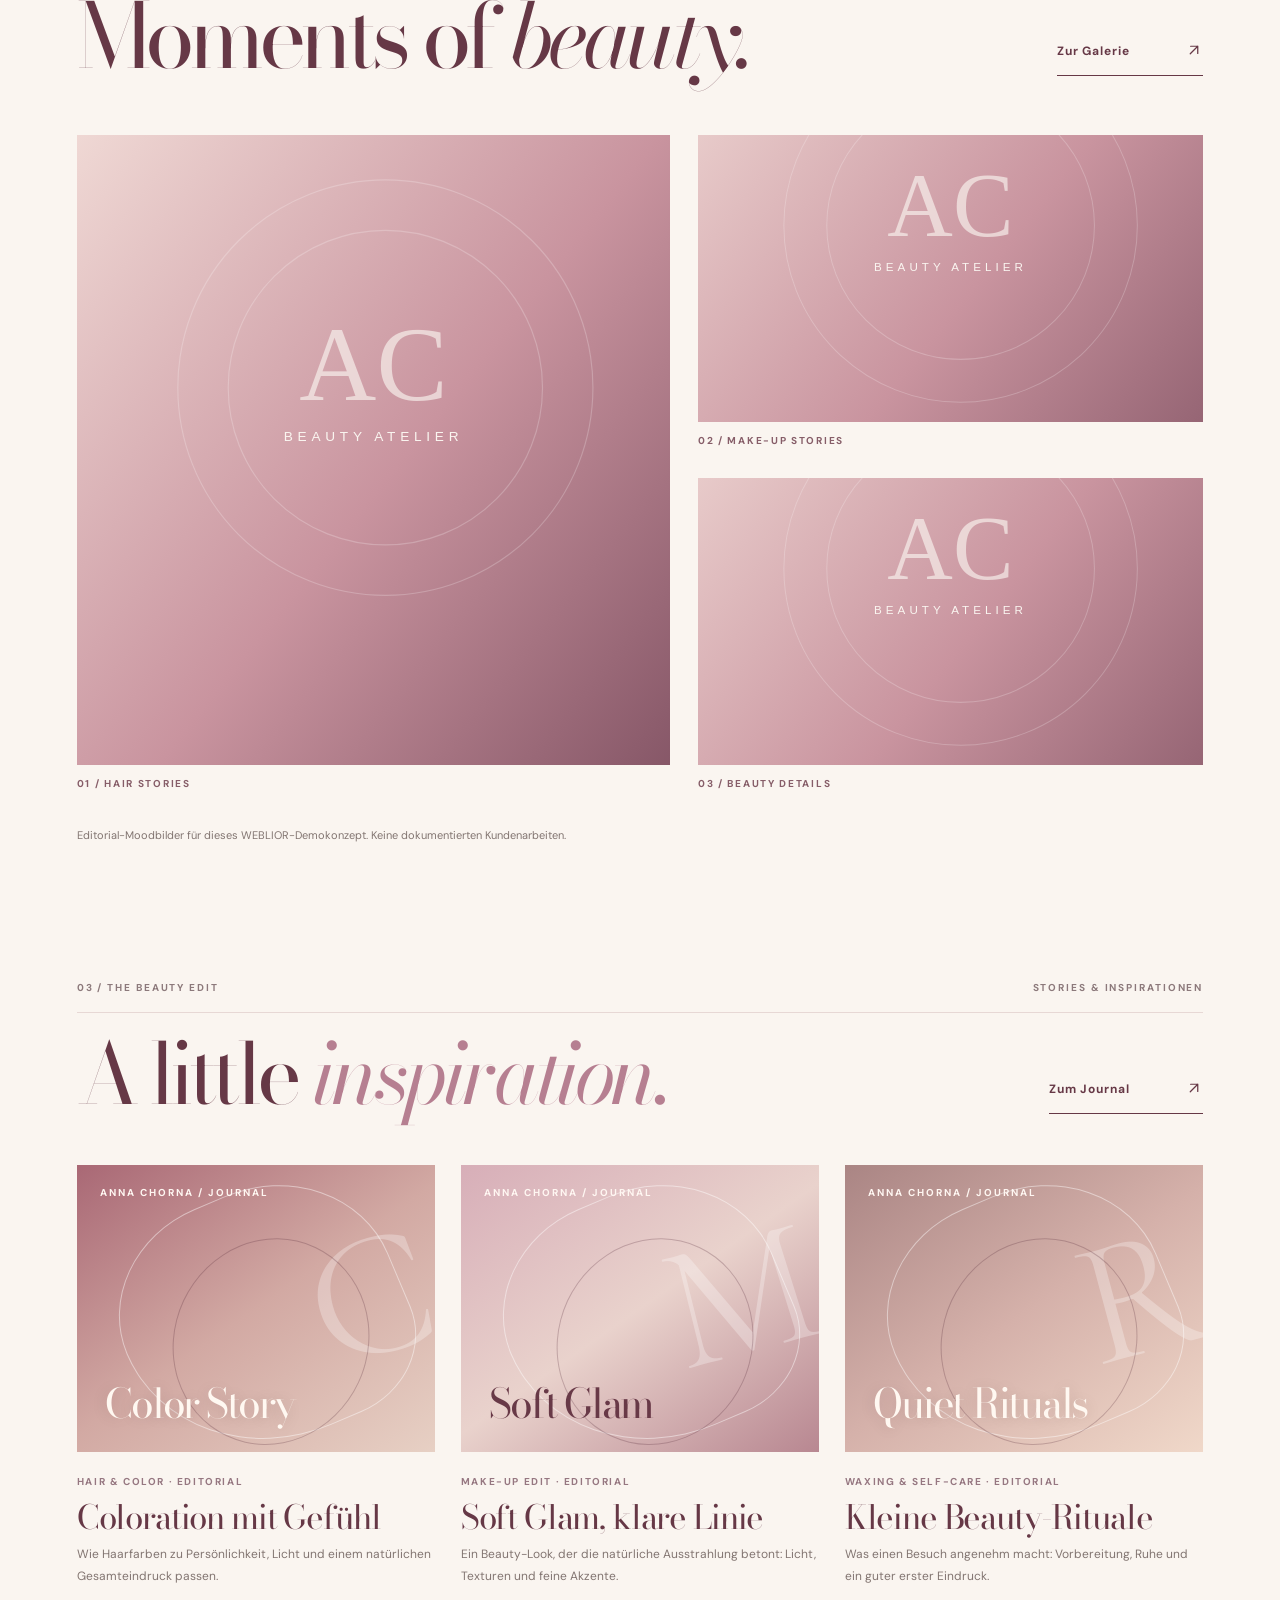
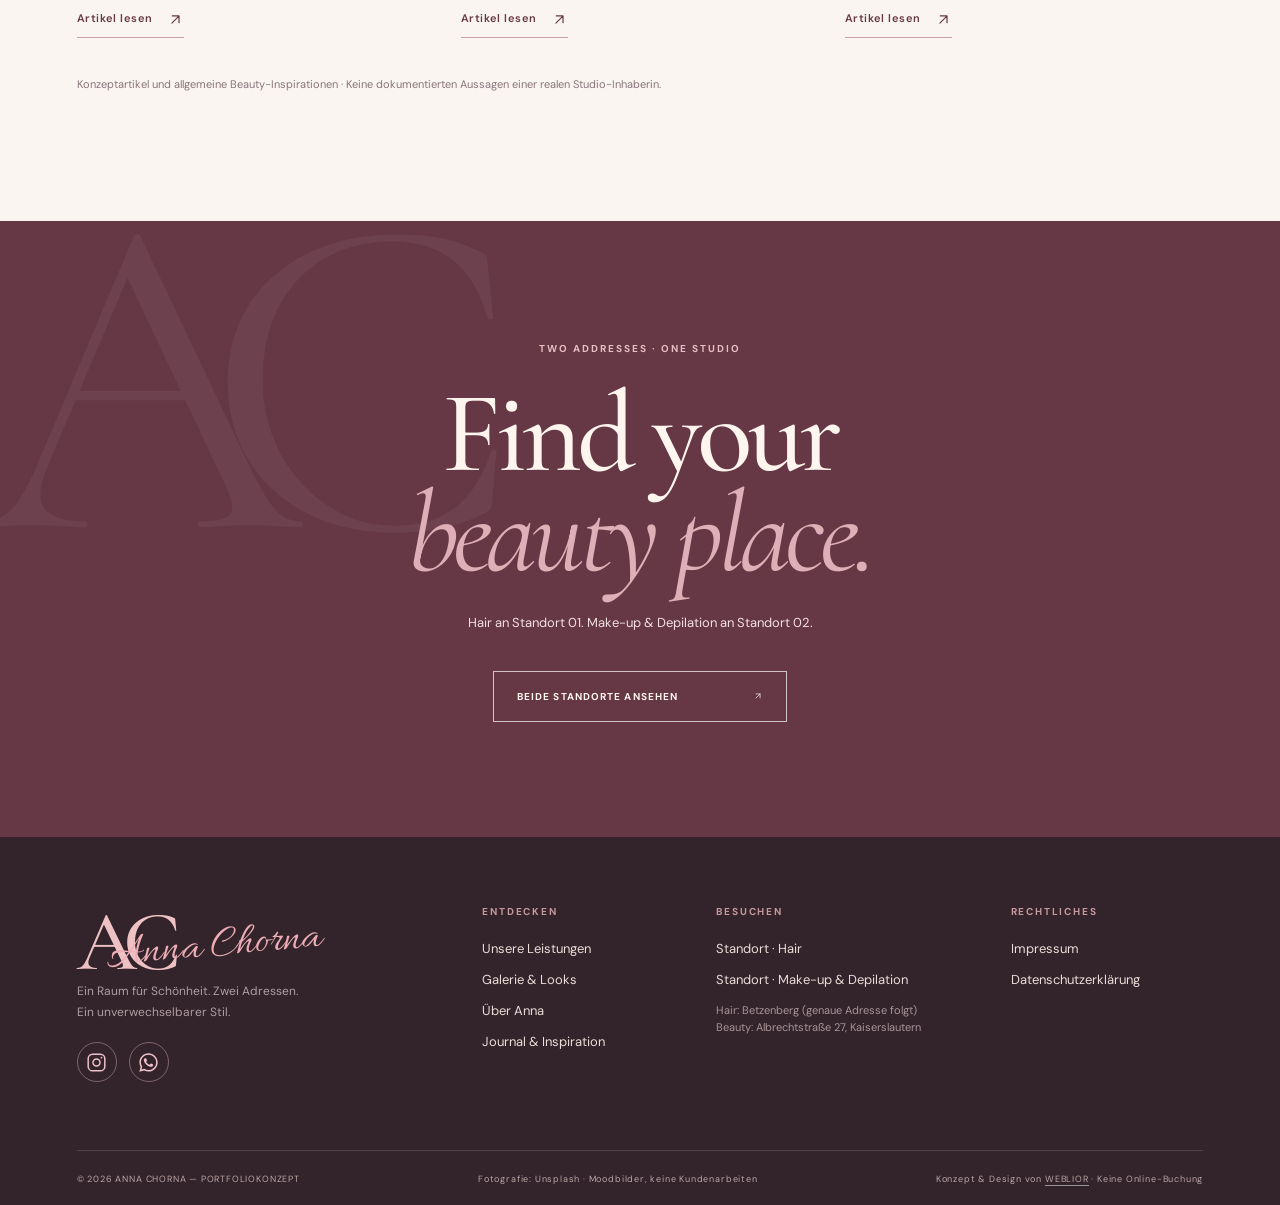
==== commit 2ccfffc5: "Add files via upload" ====
--- a/index.html
+++ b/index.html
@@ -1,31 +1,31 @@
 <!DOCTYPE html>
 
-<html lang="de"><head><meta charset="utf-8"/><meta content="width=device-width,initial-scale=1,viewport-fit=cover" name="viewport"/><meta content="noindex,nofollow,noarchive" name="robots"/><meta content="strict-origin-when-cross-origin" name="referrer"/><meta content="#faf5f0" name="theme-color"/><meta content="WEBLIOR Designkonzept für Anna Chorna Beauty Studio: Hair &amp; Color in Betzenberg, Make-up und Depilation in der Albrechtstraße 27." name="description"/><title>Anna Chorna Beauty Studio &amp; School – Konzept | Kaiserslautern</title><link href="https://fonts.googleapis.com" rel="preconnect"/><link crossorigin="" href="https://fonts.gstatic.com" rel="preconnect"/><link href="https://fonts.googleapis.com/css2?family=Allura&amp;family=Bodoni+Moda:ital,opsz,wght@0,6..96,400;0,6..96,500;0,6..96,600;1,6..96,400;1,6..96,500&amp;family=Cormorant+Garamond:ital,wght@0,400;0,500;0,600;0,700;1,400;1,500;1,600&amp;family=DM+Sans:wght@400;500;600;700&amp;display=swap" rel="stylesheet"/><link href="assets/style.css" rel="stylesheet"/><script defer="" src="assets/site.js"></script><meta content="WEBLIOR — Konzept &amp; Design" name="author"/><meta content="light" name="color-scheme"/><meta content="summary_large_image" name="twitter:card"/><meta content="Anna Chorna Beauty Studio &amp; School – Konzept | Kaiserslautern" name="twitter:title"/><meta content="WEBLIOR Designkonzept für Anna Chorna Beauty Studio: Hair &amp; Color in Betzenberg, Make-up und Depilation in der Albrechtstraße 27." name="twitter:description"/><meta content="website" property="og:type"/><meta content="de_DE" property="og:locale"/><meta content="Anna Chorna — WEBLIOR Konzept" property="og:site_name"/><meta content="Anna Chorna Beauty Studio &amp; School – Konzept | Kaiserslautern" property="og:title"/><meta content="WEBLIOR Designkonzept für Anna Chorna Beauty Studio: Hair &amp; Color in Betzenberg, Make-up und Depilation in der Albrechtstraße 27." property="og:description"/><meta content="assets/og-preview.png" property="og:image"/><link href="assets/favicon.svg" rel="icon" type="image/svg+xml"/><link href="assets/apple-touch-icon.png" rel="apple-touch-icon" sizes="180x180"/><link href="site.webmanifest" rel="manifest"/><link href="https://images.unsplash.com" rel="preconnect"/><script type="application/ld+json">{"@context": "https://schema.org", "@type": "WebPage", "name": "Anna Chorna Beauty Studio & School – Konzept | Kaiserslautern", "description": "WEBLIOR Designkonzept für Anna Chorna Beauty Studio: Hair & Color in Betzenberg, Make-up und Depilation in der Albrechtstraße 27.", "inLanguage": "de-DE", "isPartOf": {"@type": "WebSite", "name": "Anna Chorna — WEBLIOR Portfolio Concept", "inLanguage": "de-DE"}, "about": {"@type": "CreativeWork", "name": "Anna Chorna Beauty Studio & School — Webdesignkonzept", "creator": {"@type": "Organization", "name": "WEBLIOR"}, "isAccessibleForFree": true, "description": "Unveröffentlichtes Portfolio-Konzept. Keine verifizierten Kundenarbeiten oder Betreiberangaben."}}</script><meta content="Anna Chorna Beauty Studio &amp; School – WEBLIOR Designkonzept" property="og:image:alt"/></head><body class="page-index"><a class="skip-link" href="#main">Zum Inhalt springen</a><div class="concept-bar"><span>ANNA CHORNA — BEAUTY STUDIO &amp; SCHOOL</span><span>WEBLIOR PORTFOLIO CONCEPT · DEMO</span></div>
+<html lang="de"><head><meta charset="utf-8"/><meta content="width=device-width,initial-scale=1,viewport-fit=cover" name="viewport"/><meta content="noindex,nofollow,noarchive" name="robots"/><meta content="strict-origin-when-cross-origin" name="referrer"/><meta content="#faf5f0" name="theme-color"/><meta content="WEBLIOR Designkonzept für Anna Chorna Beauty Studio: Hair &amp; Color in Betzenberg, Make-up und Depilation in der Albrechtstraße 27." name="description"/><title>Anna Chorna Beauty Studio &amp; School – Konzept | Kaiserslautern</title><link href="https://fonts.googleapis.com" rel="preconnect"/><link crossorigin="" href="https://fonts.gstatic.com" rel="preconnect"/><link href="https://fonts.googleapis.com/css2?family=Allura&amp;family=Bodoni+Moda:ital,opsz,wght@0,6..96,400;0,6..96,500;0,6..96,600;1,6..96,400;1,6..96,500&amp;family=Cormorant+Garamond:ital,wght@0,400;0,500;0,600;0,700;1,400;1,500;1,600&amp;family=DM+Sans:wght@400;500;600;700&amp;display=swap" rel="stylesheet"/><link href="assets/style.css" rel="stylesheet"/><script defer="" src="assets/site.js"></script><meta content="WEBLIOR — Konzept &amp; Design" name="author"/><meta content="light" name="color-scheme"/><meta content="summary_large_image" name="twitter:card"/><meta content="Anna Chorna Beauty Studio &amp; School – Konzept | Kaiserslautern" name="twitter:title"/><meta content="WEBLIOR Designkonzept für Anna Chorna Beauty Studio: Hair &amp; Color in Betzenberg, Make-up und Depilation in der Albrechtstraße 27." name="twitter:description"/><meta content="website" property="og:type"/><meta content="de_DE" property="og:locale"/><meta content="Anna Chorna — WEBLIOR Konzept" property="og:site_name"/><meta content="Anna Chorna Beauty Studio &amp; School – Konzept | Kaiserslautern" property="og:title"/><meta content="WEBLIOR Designkonzept für Anna Chorna Beauty Studio: Hair &amp; Color in Betzenberg, Make-up und Depilation in der Albrechtstraße 27." property="og:description"/><meta content="https://serdjuktanya.github.io/anna-chorna-beauty/" property="og:url"/><meta content="https://serdjuktanya.github.io/anna-chorna-beauty/assets/og-preview.png" property="og:image"/><meta content="https://serdjuktanya.github.io/anna-chorna-beauty/assets/og-preview.png" property="og:image:secure_url"/><meta content="image/png" property="og:image:type"/><meta content="1200" property="og:image:width"/><meta content="630" property="og:image:height"/><meta content="https://serdjuktanya.github.io/anna-chorna-beauty/assets/og-preview.png" name="twitter:image"/><link href="assets/favicon.svg" rel="icon" type="image/svg+xml"/><link href="assets/apple-touch-icon.png" rel="apple-touch-icon" sizes="180x180"/><link href="site.webmanifest" rel="manifest"/><link href="https://images.unsplash.com" rel="preconnect"/><script type="application/ld+json">{"@context": "https://schema.org", "@type": "WebPage", "name": "Anna Chorna Beauty Studio & School – Konzept | Kaiserslautern", "description": "WEBLIOR Designkonzept für Anna Chorna Beauty Studio: Hair & Color in Betzenberg, Make-up und Depilation in der Albrechtstraße 27.", "inLanguage": "de-DE", "isPartOf": {"@type": "WebSite", "name": "Anna Chorna — WEBLIOR Portfolio Concept", "inLanguage": "de-DE"}, "about": {"@type": "CreativeWork", "name": "Anna Chorna Beauty Studio & School — Webdesignkonzept", "creator": {"@type": "Organization", "name": "WEBLIOR"}, "isAccessibleForFree": true, "description": "Unveröffentlichtes Portfolio-Konzept. Keine verifizierten Kundenarbeiten oder Betreiberangaben."}}</script><meta content="Anna Chorna Beauty Studio &amp; School – WEBLIOR Designkonzept" property="og:image:alt"/></head><body class="page-index"><a class="skip-link" href="#main">Zum Inhalt springen</a><div class="concept-bar"><span>ANNA CHORNA — BEAUTY STUDIO &amp; SCHOOL</span><span><a aria-label="WEBLIOR Webdesign in einem neuen Tab öffnen" class="weblior-credit-link" href="https://weblior.de/" rel="noopener noreferrer" target="_blank">WEBLIOR</a> PORTFOLIO CONCEPT · DEMO</span></div>
 <header class="site-header" id="top">
 <div class="header-inner">
 <a aria-label="Anna Chorna — Startseite" class="wordmark" href="index.html"><span aria-hidden="true" class="brand-crest"><span class="brand-ac">AC</span><span class="brand-script">Anna Chorna</span></span><small>BEAUTY STUDIO &amp; SCHOOL</small></a>
 <button aria-controls="site-nav" aria-expanded="false" aria-label="Menü öffnen" class="nav-toggle" type="button"><span></span><span></span><span></span></button>
 <nav aria-label="Hauptnavigation" class="site-nav" id="site-nav"><a aria-current="page" href="index.html">Startseite</a><a href="leistungen.html">Leistungen</a><a href="galerie.html">Galerie</a><a href="journal.html">Journal</a><a href="ueber-anna.html">Über Anna</a><a href="kontakt.html">Standorte</a></nav>
-<a class="header-location" href="kontakt.html"><span aria-hidden="true" class="pin-icon"><svg aria-hidden="true" class="ui-icon" viewbox="0 0 24 24"><path d="M20 10c0 5-8 12-8 12S4 15 4 10a8 8 0 1 1 16 0Z"></path><circle cx="12" cy="10" r="2.5"></circle></svg></span> 2 STANDORTE <span class="arrow"><svg class="icon-arrow-up-right" xmlns="http://www.w3.org/2000/svg" viewBox="0 0 24 24" fill="none" stroke="currentColor" stroke-width="1.65" stroke-linecap="round" stroke-linejoin="round" aria-hidden="true" focusable="false"><path d="M7 17 17 7M7.5 7H17v9.5"/></svg></span></a>
+<a class="header-location" href="kontakt.html"><span aria-hidden="true" class="pin-icon"><svg aria-hidden="true" class="ui-icon" viewbox="0 0 24 24"><path d="M20 10c0 5-8 12-8 12S4 15 4 10a8 8 0 1 1 16 0Z"></path><circle cx="12" cy="10" r="2.5"></circle></svg></span> 2 STANDORTE <span class="arrow"><svg aria-hidden="true" class="icon-arrow-up-right" fill="none" focusable="false" stroke="currentColor" stroke-linecap="round" stroke-linejoin="round" stroke-width="1.65" viewbox="0 0 24 24" xmlns="http://www.w3.org/2000/svg"><path d="M7 17 17 7M7.5 7H17v9.5"></path></svg></span></a>
 </div>
 </header><main id="main">
 <section aria-labelledby="home-title" class="home-hero">
 <div class="hero-photo-wrap"><img alt="Editorial-Porträt einer Frau mit langen, schimmernden Haaren" class="hero-photo" data-photo-id="hero" data-reveal="image" decoding="async" fetchpriority="high" height="1250" loading="eager" src="https://images.unsplash.com/photo-1531907779240-9a7c7ad096df?auto=format&amp;fit=crop&amp;w=1600&amp;q=80" width="1600"/><div class="hero-photo-wash"></div><span aria-hidden="true" class="hero-frame-label">ANNA CHORNA · BEAUTY ATELIER</span><span class="hero-photo-note">THE ART OF PERSONAL BEAUTY</span></div>
-<div class="hero-card"><span class="fine-label" data-reveal="rise"><span class="mini-rule"></span> BEAUTY STUDIO &amp; SCHOOL · TWO LOCATIONS</span><h1 data-reveal="rise" id="home-title">The art of<br/><em>being</em><br/><span>beautiful.</span></h1><p data-reveal="slide">Für Haare, die Geschichten erzählen. Für Make-up, das dich strahlen lässt. Für Schönheit, die sich nach dir anfühlt.</p><div class="hero-actions"><a class="btn-wine" href="leistungen.html">Unsere Leistungen <span aria-hidden="true"><svg class="icon-arrow-up-right" xmlns="http://www.w3.org/2000/svg" viewBox="0 0 24 24" fill="none" stroke="currentColor" stroke-width="1.65" stroke-linecap="round" stroke-linejoin="round" aria-hidden="true" focusable="false"><path d="M7 17 17 7M7.5 7H17v9.5"/></svg></span></a><a class="hero-secondary-link" href="kontakt.html">Beide Standorte <span aria-hidden="true"><svg class="icon-arrow-up-right" xmlns="http://www.w3.org/2000/svg" viewBox="0 0 24 24" fill="none" stroke="currentColor" stroke-width="1.65" stroke-linecap="round" stroke-linejoin="round" aria-hidden="true" focusable="false"><path d="M7 17 17 7M7.5 7H17v9.5"/></svg></span></a></div><span class="hero-signature">Anna Chorna</span></div>
-<div class="hero-bottom-line"><span>HAIR · MAKE-UP · DEPILATION</span><span>MEHR ENTDECKEN <svg class="icon-arrow-down" xmlns="http://www.w3.org/2000/svg" viewBox="0 0 24 24" fill="none" stroke="currentColor" stroke-width="1.65" stroke-linecap="round" stroke-linejoin="round" aria-hidden="true" focusable="false"><path d="M12 4v16m-6-6 6 6 6-6"/></svg></span></div>
+<div class="hero-card"><span class="fine-label" data-reveal="rise"><span class="mini-rule"></span> BEAUTY STUDIO &amp; SCHOOL · TWO LOCATIONS</span><h1 data-reveal="rise" id="home-title">The art of<br/><em>being</em><br/><span>beautiful.</span></h1><p data-reveal="slide">Für Haare, die Geschichten erzählen. Für Make-up, das dich strahlen lässt. Für Schönheit, die sich nach dir anfühlt.</p><div class="hero-actions"><a class="btn-wine" href="leistungen.html">Unsere Leistungen <span aria-hidden="true"><svg aria-hidden="true" class="icon-arrow-up-right" fill="none" focusable="false" stroke="currentColor" stroke-linecap="round" stroke-linejoin="round" stroke-width="1.65" viewbox="0 0 24 24" xmlns="http://www.w3.org/2000/svg"><path d="M7 17 17 7M7.5 7H17v9.5"></path></svg></span></a><a class="hero-secondary-link" href="kontakt.html">Beide Standorte <span aria-hidden="true"><svg aria-hidden="true" class="icon-arrow-up-right" fill="none" focusable="false" stroke="currentColor" stroke-linecap="round" stroke-linejoin="round" stroke-width="1.65" viewbox="0 0 24 24" xmlns="http://www.w3.org/2000/svg"><path d="M7 17 17 7M7.5 7H17v9.5"></path></svg></span></a></div><span class="hero-signature">Anna Chorna</span></div>
+<div class="hero-bottom-line"><span>HAIR · MAKE-UP · DEPILATION</span><span>MEHR ENTDECKEN <svg aria-hidden="true" class="icon-arrow-down" fill="none" focusable="false" stroke="currentColor" stroke-linecap="round" stroke-linejoin="round" stroke-width="1.65" viewbox="0 0 24 24" xmlns="http://www.w3.org/2000/svg"><path d="M12 4v16m-6-6 6 6 6-6"></path></svg></span></div>
 </section>
 <div class="editorial-note">“Beauty is not a look. It is a feeling.” <span>— ANNA CHORNA / STUDIO CONCEPT</span></div>
 <section aria-labelledby="worlds-heading" class="two-worlds section-shell"><div class="section-eyebrow" data-reveal="rise"><span>01 / OUR WORLD</span><span>ONE NAME. TWO EXPERIENCES.</span></div><div class="two-worlds-heading"><div><span class="micro-label" data-reveal="rise">DISCOVER YOUR BEAUTY RITUAL</span><h2 data-reveal="rise" id="worlds-heading">Zwei Orte.<br/><em>Dein Moment.</em></h2></div><p data-reveal="soft">Zwei eigenständige Beauty-Welten unter einem Namen. Entdecke dein Angebot und finde den passenden Standort.</p></div>
-<div class="worlds-grid"><a class="world-card world-hair" data-reveal="mask" href="leistungen.html#hair" style="--reveal-delay:0ms"><div class="world-image"><img alt="Inspirationsbild für Haarschnitt, Coloration und Haarstyling" data-photo-id="home-hair" data-reveal="image" decoding="async" height="1250" loading="lazy" src="https://images.unsplash.com/photo-1774660810725-fb04e002003d?auto=format&amp;fit=crop&amp;w=880&amp;q=80" width="880"/></div><div class="world-meta"><span>STANDORT 01</span><span>DISCOVER <svg class="icon-arrow-up-right" xmlns="http://www.w3.org/2000/svg" viewBox="0 0 24 24" fill="none" stroke="currentColor" stroke-width="1.65" stroke-linecap="round" stroke-linejoin="round" aria-hidden="true" focusable="false"><path d="M7 17 17 7M7.5 7H17v9.5"/></svg></span></div><h3>Hair <em>atelier.</em></h3><p data-reveal="slide">Schnitt · Coloration · Styling</p></a>
-<a class="world-card world-beauty" data-reveal="scale" href="leistungen.html#beauty" style="--reveal-delay:75ms"><div class="world-image"><img alt="Beauty-Porträt als Inspiration für Make-up" data-photo-id="home-beauty" data-reveal="image" decoding="async" height="1250" loading="lazy" src="https://images.unsplash.com/photo-1762745101453-168964bf4fd9?auto=format&amp;fit=crop&amp;w=880&amp;q=80" width="880"/></div><div class="world-meta"><span>STANDORT 02</span><span>DISCOVER <svg class="icon-arrow-up-right" xmlns="http://www.w3.org/2000/svg" viewBox="0 0 24 24" fill="none" stroke="currentColor" stroke-width="1.65" stroke-linecap="round" stroke-linejoin="round" aria-hidden="true" focusable="false"><path d="M7 17 17 7M7.5 7H17v9.5"/></svg></span></div><h3>Beauty <em>rituals.</em></h3><p data-reveal="soft">Make-up · Waxing · Sugaring</p></a></div>
+<div class="worlds-grid"><a class="world-card world-hair" data-reveal="mask" href="leistungen.html#hair" style="--reveal-delay:0ms"><div class="world-image"><img alt="Inspirationsbild für Haarschnitt, Coloration und Haarstyling" data-photo-id="home-hair" data-reveal="image" decoding="async" height="1250" loading="lazy" src="https://images.unsplash.com/photo-1774660810725-fb04e002003d?auto=format&amp;fit=crop&amp;w=880&amp;q=80" width="880"/></div><div class="world-meta"><span>STANDORT 01</span><span>DISCOVER <svg aria-hidden="true" class="icon-arrow-up-right" fill="none" focusable="false" stroke="currentColor" stroke-linecap="round" stroke-linejoin="round" stroke-width="1.65" viewbox="0 0 24 24" xmlns="http://www.w3.org/2000/svg"><path d="M7 17 17 7M7.5 7H17v9.5"></path></svg></span></div><h3>Hair <em>atelier.</em></h3><p data-reveal="slide">Schnitt · Coloration · Styling</p></a>
+<a class="world-card world-beauty" data-reveal="scale" href="leistungen.html#beauty" style="--reveal-delay:75ms"><div class="world-image"><img alt="Beauty-Porträt als Inspiration für Make-up" data-photo-id="home-beauty" data-reveal="image" decoding="async" height="1250" loading="lazy" src="https://images.unsplash.com/photo-1762745101453-168964bf4fd9?auto=format&amp;fit=crop&amp;w=880&amp;q=80" width="880"/></div><div class="world-meta"><span>STANDORT 02</span><span>DISCOVER <svg aria-hidden="true" class="icon-arrow-up-right" fill="none" focusable="false" stroke="currentColor" stroke-linecap="round" stroke-linejoin="round" stroke-width="1.65" viewbox="0 0 24 24" xmlns="http://www.w3.org/2000/svg"><path d="M7 17 17 7M7.5 7H17v9.5"></path></svg></span></div><h3>Beauty <em>rituals.</em></h3><p data-reveal="soft">Make-up · Waxing · Sugaring</p></a></div>
 </section>
-<section aria-labelledby="sig-heading" class="signature-section"><div class="signature-photo"><img alt="Editorial-Detailaufnahme für die Beauty-Atmosphäre" data-photo-id="home-detail" data-reveal="image" decoding="async" height="1250" loading="lazy" src="https://images.unsplash.com/photo-1693004927824-f2623bbedc8b?auto=format&amp;fit=crop&amp;w=880&amp;q=80" width="880"/></div><div class="signature-copy"><span class="micro-label" data-reveal="rise">A PERSONAL TOUCH</span><div class="sig-ornament"><svg class="icon-starburst" xmlns="http://www.w3.org/2000/svg" viewBox="0 0 24 24" fill="none" stroke="currentColor" stroke-width="1.2" stroke-linecap="round" aria-hidden="true" focusable="false"><path d="M12 1.5v21M1.5 12h21M4.6 4.6l14.8 14.8M19.4 4.6 4.6 19.4"/></svg></div><h2 data-reveal="rise" id="sig-heading">It’s all<br/>in the <em>details.</em></h2><p data-reveal="slide">Ein Look, der zu dir passt. Eine Atmosphäre, in der du dich wohlfühlst. Und die kleinen Details, die den Unterschied machen.</p><a class="underline-link" href="ueber-anna.html">Die Philosophie entdecken <span><svg class="icon-arrow-up-right" xmlns="http://www.w3.org/2000/svg" viewBox="0 0 24 24" fill="none" stroke="currentColor" stroke-width="1.65" stroke-linecap="round" stroke-linejoin="round" aria-hidden="true" focusable="false"><path d="M7 17 17 7M7.5 7H17v9.5"/></svg></span></a></div></section>
-<section class="gallery-tease section-shell"><div class="section-eyebrow" data-reveal="rise"><span>02 / THE LOOKBOOK</span><span>BEAUTY, FRAME BY FRAME</span></div><div class="section-heading-inline"><h2 data-reveal="rise">Moments of <em>beauty.</em></h2><a class="underline-link" href="galerie.html">Zur Galerie <span><svg class="icon-arrow-up-right" xmlns="http://www.w3.org/2000/svg" viewBox="0 0 24 24" fill="none" stroke="currentColor" stroke-width="1.65" stroke-linecap="round" stroke-linejoin="round" aria-hidden="true" focusable="false"><path d="M7 17 17 7M7.5 7H17v9.5"/></svg></span></a></div><div class="teaser-grid"><a data-reveal="mask" href="galerie.html" style="--reveal-delay:150ms"><img alt="Haar- und Porträtfotografie – Inspiration für den Lookbook-Bereich" data-photo-id="teaser1" data-reveal="image" decoding="async" height="1250" loading="lazy" src="https://images.unsplash.com/photo-1524504388940-b1c1722653e1?auto=format&amp;fit=crop&amp;w=880&amp;q=80" width="880"/><span>01 / HAIR STORIES</span></a><a data-reveal="scale" href="galerie.html" style="--reveal-delay:225ms"><img alt="Editorial-Porträt mit modernem Beauty-Make-up als Inspirationsbild" data-photo-id="teaser2" data-reveal="image" decoding="async" height="1250" loading="lazy" src="https://images.unsplash.com/photo-1487412720507-e7ab37603c6f?auto=format&amp;fit=crop&amp;w=880&amp;q=80" width="880"/><span>02 / MAKE-UP STORIES</span></a><a data-reveal="mask" href="galerie.html" style="--reveal-delay:0ms"><img alt="Beauty-Stillleben als Fotoinspiration" data-photo-id="teaser3" data-reveal="image" decoding="async" height="1250" loading="lazy" src="https://images.unsplash.com/photo-1596462502278-27bfdc403348?auto=format&amp;fit=crop&amp;w=880&amp;q=80" width="880"/><span>03 / BEAUTY DETAILS</span></a></div><p class="photo-note">Editorial-Moodbilder für dieses WEBLIOR-Demokonzept. Keine dokumentierten Kundenarbeiten.</p></section>
+<section aria-labelledby="sig-heading" class="signature-section"><div class="signature-photo"><img alt="Editorial-Detailaufnahme für die Beauty-Atmosphäre" data-photo-id="home-detail" data-reveal="image" decoding="async" height="1250" loading="lazy" src="https://images.unsplash.com/photo-1693004927824-f2623bbedc8b?auto=format&amp;fit=crop&amp;w=880&amp;q=80" width="880"/></div><div class="signature-copy"><span class="micro-label" data-reveal="rise">A PERSONAL TOUCH</span><h2 data-reveal="rise" id="sig-heading">It’s all<br/>in the <em>details.</em></h2><p data-reveal="slide">Ein Look, der zu dir passt. Eine Atmosphäre, in der du dich wohlfühlst. Und die kleinen Details, die den Unterschied machen.</p><a class="underline-link" href="ueber-anna.html">Die Philosophie entdecken <span><svg aria-hidden="true" class="icon-arrow-up-right" fill="none" focusable="false" stroke="currentColor" stroke-linecap="round" stroke-linejoin="round" stroke-width="1.65" viewbox="0 0 24 24" xmlns="http://www.w3.org/2000/svg"><path d="M7 17 17 7M7.5 7H17v9.5"></path></svg></span></a></div></section>
+<section class="gallery-tease section-shell"><div class="section-eyebrow" data-reveal="rise"><span>02 / THE LOOKBOOK</span><span>BEAUTY, FRAME BY FRAME</span></div><div class="section-heading-inline"><h2 data-reveal="rise">Moments of <em>beauty.</em></h2><a class="underline-link" href="galerie.html">Zur Galerie <span><svg aria-hidden="true" class="icon-arrow-up-right" fill="none" focusable="false" stroke="currentColor" stroke-linecap="round" stroke-linejoin="round" stroke-width="1.65" viewbox="0 0 24 24" xmlns="http://www.w3.org/2000/svg"><path d="M7 17 17 7M7.5 7H17v9.5"></path></svg></span></a></div><div class="teaser-grid"><a data-reveal="mask" href="galerie.html" style="--reveal-delay:150ms"><img alt="Haar- und Porträtfotografie – Inspiration für den Lookbook-Bereich" data-photo-id="teaser1" data-reveal="image" decoding="async" height="1250" loading="lazy" src="https://images.unsplash.com/photo-1524504388940-b1c1722653e1?auto=format&amp;fit=crop&amp;w=880&amp;q=80" width="880"/><span>01 / HAIR STORIES</span></a><a data-reveal="scale" href="galerie.html" style="--reveal-delay:225ms"><img alt="Editorial-Porträt mit modernem Beauty-Make-up als Inspirationsbild" data-photo-id="teaser2" data-reveal="image" decoding="async" height="1250" loading="lazy" src="https://images.unsplash.com/photo-1487412720507-e7ab37603c6f?auto=format&amp;fit=crop&amp;w=880&amp;q=80" width="880"/><span>02 / MAKE-UP STORIES</span></a><a data-reveal="mask" href="galerie.html" style="--reveal-delay:0ms"><img alt="Beauty-Stillleben als Fotoinspiration" data-photo-id="teaser3" data-reveal="image" decoding="async" height="1250" loading="lazy" src="https://images.unsplash.com/photo-1596462502278-27bfdc403348?auto=format&amp;fit=crop&amp;w=880&amp;q=80" width="880"/><span>03 / BEAUTY DETAILS</span></a></div><p class="photo-note">Editorial-Moodbilder für dieses WEBLIOR-Demokonzept. Keine dokumentierten Kundenarbeiten.</p></section>
 <section class="journal-home"><div class="section-eyebrow" data-reveal="rise"><span>03 / THE BEAUTY EDIT</span><span>STORIES &amp; INSPIRATIONEN</span></div>
-<div class="journal-home-head"><h2 data-reveal="rise">A little <em>inspiration.</em></h2><a class="underline-link" href="journal.html">Zum Journal <span aria-hidden="true"><svg class="icon-arrow-up-right" xmlns="http://www.w3.org/2000/svg" viewBox="0 0 24 24" fill="none" stroke="currentColor" stroke-width="1.65" stroke-linecap="round" stroke-linejoin="round" aria-hidden="true" focusable="false"><path d="M7 17 17 7M7.5 7H17v9.5"/></svg></span></a></div>
+<div class="journal-home-head"><h2 data-reveal="rise">A little <em>inspiration.</em></h2><a class="underline-link" href="journal.html">Zum Journal <span aria-hidden="true"><svg aria-hidden="true" class="icon-arrow-up-right" fill="none" focusable="false" stroke="currentColor" stroke-linecap="round" stroke-linejoin="round" stroke-width="1.65" viewbox="0 0 24 24" xmlns="http://www.w3.org/2000/svg"><path d="M7 17 17 7M7.5 7H17v9.5"></path></svg></span></a></div>
 <div class="journal-grid"><a aria-label="Coloration mit Gefühl lesen" class="journal-card" data-reveal="rise" href="journal-hair.html"><span class="journal-art journal-art--hair"><span class="art-index">ANNA CHORNA / JOURNAL</span><span aria-hidden="true" class="art-sign">C</span><span class="art-title">Color
-Story</span></span><span class="journal-cat">HAIR &amp; COLOR · EDITORIAL</span><h3>Coloration mit Gefühl</h3><p>Wie Haarfarben zu Persönlichkeit, Licht und einem natürlichen Gesamteindruck passen.</p><span class="journal-read">Artikel lesen <span aria-hidden="true"><svg class="icon-arrow-up-right" xmlns="http://www.w3.org/2000/svg" viewBox="0 0 24 24" fill="none" stroke="currentColor" stroke-width="1.65" stroke-linecap="round" stroke-linejoin="round" aria-hidden="true" focusable="false"><path d="M7 17 17 7M7.5 7H17v9.5"/></svg></span></span></a><a aria-label="Soft Glam, klare Linie lesen" class="journal-card" data-reveal="rise" href="journal-makeup.html"><span class="journal-art journal-art--makeup"><span class="art-index">ANNA CHORNA / JOURNAL</span><span aria-hidden="true" class="art-sign">M</span><span class="art-title">Soft
-Glam</span></span><span class="journal-cat">MAKE-UP EDIT · EDITORIAL</span><h3>Soft Glam, klare Linie</h3><p>Ein Beauty-Look, der die natürliche Ausstrahlung betont: Licht, Texturen und feine Akzente.</p><span class="journal-read">Artikel lesen <span aria-hidden="true"><svg class="icon-arrow-up-right" xmlns="http://www.w3.org/2000/svg" viewBox="0 0 24 24" fill="none" stroke="currentColor" stroke-width="1.65" stroke-linecap="round" stroke-linejoin="round" aria-hidden="true" focusable="false"><path d="M7 17 17 7M7.5 7H17v9.5"/></svg></span></span></a><a aria-label="Kleine Beauty-Rituale lesen" class="journal-card" data-reveal="rise" href="journal-ritual.html" style="--reveal-delay:160ms"><span class="journal-art journal-art--ritual"><span class="art-index">ANNA CHORNA / JOURNAL</span><span aria-hidden="true" class="art-sign">R</span><span class="art-title">Quiet
-Rituals</span></span><span class="journal-cat">WAXING &amp; SELF-CARE · EDITORIAL</span><h3>Kleine Beauty-Rituale</h3><p>Was einen Besuch angenehm macht: Vorbereitung, Ruhe und ein guter erster Eindruck.</p><span class="journal-read">Artikel lesen <span aria-hidden="true"><svg class="icon-arrow-up-right" xmlns="http://www.w3.org/2000/svg" viewBox="0 0 24 24" fill="none" stroke="currentColor" stroke-width="1.65" stroke-linecap="round" stroke-linejoin="round" aria-hidden="true" focusable="false"><path d="M7 17 17 7M7.5 7H17v9.5"/></svg></span></span></a></div>
-<p class="journal-bottom-note">Konzeptartikel und allgemeine Beauty-Inspirationen · Keine dokumentierten Aussagen einer realen Studio-Inhaberin.</p></section><section class="location-cta"><div class="location-cta-inner"><span class="micro-label" data-reveal="rise">TWO ADDRESSES · ONE STUDIO</span><h2 data-reveal="rise">Find your<br/><em>beauty place.</em></h2><p data-reveal="slide">Hair an Standort 01. Make-up &amp; Depilation an Standort 02.</p><a class="btn-outline-light" href="kontakt.html">Beide Standorte ansehen <span><svg class="icon-arrow-up-right" xmlns="http://www.w3.org/2000/svg" viewBox="0 0 24 24" fill="none" stroke="currentColor" stroke-width="1.65" stroke-linecap="round" stroke-linejoin="round" aria-hidden="true" focusable="false"><path d="M7 17 17 7M7.5 7H17v9.5"/></svg></span></a></div></section>
-</main><footer class="site-footer"><div class="footer-inner"><div class="foot-brand"><span aria-hidden="true" class="brand-crest"><span class="brand-ac">AC</span><span class="brand-script">Anna Chorna</span></span><p>Ein Raum für Schönheit. Zwei Adressen.<br/>Ein unverwechselbarer Stil.</p><div class="social-icon-links" aria-label="Instagram und WhatsApp"><a class="social-icon-link" href="https://www.instagram.com/anna_beautyroom_ua/" target="_blank" rel="noopener noreferrer" aria-label="Anna Chorna auf Instagram öffnen" title="Instagram"><svg aria-hidden="true" viewBox="0 0 24 24" fill="none" stroke="currentColor" stroke-width="1.7" stroke-linecap="round" stroke-linejoin="round"><rect x="2.5" y="2.5" width="19" height="19" rx="5"/><circle cx="12" cy="12" r="4"/><circle cx="17.7" cy="6.5" r="1" fill="currentColor" stroke="none"/></svg></a><a class="social-icon-link" href="https://wa.me/4915155448378" target="_blank" rel="noopener noreferrer" aria-label="Anna Chorna auf WhatsApp kontaktieren" title="WhatsApp"><svg aria-hidden="true" viewBox="0 0 448 512" fill="currentColor" xmlns="http://www.w3.org/2000/svg"><path d="M380.9 97.1C339 55.1 283.2 32 223.9 32c-122.4 0-222 99.6-222 222 0 39.1 10.2 77.3 29.6 111L0 480l117.7-30.9c32.4 17.7 68.9 27 106.1 27h.1c122.3 0 224.1-99.6 224.1-222 0-59.3-25.2-115-67.1-157zm-157 341.6c-33.2 0-65.7-8.9-94-25.7l-6.7-4-69.8 18.3L72 359.2l-4.4-7c-18.5-29.4-28.2-63.3-28.2-98.2 0-101.7 82.8-184.5 184.6-184.5 49.3 0 95.6 19.2 130.4 54.1 34.8 34.9 56.2 81.2 56.1 130.5 0 101.8-84.9 184.6-186.6 184.6zm101.2-138.2c-5.5-2.8-32.8-16.2-37.9-18-5.1-1.9-8.8-2.8-12.5 2.8-3.7 5.6-14.3 18-17.6 21.8-3.2 3.7-6.5 4.2-12 1.4-32.6-16.3-54-29.1-75.5-66-5.7-9.8 5.7-9.1 16.3-30.3 1.8-3.7.9-6.9-.5-9.7-1.4-2.8-12.5-30.1-17.1-41.2-4.5-10.8-9.1-9.3-12.5-9.5-3.2-.2-6.9-.2-10.6-.2-3.7 0-9.7 1.4-14.8 6.9-5.1 5.6-19.4 19-19.4 46.3 0 27.3 19.9 53.7 22.6 57.4 2.8 3.7 39.1 59.7 94.8 83.8 35.2 15.2 49 16.5 66.6 13.9 10.7-1.6 32.8-13.4 37.4-26.4 4.6-13 4.6-24.1 3.2-26.4-1.3-2.5-5-3.9-10.5-6.6z"/></svg></a></div></div><div class="footer-links"><span>ENTDECKEN</span><a href="leistungen.html">Unsere Leistungen</a><a href="galerie.html">Galerie &amp; Looks</a><a href="ueber-anna.html">Über Anna</a><a href="journal.html">Journal &amp; Inspiration</a></div><div class="footer-links"><span>BESUCHEN</span><a href="kontakt.html#hair-location">Standort · Hair</a><a href="kontakt.html#beauty-location">Standort · Make-up &amp; Depilation</a><p>Hair: Betzenberg (genaue Adresse folgt)<br/>Beauty: Albrechtstraße 27, Kaiserslautern</p></div><div class="footer-links footer-legal"><span>RECHTLICHES</span><a href="impressum.html">Impressum</a><a href="datenschutz.html">Datenschutzerklärung</a></div></div><div class="footer-bottom"><span>© 2026 ANNA CHORNA — PORTFOLIOKONZEPT</span><span>Fotografie: Unsplash · Moodbilder, keine Kundenarbeiten</span><span>Konzept &amp; Design von WEBLIOR · Keine Online-Buchung</span></div></footer><button aria-label="Nach oben scrollen" class="back-top" type="button"><svg aria-hidden="true" class="ui-icon" viewbox="0 0 24 24"><path d="m12 19 0-14m-7 7 7-7 7 7"></path></svg></button><dialog aria-label="Bildvorschau" class="lightbox" id="gallery-dialog"><button aria-label="Bild schließen" class="close-lightbox" type="button">×</button><img alt="" decoding="async" src=""/><p></p></dialog></body></html>+Story</span></span><span class="journal-cat">HAIR &amp; COLOR · EDITORIAL</span><h3>Coloration mit Gefühl</h3><p>Wie Haarfarben zu Persönlichkeit, Licht und einem natürlichen Gesamteindruck passen.</p><span class="journal-read">Artikel lesen <span aria-hidden="true"><svg aria-hidden="true" class="icon-arrow-up-right" fill="none" focusable="false" stroke="currentColor" stroke-linecap="round" stroke-linejoin="round" stroke-width="1.65" viewbox="0 0 24 24" xmlns="http://www.w3.org/2000/svg"><path d="M7 17 17 7M7.5 7H17v9.5"></path></svg></span></span></a><a aria-label="Soft Glam, klare Linie lesen" class="journal-card" data-reveal="rise" href="journal-makeup.html"><span class="journal-art journal-art--makeup"><span class="art-index">ANNA CHORNA / JOURNAL</span><span aria-hidden="true" class="art-sign">M</span><span class="art-title">Soft
+Glam</span></span><span class="journal-cat">MAKE-UP EDIT · EDITORIAL</span><h3>Soft Glam, klare Linie</h3><p>Ein Beauty-Look, der die natürliche Ausstrahlung betont: Licht, Texturen und feine Akzente.</p><span class="journal-read">Artikel lesen <span aria-hidden="true"><svg aria-hidden="true" class="icon-arrow-up-right" fill="none" focusable="false" stroke="currentColor" stroke-linecap="round" stroke-linejoin="round" stroke-width="1.65" viewbox="0 0 24 24" xmlns="http://www.w3.org/2000/svg"><path d="M7 17 17 7M7.5 7H17v9.5"></path></svg></span></span></a><a aria-label="Kleine Beauty-Rituale lesen" class="journal-card" data-reveal="rise" href="journal-ritual.html" style="--reveal-delay:160ms"><span class="journal-art journal-art--ritual"><span class="art-index">ANNA CHORNA / JOURNAL</span><span aria-hidden="true" class="art-sign">R</span><span class="art-title">Quiet
+Rituals</span></span><span class="journal-cat">WAXING &amp; SELF-CARE · EDITORIAL</span><h3>Kleine Beauty-Rituale</h3><p>Was einen Besuch angenehm macht: Vorbereitung, Ruhe und ein guter erster Eindruck.</p><span class="journal-read">Artikel lesen <span aria-hidden="true"><svg aria-hidden="true" class="icon-arrow-up-right" fill="none" focusable="false" stroke="currentColor" stroke-linecap="round" stroke-linejoin="round" stroke-width="1.65" viewbox="0 0 24 24" xmlns="http://www.w3.org/2000/svg"><path d="M7 17 17 7M7.5 7H17v9.5"></path></svg></span></span></a></div>
+<p class="journal-bottom-note">Konzeptartikel und allgemeine Beauty-Inspirationen · Keine dokumentierten Aussagen einer realen Studio-Inhaberin.</p></section><section class="location-cta"><div class="location-cta-inner"><span class="micro-label" data-reveal="rise">TWO ADDRESSES · ONE STUDIO</span><h2 data-reveal="rise">Find your<br/><em>beauty place.</em></h2><p data-reveal="slide">Hair an Standort 01. Make-up &amp; Depilation an Standort 02.</p><a class="btn-outline-light" href="kontakt.html">Beide Standorte ansehen <span><svg aria-hidden="true" class="icon-arrow-up-right" fill="none" focusable="false" stroke="currentColor" stroke-linecap="round" stroke-linejoin="round" stroke-width="1.65" viewbox="0 0 24 24" xmlns="http://www.w3.org/2000/svg"><path d="M7 17 17 7M7.5 7H17v9.5"></path></svg></span></a></div></section>
+</main><footer class="site-footer"><div class="footer-inner"><div class="foot-brand"><span aria-hidden="true" class="brand-crest"><span class="brand-ac">AC</span><span class="brand-script">Anna Chorna</span></span><p>Ein Raum für Schönheit. Zwei Adressen.<br/>Ein unverwechselbarer Stil.</p><div aria-label="Instagram und WhatsApp" class="social-icon-links"><a aria-label="Anna Chorna auf Instagram öffnen" class="social-icon-link" href="https://www.instagram.com/anna_beautyroom_ua/" rel="noopener noreferrer" target="_blank" title="Instagram"><svg aria-hidden="true" fill="none" stroke="currentColor" stroke-linecap="round" stroke-linejoin="round" stroke-width="1.7" viewbox="0 0 24 24"><rect height="19" rx="5" width="19" x="2.5" y="2.5"></rect><circle cx="12" cy="12" r="4"></circle><circle cx="17.7" cy="6.5" fill="currentColor" r="1" stroke="none"></circle></svg></a><a aria-label="Anna Chorna auf WhatsApp kontaktieren" class="social-icon-link" href="https://wa.me/4915155448378" rel="noopener noreferrer" target="_blank" title="WhatsApp"><svg aria-hidden="true" fill="currentColor" viewbox="0 0 448 512" xmlns="http://www.w3.org/2000/svg"><path d="M380.9 97.1C339 55.1 283.2 32 223.9 32c-122.4 0-222 99.6-222 222 0 39.1 10.2 77.3 29.6 111L0 480l117.7-30.9c32.4 17.7 68.9 27 106.1 27h.1c122.3 0 224.1-99.6 224.1-222 0-59.3-25.2-115-67.1-157zm-157 341.6c-33.2 0-65.7-8.9-94-25.7l-6.7-4-69.8 18.3L72 359.2l-4.4-7c-18.5-29.4-28.2-63.3-28.2-98.2 0-101.7 82.8-184.5 184.6-184.5 49.3 0 95.6 19.2 130.4 54.1 34.8 34.9 56.2 81.2 56.1 130.5 0 101.8-84.9 184.6-186.6 184.6zm101.2-138.2c-5.5-2.8-32.8-16.2-37.9-18-5.1-1.9-8.8-2.8-12.5 2.8-3.7 5.6-14.3 18-17.6 21.8-3.2 3.7-6.5 4.2-12 1.4-32.6-16.3-54-29.1-75.5-66-5.7-9.8 5.7-9.1 16.3-30.3 1.8-3.7.9-6.9-.5-9.7-1.4-2.8-12.5-30.1-17.1-41.2-4.5-10.8-9.1-9.3-12.5-9.5-3.2-.2-6.9-.2-10.6-.2-3.7 0-9.7 1.4-14.8 6.9-5.1 5.6-19.4 19-19.4 46.3 0 27.3 19.9 53.7 22.6 57.4 2.8 3.7 39.1 59.7 94.8 83.8 35.2 15.2 49 16.5 66.6 13.9 10.7-1.6 32.8-13.4 37.4-26.4 4.6-13 4.6-24.1 3.2-26.4-1.3-2.5-5-3.9-10.5-6.6z"></path></svg></a></div></div><div class="footer-links"><span>ENTDECKEN</span><a href="leistungen.html">Unsere Leistungen</a><a href="galerie.html">Galerie &amp; Looks</a><a href="ueber-anna.html">Über Anna</a><a href="journal.html">Journal &amp; Inspiration</a></div><div class="footer-links"><span>BESUCHEN</span><a href="kontakt.html#hair-location">Standort · Hair</a><a href="kontakt.html#beauty-location">Standort · Make-up &amp; Depilation</a><p>Hair: Betzenberg (genaue Adresse folgt)<br/>Beauty: Albrechtstraße 27, Kaiserslautern</p></div><div class="footer-links footer-legal"><span>RECHTLICHES</span><a href="impressum.html">Impressum</a><a href="datenschutz.html">Datenschutzerklärung</a></div></div><div class="footer-bottom"><span>© 2026 ANNA CHORNA — PORTFOLIOKONZEPT</span><span>Fotografie: Unsplash · Moodbilder, keine Kundenarbeiten</span><span>Konzept &amp; Design von <a aria-label="WEBLIOR Webdesign in einem neuen Tab öffnen" class="weblior-credit-link" href="https://weblior.de/" rel="noopener noreferrer" target="_blank">WEBLIOR</a> · Keine Online-Buchung</span></div></footer><button aria-label="Nach oben scrollen" class="back-top" type="button"><svg aria-hidden="true" class="ui-icon" viewbox="0 0 24 24"><path d="m12 19 0-14m-7 7 7-7 7 7"></path></svg></button><dialog aria-label="Bildvorschau" class="lightbox" id="gallery-dialog"><button aria-label="Bild schließen" class="close-lightbox" type="button">×</button><img alt="" decoding="async" src=""/><p></p></dialog></body></html>
--- a/assets/style.css
+++ b/assets/style.css
@@ -638,3 +638,25 @@
 .sig-ornament .icon-starburst{display:block;width:1em;height:1em}
 /* Even in long inline CTA text, SVG never selects an emoji font */
 .world-meta svg,.gallery-plus svg,.journal-read svg{vertical-align:middle}
+
+
+/* v2.17 · Mobile typographic polish and WEBLIOR studio credits. */
+ .weblior-credit-link{color:inherit;text-decoration:none;border-bottom:1px solid currentColor;border-bottom-color:rgba(255,255,255,.5);text-underline-offset:3px;transition:opacity .2s ease,border-color .2s ease}
+.weblior-credit-link:hover{opacity:.8;border-bottom-color:currentColor}
+.weblior-credit-link:focus-visible{outline:2px solid currentColor;outline-offset:4px;border-radius:1px}
+.signature-copy h2{margin-top:32px}
+.keep-together{white-space:nowrap}
+.page-kontakt .contact-heading p{text-wrap:balance}
+.page-leistungen .location-tag-label{display:inline;min-width:0}
+@media(max-width:600px){
+ .page-leistungen .service-chapter-top{display:flex;flex-direction:column;align-items:flex-start;justify-content:flex-start;gap:16px}
+ .page-leistungen .service-chapter-top .location-tag{display:inline-flex;align-items:center;justify-content:flex-start;gap:7px;max-width:100%;font-size:10px;line-height:1.6;letter-spacing:.09em;padding:9px 10px}
+ .page-leistungen .service-chapter-top .location-tag>svg{flex:none;width:16px;height:16px}
+ .page-leistungen .service-chapter-top .location-tag>span:last-child{padding-left:5px;flex:none}
+ .page-leistungen .service-chapter-top .location-tag-label{min-width:0;overflow-wrap:normal}
+ .signature-copy h2{margin-top:26px}
+}
+@media(max-width:319px){
+ .page-leistungen .service-chapter-top .location-tag{font-size:9px;letter-spacing:.035em;gap:5px;padding:8px}
+ .page-leistungen .service-chapter-top .location-tag>span:last-child{padding-left:0}
+}
